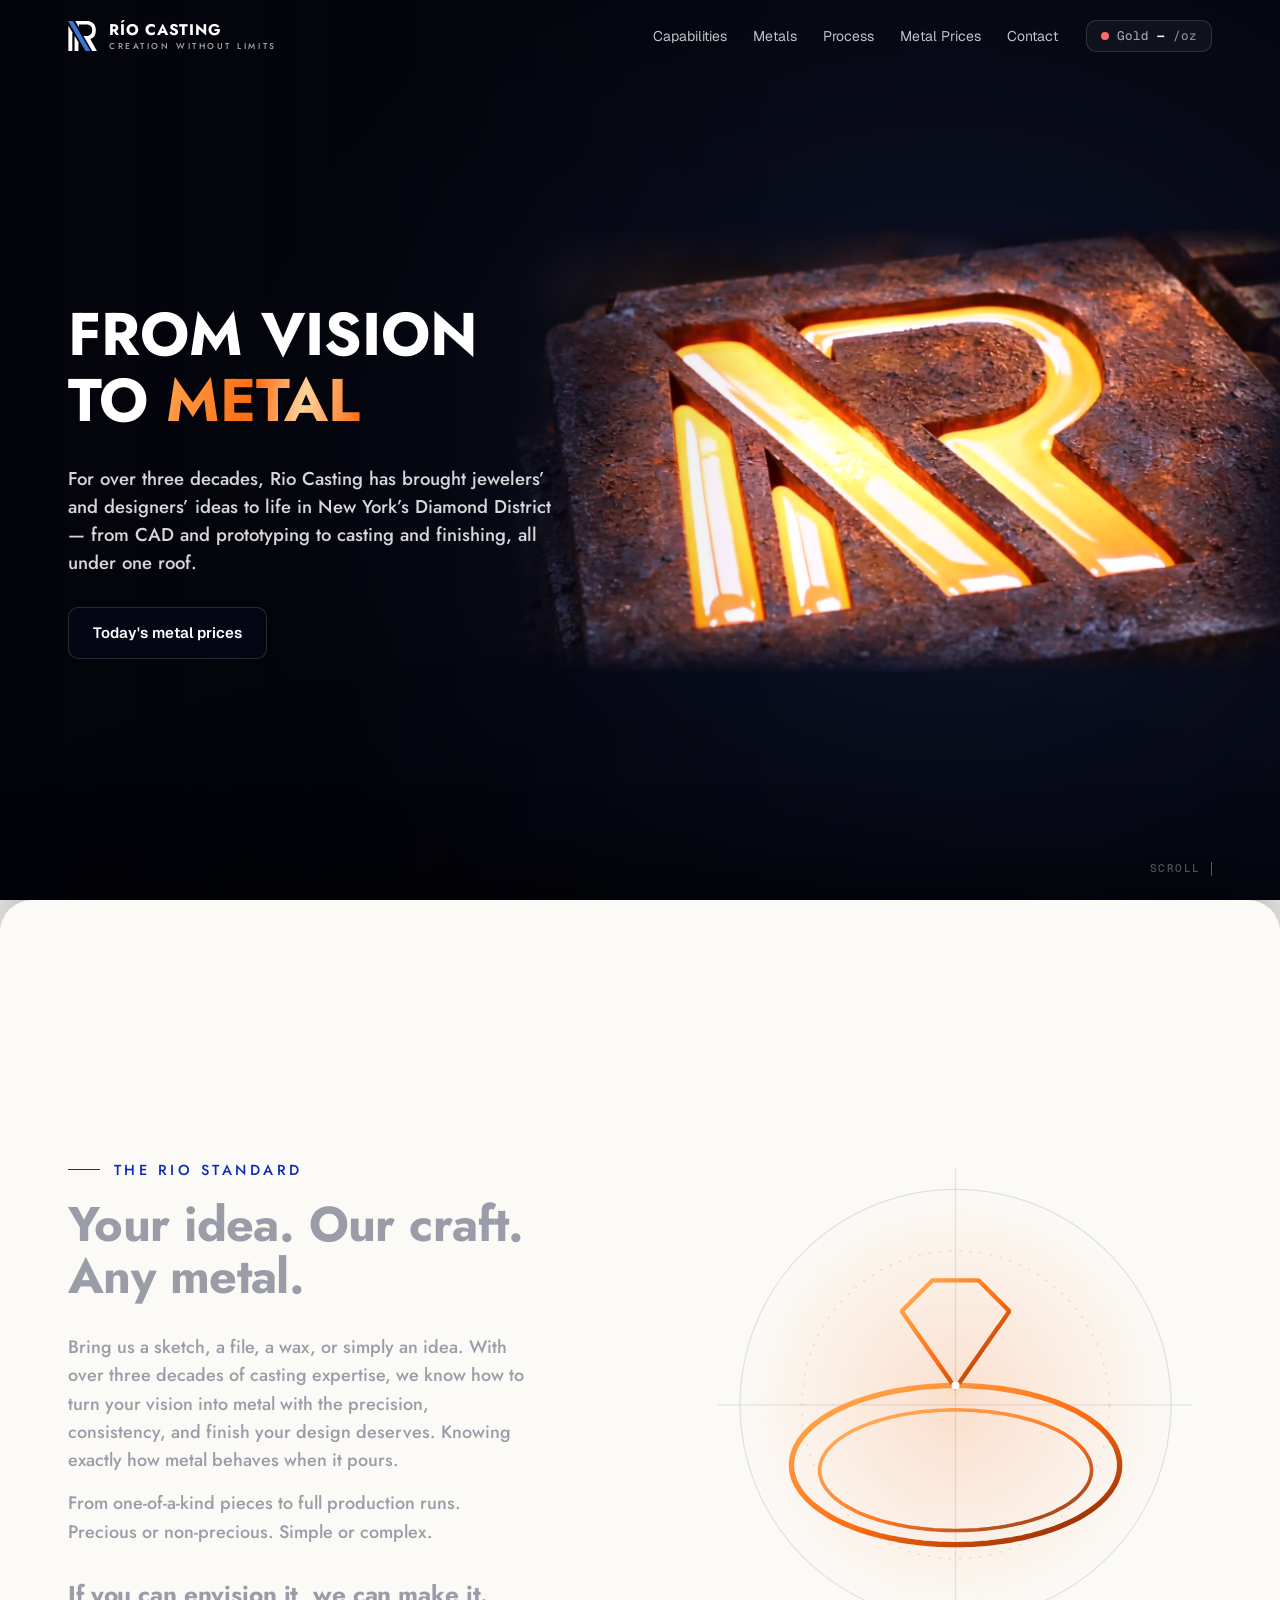
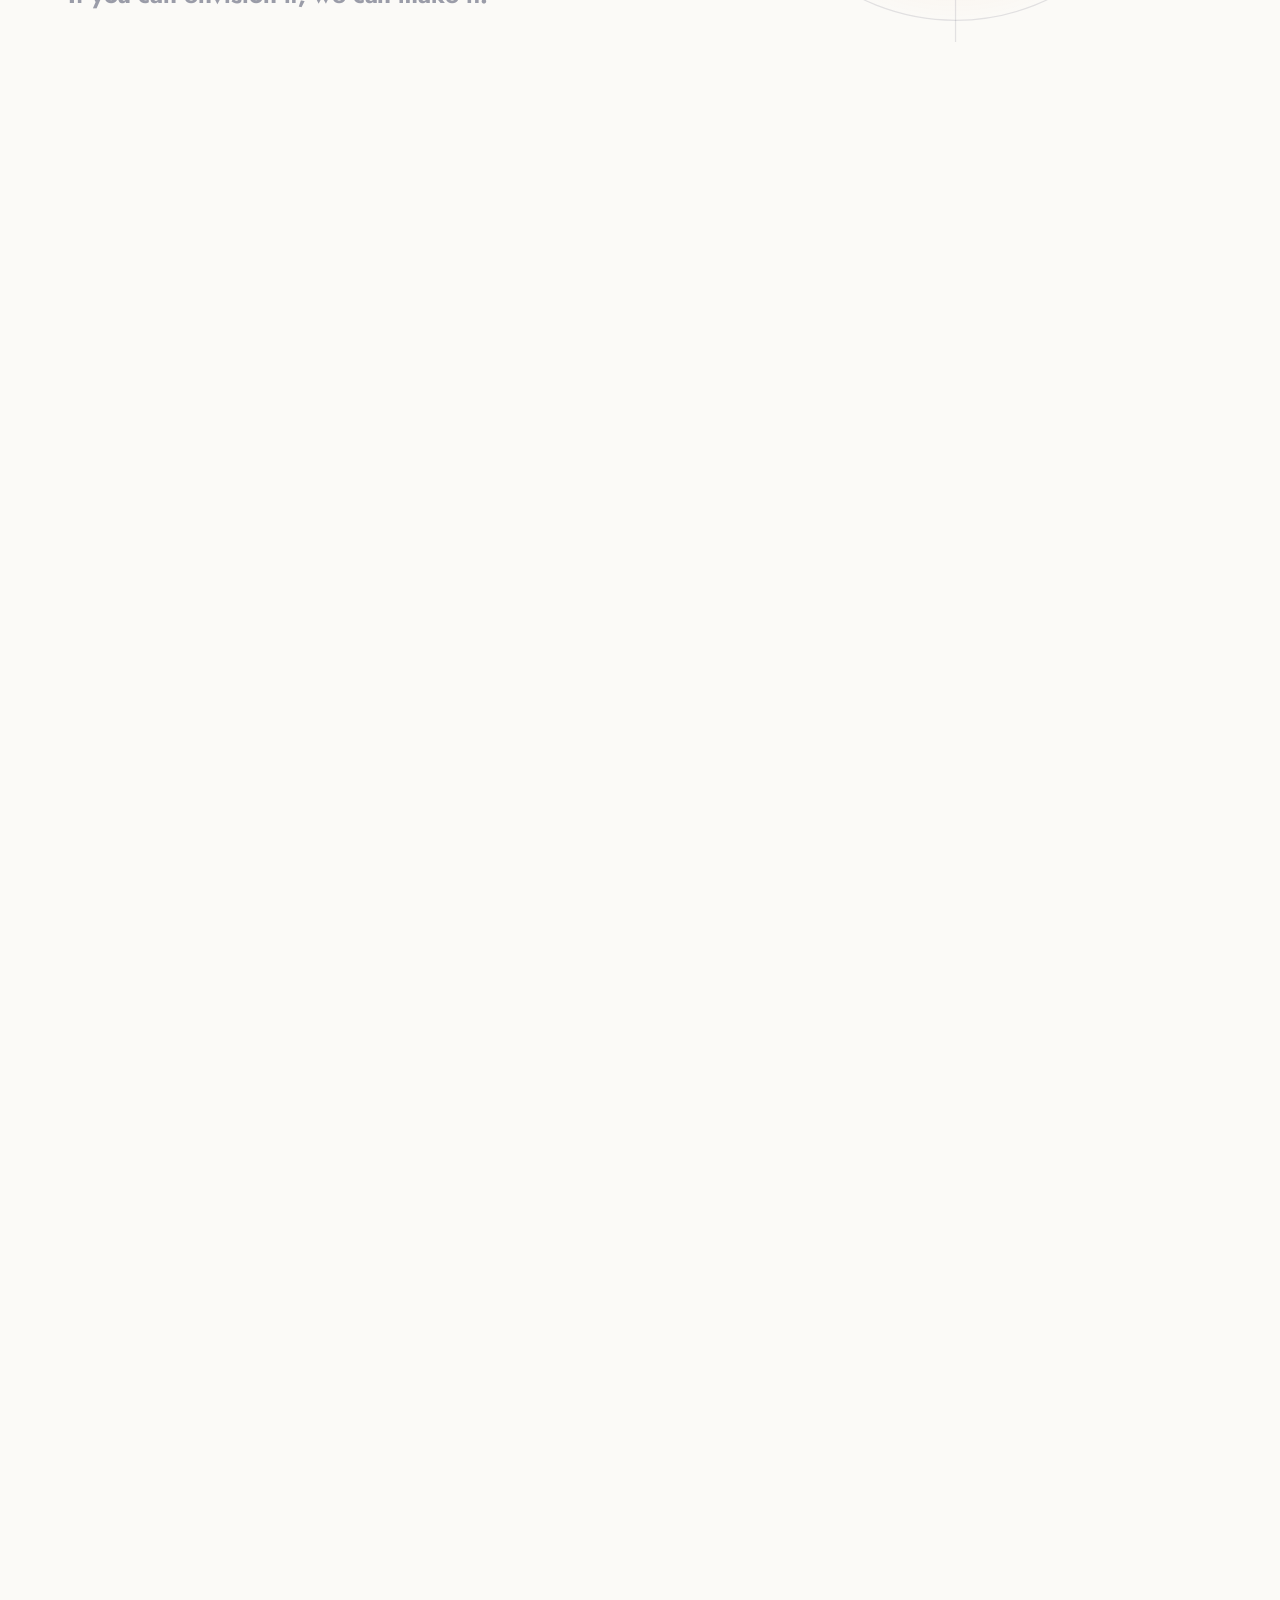
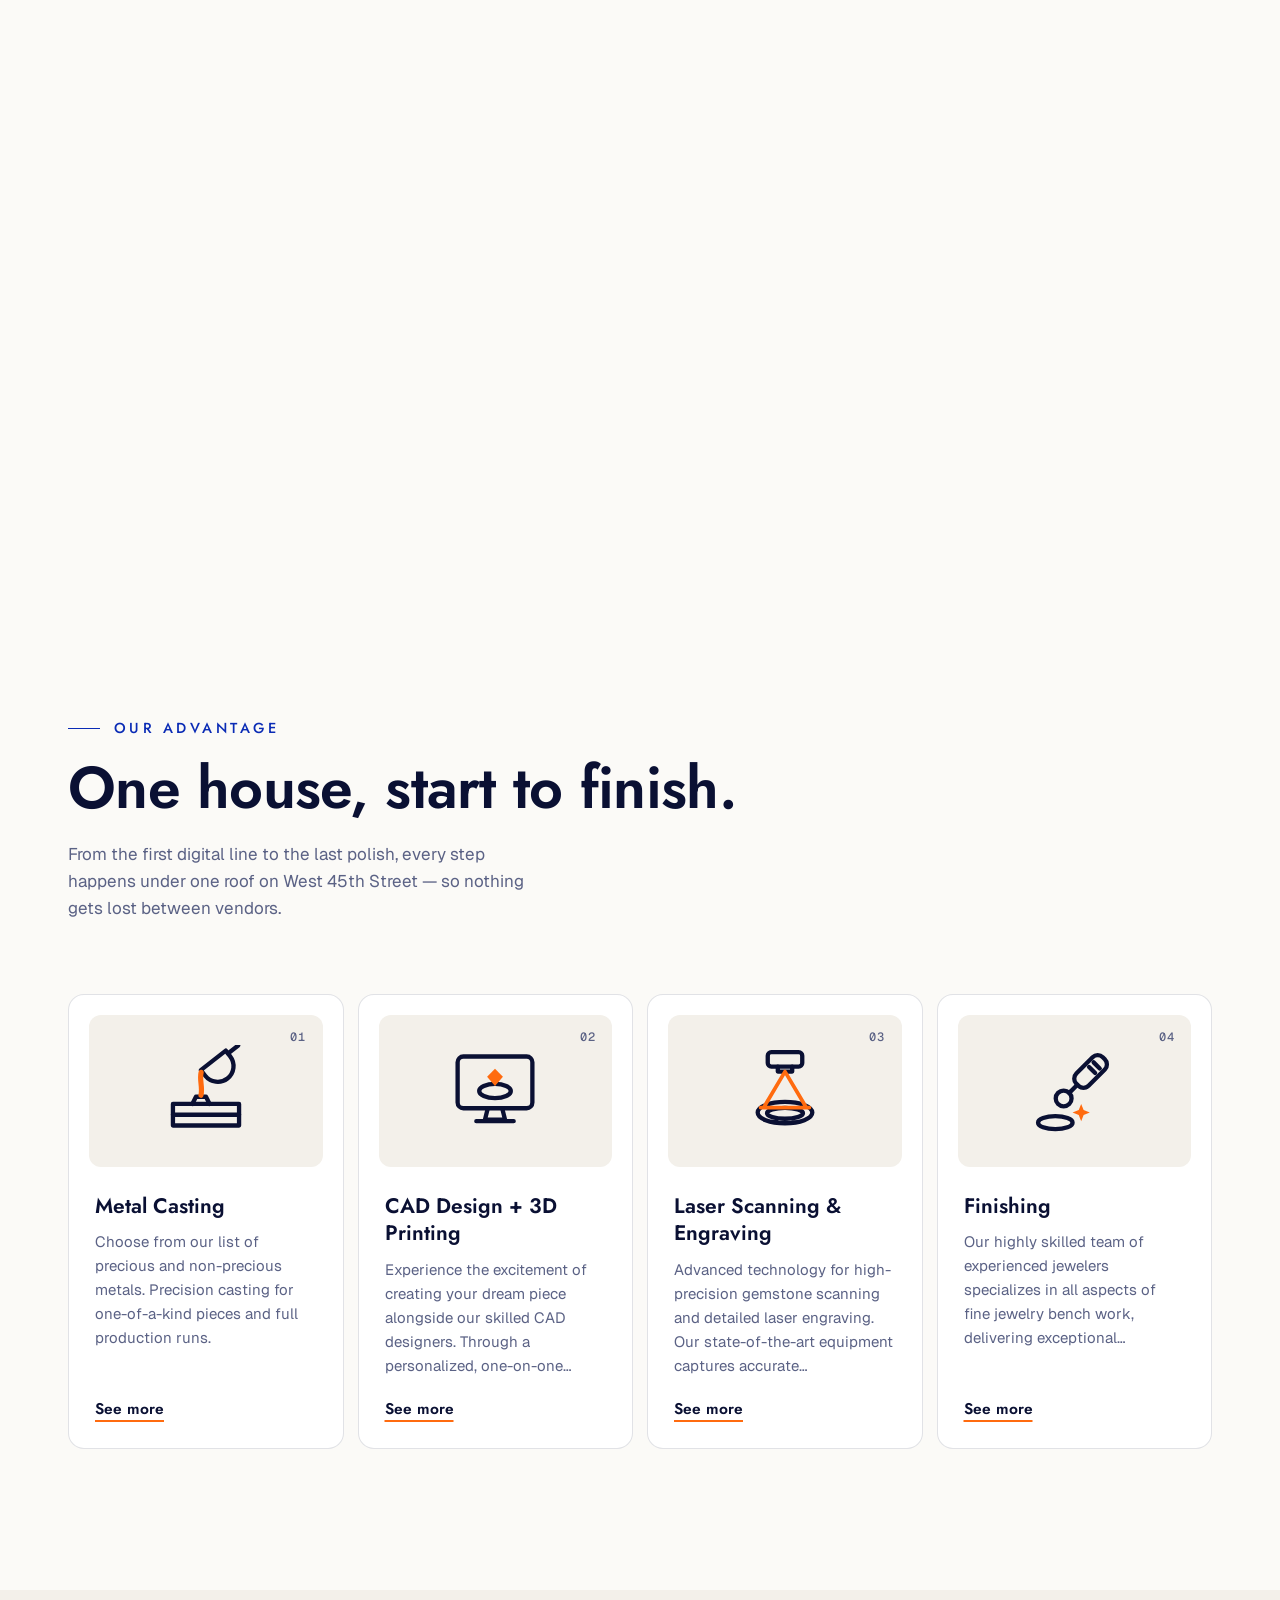
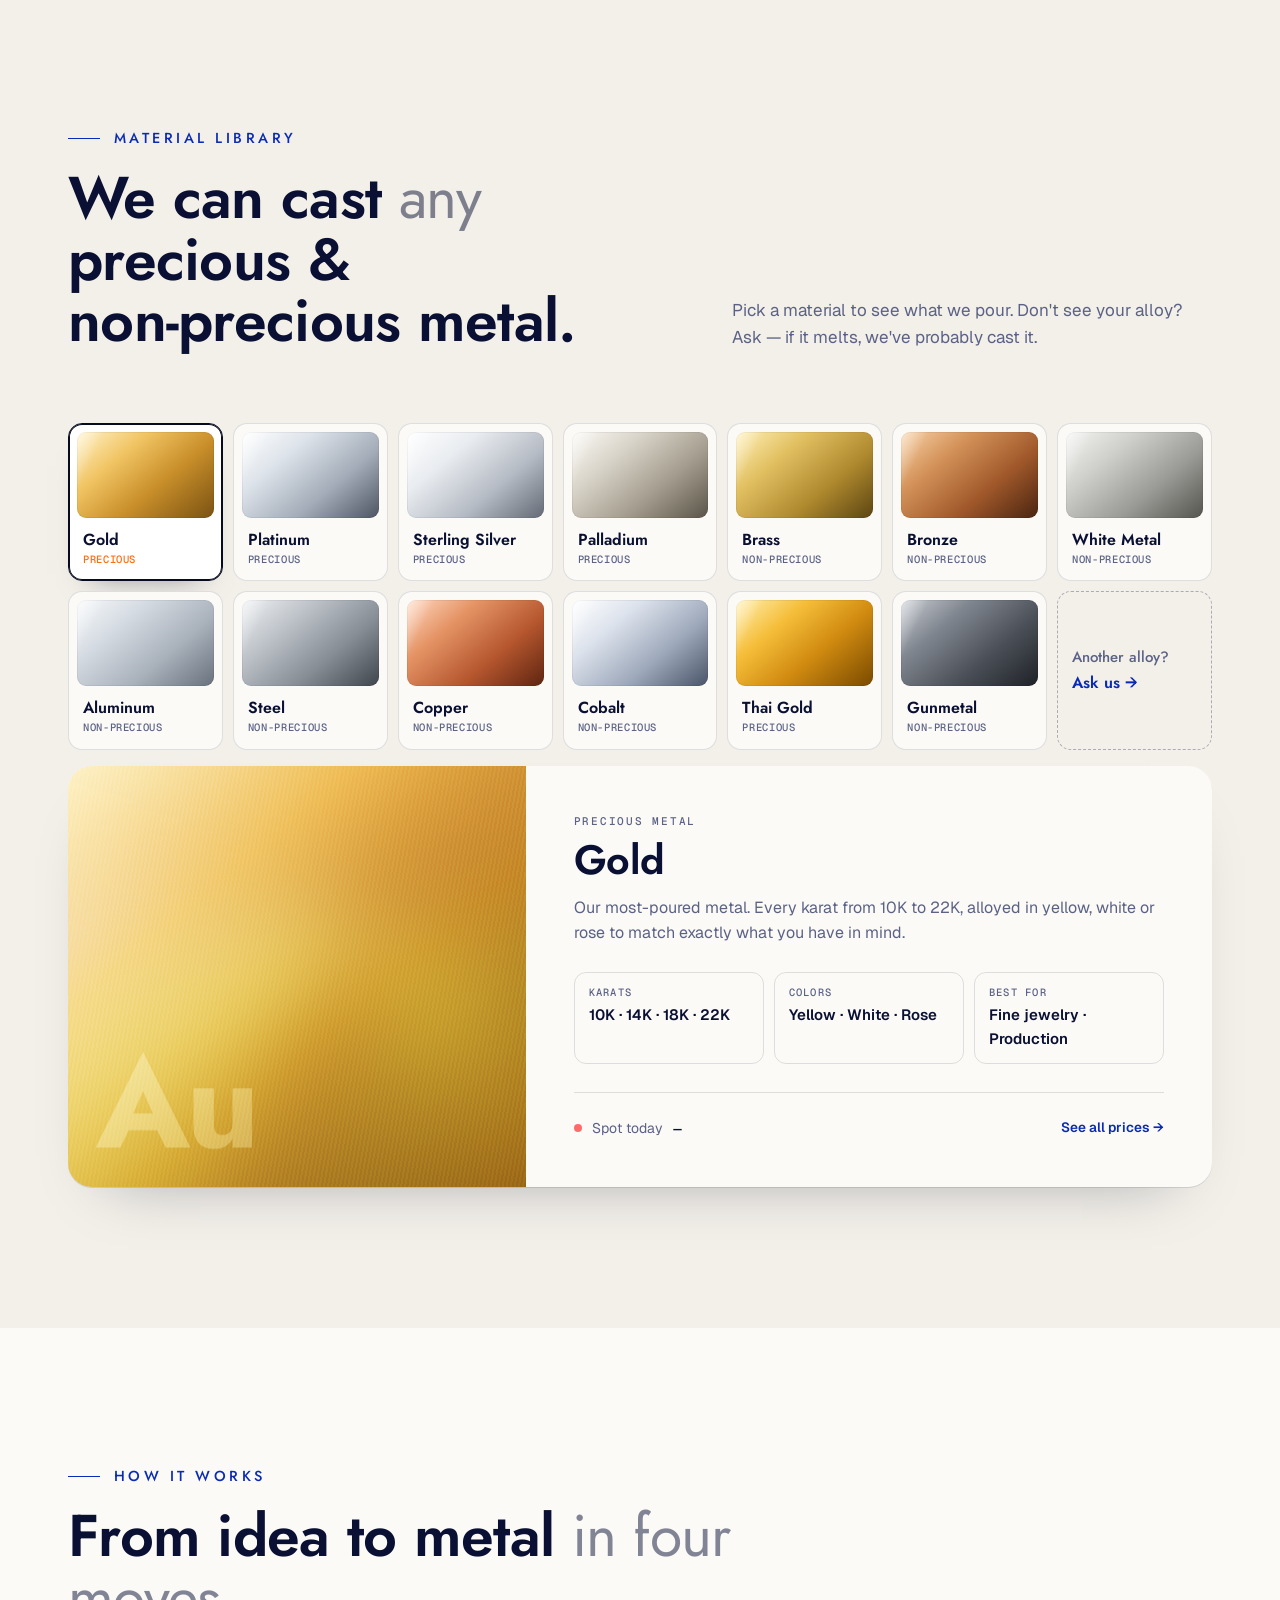
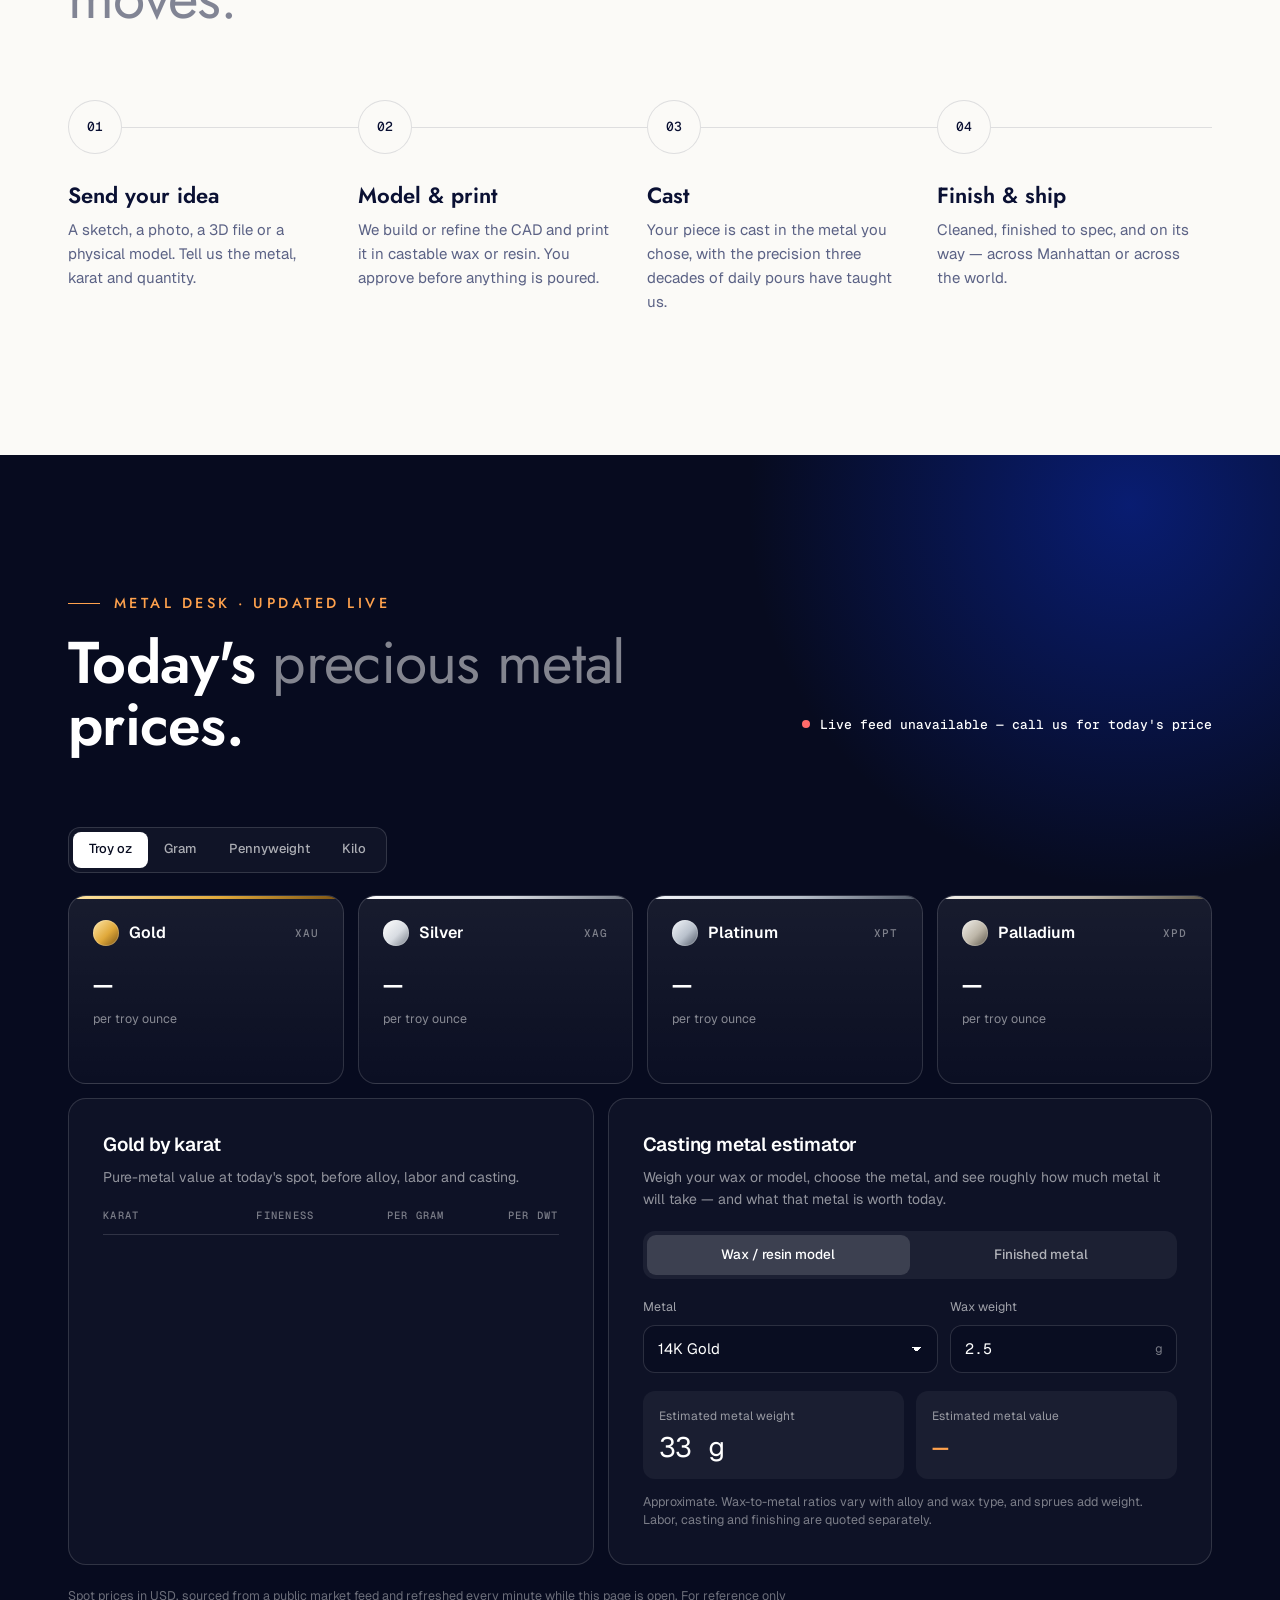
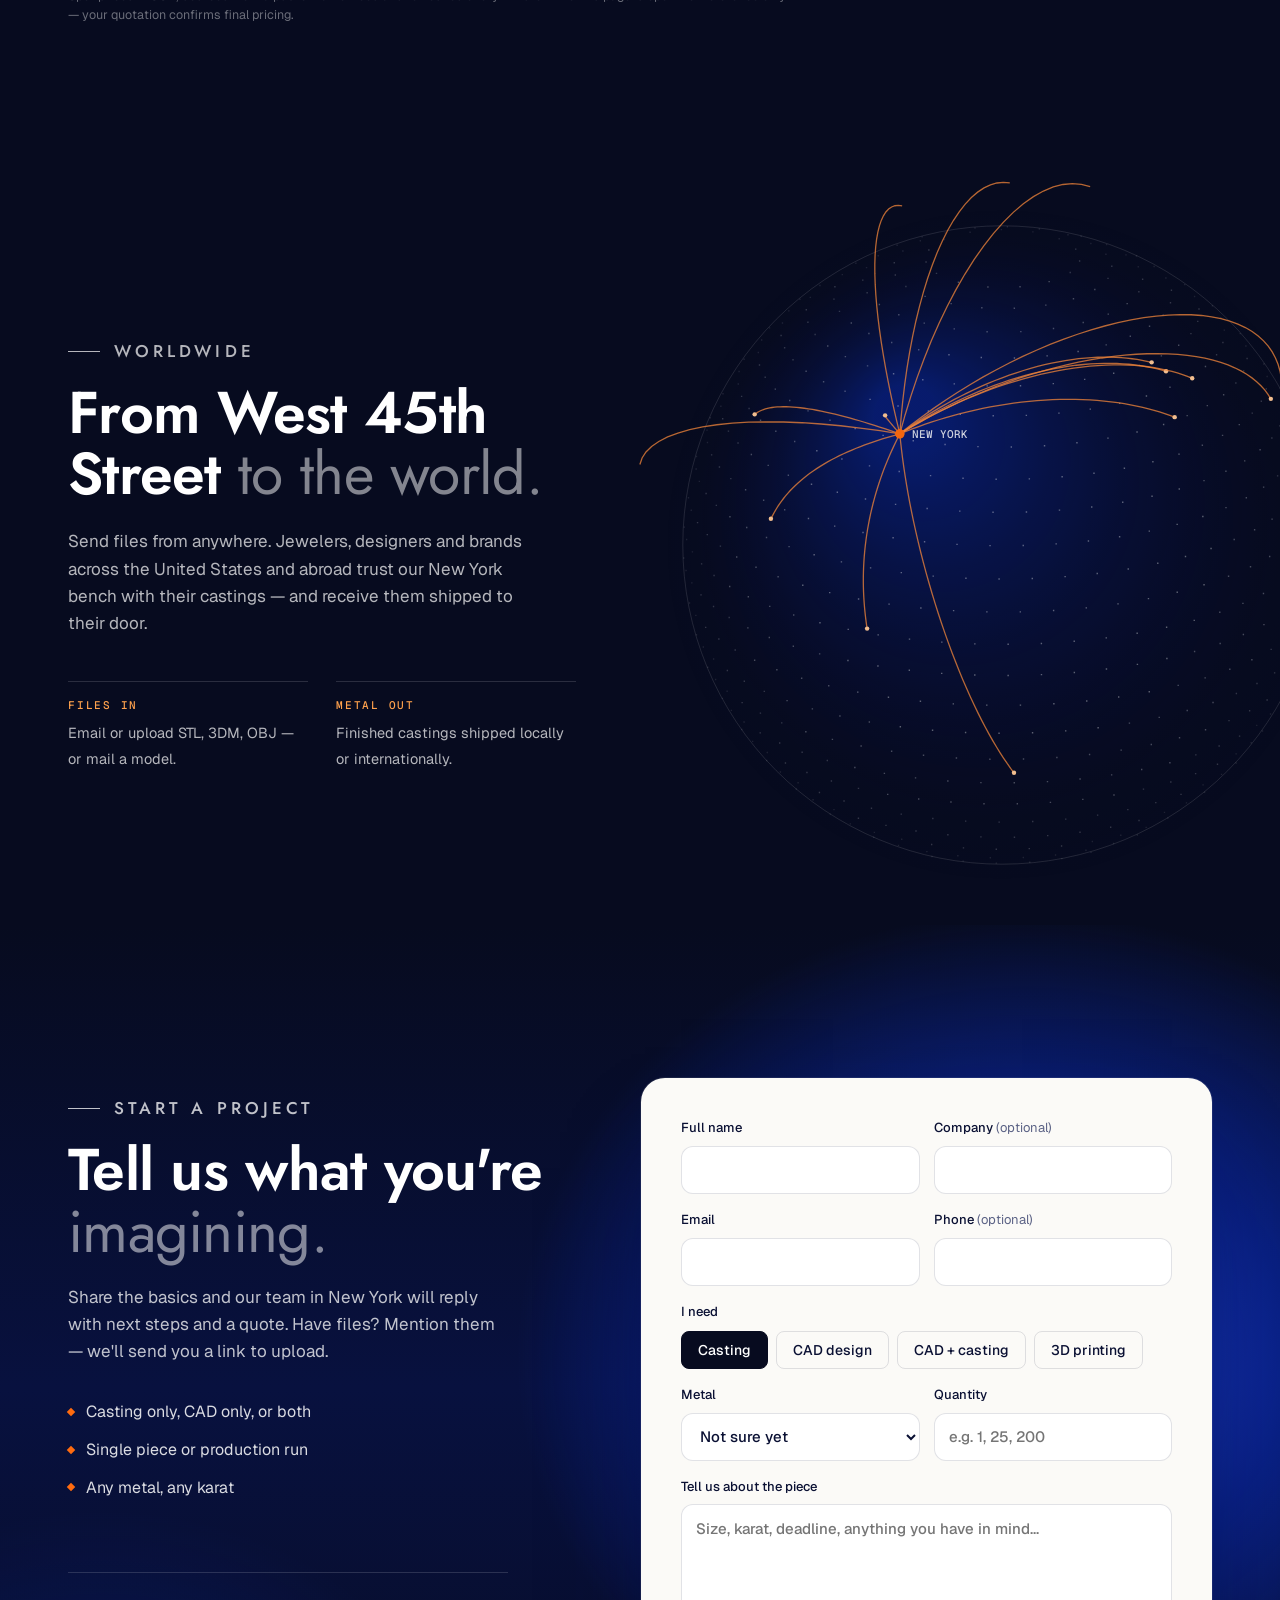
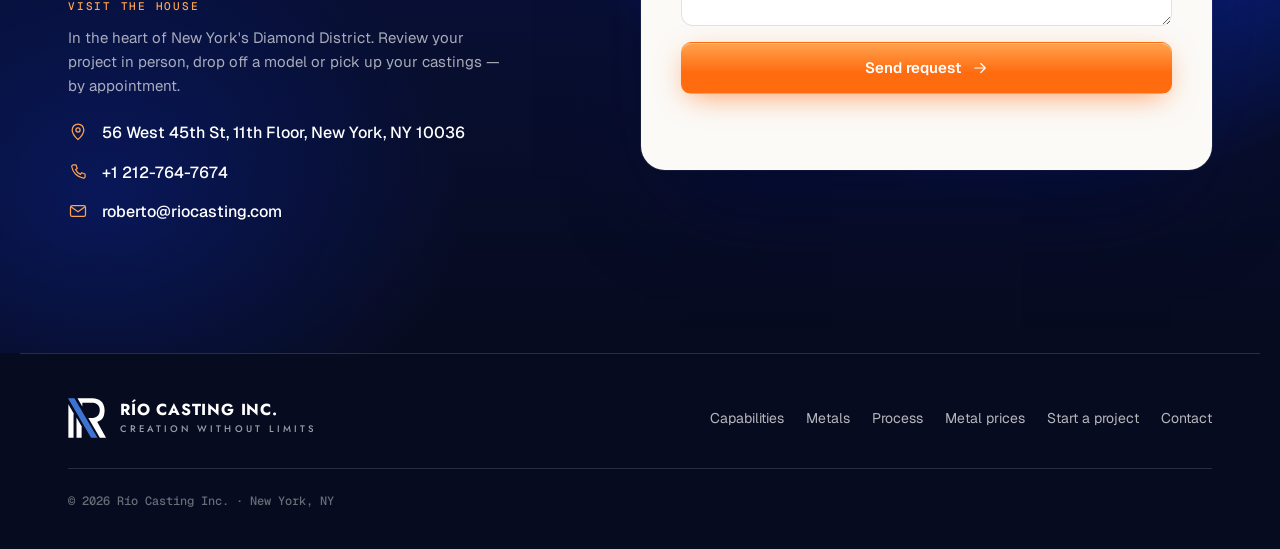
==== index.html @ 19a7bab5 "Hero film: pull back ~18% and centre it in the space beside the copy Co-Authored-By: Claude Opus 5.5" ====
<!doctype html>
<html lang="en">
<head>
<meta charset="utf-8" />
<meta name="viewport" content="width=device-width, initial-scale=1, viewport-fit=cover" />
<title>Rio Casting — Precious Metal Casting in New York</title>
<meta name="description" content="Three decades of precision casting from New York's Diamond District. Gold, platinum, palladium, silver, brass and bronze — CAD design, 3D printing and casting for jewelers worldwide." />
<meta name="theme-color" content="#070B1F" />
<link rel="icon" href="assets/favicon.svg" type="image/svg+xml" />
<link rel="preconnect" href="https://fonts.googleapis.com" />
<link rel="preconnect" href="https://fonts.gstatic.com" crossorigin />
<link href="https://fonts.googleapis.com/css2?family=Jost:wght@400..700&family=Geist:wght@400..600&family=Geist+Mono:wght@400;500&display=swap" rel="stylesheet" />
<link rel="preload" as="image" href="assets/video/hero-poster.jpg?v=2" />
<link rel="stylesheet" href="styles.css?v=57" />
<script>document.documentElement.classList.add("js")</script>
</head>
<body>

<svg width="0" height="0" style="position:absolute" aria-hidden="true">
  <symbol id="logo" viewBox="0 0 484.8 505">
    <path d="M4.7 78.07 L70.7 191.47 L70.7 505 L4.7 505 Z" fill="currentColor"/>
    <path d="M108.7 247.66 L173.7 359.34 L173.7 505 L108.7 505 Z" fill="currentColor"/>
    <path d="M120.56 0 L314.7 0.2 C388.7 0.2 466.7 43 466.7 151 C466.7 291 392.08 284.62 373.7 303 L484.8 505 L405.97 505 L259.6 253.5 L299.7 253.5 C361.7 253.5 405.7 221 405.7 151 C405.7 77 345.7 57.6 307.7 57.6 L182.7 57.6 L182.7 106.77 Z" fill="currentColor"/>
    <path d="M-0.04 0 L81.96 0 L375.87 505 L293.87 505 Z" style="fill:var(--logo-bar,#04448A)"/>
  </symbol>
  <symbol id="i-arrow" viewBox="0 0 24 24"><path d="M5 12h14M13 6l6 6-6 6" fill="none" stroke="currentColor" stroke-width="1.6" stroke-linecap="round" stroke-linejoin="round"/></symbol>
  <symbol id="i-cast" viewBox="0 0 64 64"><g fill="none" stroke="currentColor" stroke-width="3" stroke-linecap="round" stroke-linejoin="round"><g transform="rotate(-38 42 17)"><path d="M31 9h22v5a11 11 0 0 1-22 0z"/><path d="M53 11.5h9"/></g><path d="M9 41h46v15H9z"/><path d="M9 48.5h46"/><path d="M22.5 41l2.5-5h7l2.5 5"/></g><path d="M28.6 19c-1.3 5.5 1.2 10-.1 16" fill="none" stroke-width="3.6" stroke-linecap="round" style="stroke:var(--ic-accent,#FF6B0F)"/></symbol>
  <symbol id="i-cad" viewBox="0 0 64 64"><g fill="none" stroke="currentColor" stroke-width="3" stroke-linecap="round" stroke-linejoin="round"><rect x="6" y="8" width="52" height="36" rx="4"/><path d="M27 44l-2 8h14l-2-8M19 53h26"/><ellipse cx="32" cy="32" rx="11" ry="5"/></g><path d="M32 16.5l5.5 5.5-5.5 6.5-5.5-6.5z" style="fill:var(--ic-accent,#FF6B0F)"/></symbol>
  <symbol id="i-scan" viewBox="0 0 64 64"><g fill="none" stroke="currentColor" stroke-width="3" stroke-linecap="round" stroke-linejoin="round"><rect x="20" y="5" width="24" height="10" rx="2.5"/><path d="M27 15v3.5h10V15"/><ellipse cx="32" cy="47" rx="19" ry="7.5"/><ellipse cx="32" cy="47.5" rx="12.5" ry="3.8"/></g><path d="M22.5 53.2h4M29.8 53.9h4M37.2 53.5h4" fill="none" stroke="currentColor" stroke-width="2.4" stroke-linecap="round"/><path d="M32 18.5L17.5 43M32 18.5L46.5 43M15 43.5h34" fill="none" stroke-width="2.6" stroke-linecap="round" stroke-linejoin="round" style="stroke:var(--ic-accent,#FF6B0F)"/></symbol>
  <symbol id="i-finish" viewBox="0 0 64 64"><g fill="none" stroke="currentColor" stroke-width="3" stroke-linecap="round" stroke-linejoin="round"><g transform="rotate(45 40 22)"><rect x="34" y="4" width="12" height="26" rx="5"/><path d="M37 11h6M37 15.5h6"/><path d="M40 30v8"/><circle cx="40" cy="43.5" r="5.5"/></g><ellipse cx="19" cy="54" rx="12" ry="4.5"/></g><path d="M37 41l1.7 4.3 4.3 1.7-4.3 1.7-1.7 4.3-1.7-4.3-4.3-1.7 4.3-1.7z" style="fill:var(--ic-accent,#FF6B0F)"/></symbol>
  <symbol id="i-pin" viewBox="0 0 24 24"><path d="M12 21s-7-6.2-7-11.5A7 7 0 0 1 19 9.5C19 14.8 12 21 12 21z" fill="none" stroke="currentColor" stroke-width="1.5"/><circle cx="12" cy="9.5" r="2.5" fill="none" stroke="currentColor" stroke-width="1.5"/></symbol>
  <symbol id="i-phone" viewBox="0 0 24 24"><path d="M6.6 3.5h3l1.5 4.2-2 1.3a11 11 0 0 0 5.9 5.9l1.3-2 4.2 1.5v3a2 2 0 0 1-2.2 2A17 17 0 0 1 4.5 5.7a2 2 0 0 1 2.1-2.2z" fill="none" stroke="currentColor" stroke-width="1.5" stroke-linejoin="round"/></symbol>
  <symbol id="i-mail" viewBox="0 0 24 24"><rect x="3" y="5.5" width="18" height="13" rx="2" fill="none" stroke="currentColor" stroke-width="1.5"/><path d="M3.5 7l8.5 6 8.5-6" fill="none" stroke="currentColor" stroke-width="1.5" stroke-linejoin="round"/></symbol>
</svg>

<a class="skip" href="#main">Skip to content</a>

<header class="nav" id="nav">
  <div class="wrap nav__in">
    <a class="brand" href="#top" aria-label="Río Casting Inc. — home">
      <svg aria-hidden="true"><use href="#logo"/></svg>
      <span><b>RÍO CASTING</b><small>Creation without limits</small></span>
    </a>
    <nav class="nav__links" aria-label="Primary">
      <a href="#capabilities">Capabilities</a>
      <a href="#metals">Metals</a>
      <a href="#process">Process</a>
      <a href="#market">Metal Prices</a>
      <a href="#contact">Contact</a>
    </nav>
    <div class="nav__right">
      <a class="nav__tick" href="#market" aria-label="Gold spot price">
        <i class="dot" data-status></i><span>Gold</span><b data-nav-gold>—</b><em>/oz</em>
      </a>
      <button class="burger" id="burger" aria-label="Open menu" aria-expanded="false" aria-controls="menu"><span></span><span></span></button>
    </div>
  </div>
</header>
<div class="menu" id="menu" hidden>
  <nav aria-label="Mobile">
    <a href="#capabilities">Capabilities</a><a href="#metals">Metals</a><a href="#process">Process</a><a href="#market">Metal Prices</a><a href="#start">Start a project</a><a href="#contact">Contact</a>
  </nav>
</div>

<main id="main">

<!-- ============ HERO ============ -->
<section class="hero" id="top">
  <div class="hero__stage" aria-hidden="true">
    <div class="hero__video">
      <video id="heroVideo" muted playsinline preload="auto" poster="assets/video/hero-poster.jpg?v=2"
        data-src-lg="assets/video/hero-1600.mp4?v=2" data-src-sm="assets/video/hero-960.mp4?v=2"></video>
    </div>
  </div>
  <div class="wrap hero__in">
    <h1 class="hero__title">
      <span class="line">From vision</span>
      <span class="line">to <span class="molten-word">metal</span></span>
    </h1>
    <p class="hero__sub">For over three decades, Rio Casting has brought jewelers’ and designers’ ideas to life in New York’s Diamond District — from CAD and prototyping to casting and finishing, all under one roof.</p>
    <div class="hero__cta">
      <a class="btn btn--ghost" href="#market">Today's metal prices</a>
    </div>
  </div>
  <div class="hero__foot wrap" aria-hidden="true">
    <span class="scroll">Scroll</span>
  </div>
</section>

<!-- ============ MANIFESTO · scrollytelling ============ -->
<section class="manifesto" id="principle">
  <div class="manifesto__stage">
    <div class="wrap manifesto__grid">
      <div class="manifesto__copy">
        <p class="eyebrow"><span class="bar"></span>The Rio Standard</p>
        <p class="manifesto__text js-words">Your idea. Our craft. Any metal.</p>
        <div class="manifesto__body">
          <p class="js-words">Bring us a sketch, a file, a wax, or simply an idea. With over three decades of casting expertise, we know how to turn your vision into metal with the precision, consistency, and finish your design deserves. Knowing exactly how metal behaves when it pours.</p>
          <p class="js-words">From one-of-a-kind pieces to full production runs. Precious or non-precious. Simple or complex.</p>
        </div>
        <p class="manifesto__close js-words">If you can envision it, we can make it.</p>
      </div>
      <figure class="jewel" aria-hidden="true">
        <svg viewBox="0 0 400 400" id="jewel">
          <defs>
            <linearGradient id="jg" x1="0" y1="0" x2="1" y2="1">
              <stop offset="0" id="jg0" stop-color="#FFB35A"/>
              <stop offset=".55" id="jg1" stop-color="#FF6B0F"/>
              <stop offset="1" id="jg2" stop-color="#7A1E00"/>
            </linearGradient>
            <radialGradient id="jglow"><stop offset="0" stop-color="#FF6B0F" stop-opacity=".18"/><stop offset="1" stop-color="#FF6B0F" stop-opacity="0"/></radialGradient>
          </defs>
          <circle cx="200" cy="215" r="170" fill="url(#jglow)" id="jglowC"/>
          <g class="jewel__guides">
            <circle cx="200" cy="215" r="168" />
            <circle cx="200" cy="215" r="120" stroke-dasharray="2 6"/>
            <path d="M200 30v370M15 215h370"/>
          </g>
          <path class="jewel__s jewel__s--a" id="ja"/>
          <path class="jewel__s jewel__s--b" id="jb"/>
          <path class="jewel__s jewel__s--c" id="jc"/>
          <circle r="3.2" class="jewel__glint" id="jglint"/>
        </svg>
      </figure>
    </div>
  </div>
</section>

<!-- ============ CAPABILITIES ============ -->
<section class="section" id="capabilities">
  <div class="wrap">
    <div class="head">
      <p class="eyebrow"><span class="bar"></span>Our Advantage</p>
      <h2>One house, start to finish.</h2>
      <p class="head__lead">From the first digital line to the last polish, every step happens under one roof on West 45th Street — so nothing gets lost between vendors.</p>
    </div>
    <div class="caps">
      <article class="cap reveal">
        <div class="cap__art"><svg class="cap__ic" aria-hidden="true"><use href="#i-cast"/></svg><span class="cap__n">01</span></div>
        <h3>Metal Casting</h3>
        <p class="cap__teaser">Choose from our list of precious and non-precious metals. Precision casting for one-of-a-kind pieces and full production runs.</p>
        <button class="cap__more" type="button" aria-haspopup="dialog">See more<span class="sr"> about Metal Casting</span></button>
        <div class="cap__full" hidden>
          <p>Choose from our list of precious and non-precious metals.</p>
          <p>Precision casting for one-of-a-kind pieces and full production runs.</p>
          <p class="cap__label">Our Capabilities</p>
          <ul><li>Single pieces &amp; production</li><li>Precision casting &amp; consistent results</li><li>Fast and reliable turnaround</li></ul>
        </div>
      </article>
      <article class="cap reveal">
        <div class="cap__art"><svg class="cap__ic" aria-hidden="true"><use href="#i-cad"/></svg><span class="cap__n">02</span></div>
        <h3>CAD Design + 3D Printing</h3>
        <p class="cap__teaser">Experience the excitement of creating your dream piece alongside our skilled CAD designers. Through a personalized, one-on-one session, your ideas take shape in real time, allowing you to visualize, adjust, and perfect every detail in just moments.</p>
        <button class="cap__more" type="button" aria-haspopup="dialog">See more<span class="sr"> about CAD Design + 3D Printing</span></button>
        <div class="cap__full" hidden>
          <p class="cap__tag">Your Vision. Our Expertise. Brought to Life.</p>
          <p>Experience the excitement of creating your dream piece alongside our skilled CAD designers. Through a personalized, one-on-one session, your ideas take shape in real time, allowing you to visualize, adjust, and perfect every detail in just moments.</p>
          <p>From a simple sketch, photo, or imagination, we create stunning, realistic 3D renderings. Our state-of-the-art, ultra-high-resolution 3D printers then transform your approved design into an exceptionally detailed physical model, ready for production.</p>
          <p class="cap__label">Our Capabilities</p>
          <ul><li>Personalized, one-on-one CAD design experience</li><li>Live 3D visualization &amp; design adjustments</li><li>Realistic, high-quality digital renderings</li><li>Advanced high-resolution wax &amp; resin printing</li><li>Custom jewelry design, from concept to creation</li></ul>
        </div>
      </article>
      <article class="cap reveal">
        <div class="cap__art"><svg class="cap__ic" aria-hidden="true"><use href="#i-scan"/></svg><span class="cap__n">03</span></div>
        <h3>Laser Scanning &amp; Engraving</h3>
        <p class="cap__teaser">Advanced technology for high-precision gemstone scanning and detailed laser engraving. Our state-of-the-art equipment captures accurate measurements and intricate details of gemstones of all shapes, sizes, and cuts.</p>
        <button class="cap__more" type="button" aria-haspopup="dialog">See more<span class="sr"> about Laser Scanning &amp; Engraving</span></button>
        <div class="cap__full" hidden>
          <p>Advanced technology for high-precision gemstone scanning and detailed laser engraving. Our state-of-the-art equipment captures accurate measurements and intricate details of gemstones of all shapes, sizes, and cuts.</p>
          <p>We also provide precise laser engraving on precious and non-precious metals, creating custom logos, text, patterns, and personalized designs with exceptional accuracy.</p>
          <p class="cap__label">Our Capabilities</p>
          <ul><li>High-precision gemstone scanning</li><li>Detailed 3D scanning &amp; accurate measurement</li><li>Custom logos, text &amp; personalization</li><li>High-resolution laser engraving</li></ul>
        </div>
      </article>
      <article class="cap reveal">
        <div class="cap__art"><svg class="cap__ic" aria-hidden="true"><use href="#i-finish"/></svg><span class="cap__n">04</span></div>
        <h3>Finishing</h3>
        <p class="cap__teaser">Our highly skilled team of experienced jewelers specializes in all aspects of fine jewelry bench work, delivering exceptional craftsmanship, precision, and attention to detail.</p>
        <button class="cap__more" type="button" aria-haspopup="dialog">See more<span class="sr"> about Finishing</span></button>
        <div class="cap__full" hidden>
          <p class="cap__tag">Fine Jewelry Finishing &amp; Bench Work</p>
          <p>Our highly skilled team of experienced jewelers specializes in all aspects of fine jewelry bench work, delivering exceptional craftsmanship, precision, and attention to detail.</p>
          <p>From intricate assembly and soldering to expert polishing and high-end finishing, we ensure every piece meets the highest standards of quality and excellence.</p>
          <p class="cap__label">Our Capabilities</p>
          <ul><li>Expert fine jewelry bench work</li><li>Precision assembly, soldering &amp; repairs</li><li>High-end polishing &amp; mirror finishing</li><li>Satin, matte &amp; custom surface finishes</li><li>Detailed cleaning &amp; surface refinement</li><li>One-of-a-kind pieces &amp; large production runs</li></ul>
        </div>
      </article>
    </div>
  </div>
</section>

<!-- ============ METALS ============ -->
<section class="section section--bone" id="metals">
  <div class="wrap">
    <div class="head head--split">
      <div>
        <p class="eyebrow"><span class="bar"></span>Material library</p>
        <h2>We can cast <em>any</em> precious &amp; <span class="nw">non-precious</span> metal.</h2>
      </div>
      <p class="head__lead">Pick a material to see what we pour. Don't see your alloy? Ask — if it melts, we've probably cast it.</p>
    </div>

    <div class="lib">
      <div class="lib__grid" id="libGrid" role="group" aria-label="Metals"></div>
      <div class="lib__panel" id="libPanel" role="region" aria-label="Metal details" aria-live="polite">
        <div class="lib__swatch" id="libSwatch"><span class="lib__sym" id="libSym">Au</span></div>
        <div class="lib__stack" id="libStack"></div>
      </div>
    </div>
  </div>
</section>

<!-- ============ PROCESS ============ -->
<section class="section" id="process">
  <div class="wrap">
    <div class="head">
      <p class="eyebrow"><span class="bar"></span>How it works</p>
      <h2>From idea to metal <em>in four moves.</em></h2>
    </div>
    <ol class="steps" id="steps">
      <li class="step reveal"><span class="step__n">01</span><h3>Send your idea</h3><p>A sketch, a photo, a 3D file or a physical model. Tell us the metal, karat and quantity.</p></li>
      <li class="step reveal"><span class="step__n">02</span><h3>Model &amp; print</h3><p>We build or refine the CAD and print it in castable wax or resin. You approve before anything is poured.</p></li>
      <li class="step reveal"><span class="step__n">03</span><h3>Cast</h3><p>Your piece is cast in the metal you chose, with the precision three decades of daily pours have taught us.</p></li>
      <li class="step reveal"><span class="step__n">04</span><h3>Finish &amp; ship</h3><p>Cleaned, finished to spec, and on its way — across Manhattan or across the world.</p></li>
    </ol>
  </div>
</section>

<!-- ============ MARKET ============ -->
<section class="section section--ink market" id="market">
  <div class="wrap">
    <div class="head head--split">
      <div>
        <p class="eyebrow eyebrow--light"><span class="bar"></span>Metal desk · Updated live</p>
        <h2>Today's <em>precious metal</em> prices.</h2>
      </div>
      <div class="market__meta">
        <p class="status"><i class="dot" data-status></i><span id="feedStatus">Connecting to market…</span></p>
        <p class="stamp" id="feedStamp">&nbsp;</p>
      </div>
    </div>

    <div class="units" role="group" aria-label="Price unit">
      <button class="unit is-on" data-unit="oz" aria-pressed="true">Troy oz</button>
      <button class="unit" data-unit="g" aria-pressed="false">Gram</button>
      <button class="unit" data-unit="dwt" aria-pressed="false">Pennyweight</button>
      <button class="unit" data-unit="kg" aria-pressed="false">Kilo</button>
    </div>

    <div class="spots" id="spots"></div>

    <div class="desk">
      <div class="karat">
        <h3>Gold by karat</h3>
        <p class="muted">Pure-metal value at today's spot, before alloy, labor and casting.</p>
        <table class="ktable" id="ktable">
          <thead><tr><th scope="col">Karat</th><th scope="col">Fineness</th><th scope="col">Per gram</th><th scope="col">Per dwt</th></tr></thead>
          <tbody></tbody>
        </table>
      </div>

      <form class="calc" id="calc" onsubmit="return false">
        <h3>Casting metal estimator</h3>
        <p class="muted">Weigh your wax or model, choose the metal, and see roughly how much metal it will take — and what that metal is worth today.</p>
        <div class="seg" role="group" aria-label="I am weighing">
          <button type="button" class="seg__b is-on" data-mode="wax" aria-pressed="true">Wax / resin model</button>
          <button type="button" class="seg__b" data-mode="metal" aria-pressed="false">Finished metal</button>
        </div>
        <div class="calc__row">
          <label>Metal
            <select id="calcAlloy"></select>
          </label>
          <label><span id="calcWLabel">Wax weight</span>
            <span class="field"><input id="calcW" type="number" inputmode="decimal" min="0" step="0.01" value="2.5" /><em>g</em></span>
          </label>
        </div>
        <div class="calc__out">
          <div><span>Estimated metal weight</span><b id="calcMetalW">—</b></div>
          <div><span>Estimated metal value</span><b id="calcValue" class="hot">—</b></div>
        </div>
        <p class="fine" id="calcNote">Approximate. Wax-to-metal ratios vary with alloy and wax type, and sprues add weight. Labor, casting and finishing are quoted separately.</p>
      </form>
    </div>
    <p class="fine market__src">Spot prices in USD, sourced from a public market feed and refreshed every minute while this page is open. For reference only — your quotation confirms final pricing.</p>
  </div>
</section>

<!-- ============ WORLDWIDE ============ -->
<section class="world">
  <canvas class="world__globe" id="globe" aria-hidden="true"></canvas>
  <div class="wrap world__in">
    <p class="eyebrow eyebrow--light"><span class="bar"></span>Worldwide</p>
    <h2>From West 45th Street <em>to the world.</em></h2>
    <p>Send files from anywhere. Jewelers, designers and brands across the United States and abroad trust our New York bench with their castings — and receive them shipped to their door.</p>
    <div class="world__row">
      <div><b>Files in</b><span>Email or upload STL, 3DM, OBJ — or mail a model.</span></div>
      <div><b>Metal out</b><span>Finished castings shipped locally or internationally.</span></div>
    </div>
  </div>
</section>

<!-- ============ START ============ -->
<section class="closing" id="start">
  <div class="wrap start">
    <div class="start__copy">
      <p class="eyebrow eyebrow--light"><span class="bar"></span>Start a project</p>
      <h2>Tell us what you're <em>imagining.</em></h2>
      <p>Share the basics and our team in New York will reply with next steps and a quote. Have files? Mention them — we'll send you a link to upload.</p>
      <ul class="start__list">
        <li>Casting only, CAD only, or both</li>
        <li>Single piece or production run</li>
        <li>Any metal, any karat</li>
      </ul>
      <div class="visit" id="contact">
        <p class="visit__title">Visit the house</p>
        <p class="visit__lead">In the heart of New York's Diamond District. Review your project in person, drop off a model or pick up your castings — by appointment.</p>
        <ul class="visit__list">
          <li><svg><use href="#i-pin"/></svg><a data-c="address" target="_blank" rel="noopener"></a></li>
          <li><svg><use href="#i-phone"/></svg><a data-c="phone"></a></li>
          <li><svg><use href="#i-mail"/></svg><a data-c="email"></a></li>
        </ul>
      </div>
    </div>
    <form class="form" id="form" novalidate>
      <div class="form__row">
        <label>Full name<input name="name" autocomplete="name" required /></label>
        <label><span>Company <span class="opt">(optional)</span></span><input name="company" autocomplete="organization" /></label>
      </div>
      <div class="form__row">
        <label>Email<input name="email" type="email" autocomplete="email" required /></label>
        <label><span>Phone <span class="opt">(optional)</span></span><input name="phone" type="tel" autocomplete="tel" /></label>
      </div>
      <fieldset class="pills">
        <legend>I need</legend>
        <label><input type="radio" name="service" value="Casting" checked /><span>Casting</span></label>
        <label><input type="radio" name="service" value="CAD design" /><span>CAD design</span></label>
        <label><input type="radio" name="service" value="CAD + casting" /><span>CAD + casting</span></label>
        <label><input type="radio" name="service" value="3D printing" /><span>3D printing</span></label>
      </fieldset>
      <div class="form__row">
        <label>Metal
          <select name="metal">
            <option>Not sure yet</option><option>Yellow gold</option><option>White gold</option><option>Rose gold</option><option>Platinum</option><option>Palladium</option><option>Sterling silver</option><option>Brass</option><option>Bronze</option><option>Other</option>
          </select>
        </label>
        <label>Quantity<input name="quantity" inputmode="numeric" placeholder="e.g. 1, 25, 200" /></label>
      </div>
      <label>Tell us about the piece<textarea name="message" rows="4" required placeholder="Size, karat, deadline, anything you have in mind…"></textarea></label>
      <button class="btn btn--molten btn--block" type="submit">Send request <svg><use href="#i-arrow"/></svg></button>
      <p class="form__msg" id="formMsg" role="status" aria-live="polite"></p>
    </form>
  </div>
</section>

</main>

<dialog class="capd" id="capDialog" aria-labelledby="capDialogTitle">
  <button class="capd__x" type="button" aria-label="Close"><svg viewBox="0 0 24 24" aria-hidden="true"><path d="M6 6l12 12M18 6L6 18"/></svg></button>
  <div class="capd__in"><div class="capd__body" id="capDialogBody"></div></div>
</dialog>

<footer class="footer">
  <div class="wrap footer__in">
    <div class="footer__brand">
      <svg aria-hidden="true"><use href="#logo"/></svg>
      <p><b>RÍO CASTING INC.</b><span>Creation without limits</span></p>
    </div>
    <nav aria-label="Footer">
      <a href="#capabilities">Capabilities</a><a href="#metals">Metals</a><a href="#process">Process</a><a href="#market">Metal prices</a><a href="#start">Start a project</a><a href="#contact">Contact</a>
    </nav>
    <p class="footer__legal">© <span id="year">2026</span> Río Casting Inc. · New York, NY</p>
  </div>
</footer>

<script src="config.js?v=46" defer></script>
<script src="main.js?v=54" defer></script>
</body>
</html>
---- styles.css ----
/* =========================================================================
   Rio Casting — "Any Metal"
   Foundry ink + royal blue + molten orange. Jost / Geist / Geist Mono.
   ========================================================================= */
:root{
  --ink:#070B1F;          /* foundry night */
  --ink-2:#0D1330;
  --royal:#0A2BB5;        /* brand blue */
  --royal-deep:#061A7A;
  --molten:#FF6B0F;       /* brand orange */
  --molten-hi:#FFA24D;
  --bone:#F3F0EA;
  --paper:#FBFAF7;
  --text:#0A1033;
  --muted:#5B6285;
  --line:rgba(10,16,51,.12);
  --line-l:rgba(255,255,255,.14);
  --up:#3DDC97; --down:#FF6B6B;

  --display:"Jost","Futura","Century Gothic","Geist",system-ui,-apple-system,"Segoe UI",Roboto,sans-serif;
  --sans:"Geist",system-ui,-apple-system,"Segoe UI",Roboto,sans-serif;
  --mono:"Geist Mono",ui-monospace,SFMono-Regular,Menlo,monospace;

  --r:18px;
  --gut:clamp(16px,4vw,48px);
  --ease:cubic-bezier(.23,1,.32,1);
}

*,*::before,*::after{box-sizing:border-box}
html{scroll-behavior:smooth;-webkit-text-size-adjust:100%;overflow-x:clip}
@media (prefers-reduced-motion:reduce){html{scroll-behavior:auto}}
body{margin:0;background:var(--paper);color:var(--text);font:400 16px/1.6 var(--sans);-webkit-font-smoothing:antialiased;overflow-x:clip}
img,svg,canvas{display:block;max-width:100%}
a{color:inherit;text-decoration:none}
button,input,select,textarea{font:inherit;color:inherit}
h1,h2,h3{margin:0;font-weight:400}
h2{font-family:var(--display);font-size:clamp(32px,4.6vw,62px);font-weight:600;line-height:1.04;letter-spacing:-.012em}
h2 em,h1 em{font-style:normal;font-weight:400;opacity:.5}
h3{font-size:19px;font-weight:600;letter-spacing:-.01em;line-height:1.3}
p{margin:0}
::selection{background:var(--molten);color:#fff}
:focus-visible{outline:2px solid var(--molten);outline-offset:3px;border-radius:6px}

.wrap{width:100%;max-width:1240px;margin:0 auto;padding:0 var(--gut)}
.skip{position:absolute;left:-999px;top:8px;z-index:99;background:#fff;color:var(--ink);padding:8px 14px;border-radius:8px}
.skip:focus{left:8px}
.muted{color:var(--muted)}
.fine{font-size:12.5px;line-height:1.5;color:var(--muted)}

.eyebrow{display:flex;align-items:center;gap:14px;font:500 14.5px/1 var(--display);letter-spacing:.24em;text-transform:uppercase;color:var(--royal);margin-bottom:22px}
.eyebrow .bar{width:32px;height:1px;background:currentColor}
.eyebrow--light{color:var(--molten-hi)}

/* ---------- buttons ---------- */
.btn{display:inline-flex;align-items:center;justify-content:center;gap:10px;height:52px;padding:0 24px;border-radius:10px;font-weight:600;font-size:15px;border:1px solid transparent;cursor:pointer;transition:transform .2s var(--ease),background .2s,border-color .2s,box-shadow .2s;white-space:nowrap}
.btn svg{width:18px;height:18px;transition:transform .2s var(--ease)}
.btn:hover svg{transform:translateX(3px)}
.btn:active{transform:scale(.97)}
.btn--sm{height:40px;padding:0 18px;font-size:14px}
.btn--block{width:100%}
.btn--molten{background:linear-gradient(180deg,var(--molten-hi),var(--molten) 60%);color:#fff;box-shadow:0 8px 30px -8px rgba(255,107,15,.7),inset 0 1px 0 rgba(255,255,255,.35)}
.btn--molten:hover{box-shadow:0 12px 40px -8px rgba(255,107,15,.9),inset 0 1px 0 rgba(255,255,255,.35)}
.btn--ghost{background:rgba(7,11,31,.45);color:#fff;border-color:var(--line-l)}
.btn--ghost:hover{background:rgba(255,255,255,.12)}
.btn--line{border-color:currentColor;color:var(--ink)}
.btn--line:hover{background:var(--ink);color:#fff}

.dot{display:inline-block;width:8px;height:8px;border-radius:50%;background:#8a8fa8;flex:none}
.dot{position:relative}
.dot.is-live{background:var(--up)}
.dot.is-live::after{content:"";position:absolute;inset:0;border-radius:50%;background:var(--up);animation:ping 2.4s ease-out infinite}
.dot.is-stale{background:#F5B83D}
.dot.is-down{background:var(--down)}
@keyframes ping{0%{transform:scale(1);opacity:.6}70%,100%{transform:scale(2.8);opacity:0}}

/* ---------- nav ---------- */
.nav{position:fixed;inset:0 0 auto;z-index:50;padding-top:env(safe-area-inset-top);transition:background .3s,backdrop-filter .3s,border-color .3s;border-bottom:1px solid transparent;color:#fff}
.nav.is-solid{background:rgba(7,11,31,.86);backdrop-filter:blur(12px);-webkit-backdrop-filter:blur(12px);border-color:var(--line-l)}
.nav__in{display:flex;align-items:center;gap:28px;height:72px}
.brand{display:flex;align-items:center;gap:12px;margin-right:auto}
.brand svg{flex:none;width:29px;height:30px;color:#fff;--logo-bar:#3D74D1}
.brand span{white-space:nowrap}
.brand b{display:block;font:700 15.5px/1.1 var(--display);letter-spacing:.05em}
.brand small{display:block;margin-top:3px;font:500 8.5px/1.2 var(--display);letter-spacing:.3em;text-transform:uppercase;opacity:.65}
.nav__links{display:flex;gap:26px;font-size:14px}
.nav__links a{opacity:.75;transition:opacity .2s}
.nav__links a:hover{opacity:1}
.nav__right{display:flex;align-items:center;gap:14px}
.nav__tick{display:flex;align-items:center;gap:8px;font:500 12.5px/1 var(--mono);padding:9px 14px;border:1px solid var(--line-l);border-radius:10px;background:rgba(255,255,255,.04)}
.nav__tick span{opacity:.6}
.nav__tick em{font-style:normal;opacity:.5}
.burger{display:none;width:44px;height:44px;border-radius:10px;border:1px solid var(--line-l);background:rgba(255,255,255,.05);cursor:pointer;position:relative}
.burger span{position:absolute;left:14px;right:14px;height:1.5px;background:#fff;transition:transform .3s var(--ease),top .3s var(--ease)}
.burger span:first-child{top:17px}.burger span:last-child{top:25px}
.burger[aria-expanded="true"] span:first-child{top:21px;transform:rotate(45deg)}
.burger[aria-expanded="true"] span:last-child{top:21px;transform:rotate(-45deg)}
.menu{position:fixed;inset:0;z-index:40;background:var(--ink);padding:110px var(--gut) 40px;display:flex}
.menu[hidden]{display:none}
.menu nav{display:flex;flex-direction:column;gap:6px;width:100%}
.menu a{font:600 30px/1.3 var(--display);letter-spacing:-.005em;color:#fff;border-bottom:1px solid var(--line-l);padding:10px 0}

/* ---------- hero: the logo, cast in metal ---------- */
.hero{position:sticky;top:0;z-index:0;height:100svh;color:#fff;overflow:hidden;display:flex;flex-direction:column;justify-content:center;
  background:radial-gradient(55% 70% at 74% 52%,#121833 0%,#090c1c 45%,#04050c 100%)}
.hero::after{content:"";position:absolute;inset:0;pointer-events:none;opacity:.35;
  background:radial-gradient(120% 80% at 50% 120%,rgba(0,0,0,.8),transparent 60%)}
.hero__stage{position:absolute;inset:0;z-index:0;will-change:transform,opacity}
.hero__stage::after{content:"";position:absolute;inset:0;pointer-events:none;background:linear-gradient(90deg,rgba(4,5,12,.55) 0%,rgba(4,5,12,.2) 38%,rgba(4,5,12,0) 60%)}
/* the casting film: the whole R stays in view right of the copy; the frame's own
   edges are masked so the mould dissolves into the dark page */
.hero__video{position:absolute;inset:0;opacity:0;transition:opacity .9s ease;
  /* the film sits centred in the space right of the copy (--tr = copy's right edge); --zoom < 1 leaves air around the R */
  --zoom:.82;--tr:calc(max(0px,(100vw - 1240px) / 2) + var(--gut) + min(540px,38vw));
  --fw:min(120svh,(100vw - var(--tr) - 40px) * 1.41 * var(--zoom));--cx:calc((var(--tr) + 100vw) / 2)}
.hero__video.is-on{opacity:1}
.hero__video video{position:absolute;top:50%;left:calc(var(--cx) - var(--fw) * .518);width:var(--fw);height:calc(var(--fw) * .5625);transform:translateY(-50%);object-fit:cover;display:block;
  -webkit-mask-image:linear-gradient(90deg,transparent 0%,#000 19%,#000 88%,transparent 100%),linear-gradient(180deg,transparent 0%,#000 15%,#000 89%,transparent 100%);
  -webkit-mask-composite:source-in;mask-image:linear-gradient(90deg,transparent 0%,#000 19%,#000 88%,transparent 100%),linear-gradient(180deg,transparent 0%,#000 15%,#000 89%,transparent 100%);mask-composite:intersect}
.hero__in{position:relative;z-index:1;padding-top:clamp(88px,12svh,120px);padding-bottom:clamp(28px,5svh,80px);will-change:transform,opacity}
.hero__title{font-family:var(--display);font-size:clamp(36px,min(4.7vw,9.4svh),78px);line-height:1.04;letter-spacing:0;font-weight:700;text-transform:uppercase;max-width:14ch}
.hero__title .line{display:block;overflow:hidden;padding-bottom:.06em}
.hero__title .line>*{display:inline}
.molten-word{background:linear-gradient(100deg,var(--molten-hi),var(--molten) 45%,#FFD39A 70%,var(--molten));-webkit-background-clip:text;background-clip:text;color:transparent}
.hero__sub{max-width:min(520px,38vw);margin-top:clamp(18px,3.2svh,32px);font:500 clamp(17px,min(1.45vw,2.7svh),22px)/1.5 var(--display);color:rgba(255,255,255,.84)}
.hero__cta{display:flex;flex-wrap:wrap;gap:12px;margin-top:clamp(18px,3.4svh,34px)}
.hero__foot{position:absolute;left:0;right:0;bottom:24px;display:flex;justify-content:flex-end;font:500 11px/1 var(--mono);letter-spacing:.14em;text-transform:uppercase;color:rgba(255,255,255,.4);z-index:1}
.hero__foot .scroll::after{content:"";display:inline-block;width:1px;height:14px;background:currentColor;margin-left:10px;vertical-align:middle;animation:drip 2s var(--ease) infinite}
@keyframes drip{0%{transform:scaleY(0);transform-origin:top}50%{transform:scaleY(1);transform-origin:top}51%{transform-origin:bottom}100%{transform:scaleY(0);transform-origin:bottom}}

/* intro animation */
.js .hero__title .line>span,.js .hero__title .line>em{display:inline-block}
.js .hero .line{opacity:0;transform:translateY(40%);transition:opacity .9s var(--ease),transform .9s var(--ease)}
.js .hero .line:nth-child(2){transition-delay:.08s}.js .hero .line:nth-child(3){transition-delay:.16s}
.js .hero__sub,.js .hero__cta{opacity:0;transform:translateY(16px);transition:opacity .8s var(--ease) .3s,transform .8s var(--ease) .3s}
.is-in .hero .line,.is-in .hero__sub,.is-in .hero__cta{opacity:1;transform:none}

/* ---------- manifesto · scrollytelling ---------- */
.manifesto{position:relative;z-index:1;height:320vh;background:var(--paper);border-radius:32px 32px 0 0;box-shadow:0 -40px 80px -20px rgba(0,0,0,.55)}
.manifesto__stage{position:sticky;top:0;height:100svh;display:flex;align-items:center;overflow:hidden;padding-top:72px}
.manifesto__grid{display:grid;grid-template-columns:1.08fr 1fr;gap:clamp(36px,6vw,96px);align-items:center}
.manifesto__text{font:700 clamp(32px,min(3.8vw,6.6svh),60px)/1.06 var(--display);letter-spacing:-.012em;max-width:15ch}
.manifesto__body{margin-top:clamp(20px,3.4svh,34px);max-width:42ch}
.manifesto__body p{font:500 clamp(18px,min(1.38vw,2.6svh),22px)/1.58 var(--display)}
.manifesto__body p+p{margin-top:.8em}
.manifesto__close{margin-top:clamp(22px,3.8svh,38px);font:700 clamp(21px,min(1.9vw,3.4svh),30px)/1.2 var(--display);letter-spacing:-.005em}
.manifesto__copy .js-words{color:rgba(10,16,51,.4);transition:color .4s}
.manifesto__copy .w{transition:color .35s,background-size .45s var(--ease);background:linear-gradient(var(--molten),var(--molten)) 0 94%/0 2px no-repeat}
.manifesto__copy .w.is-on{color:var(--text)}
.manifesto__body .w.is-on{color:var(--text)}
.manifesto__close .w.is-on{color:var(--molten)}
.manifesto__copy .w.is-cur{background-size:100% 2px}
.jewel{margin:0;position:relative;width:100%;max-width:min(580px,calc(100svh - 150px));justify-self:center}
.jewel svg{width:100%;height:auto;overflow:visible}
.jewel__guides{fill:none;stroke:rgba(10,16,51,.1);stroke-width:1}
.jewel__s{fill:none;stroke:url(#jg);stroke-linecap:round;stroke-linejoin:round}
.jewel__s--a{stroke-width:4.2}
.jewel__s--b{stroke-width:2.8;opacity:.9}
.jewel__s--c{stroke-width:3.4}
.jewel__glint{fill:#fff;filter:drop-shadow(0 0 6px rgba(255,170,90,.9))}

/* ---------- sections ---------- */
.section{position:relative;z-index:1;background:var(--paper);padding:clamp(90px,11vw,150px) 0}
.section--bone{background:var(--bone)}
.section--ink{background:var(--ink);color:#fff}
.head{margin-bottom:clamp(44px,6vw,72px);max-width:760px}
.head--split{max-width:none;display:grid;grid-template-columns:1.3fr 1fr;gap:40px;align-items:end}
.head__lead{margin-top:22px;font-size:17px;color:var(--muted);max-width:460px}
.head--split .head__lead{margin-top:0}

/* ---------- capabilities ---------- */
.caps{display:grid;grid-template-columns:repeat(4,1fr);gap:14px}
.cap{position:relative;display:flex;flex-direction:column;padding:28px 26px 30px;background:#fff;border:1px solid var(--line);border-radius:16px;
  transition:transform .35s var(--ease),box-shadow .35s var(--ease),border-color .35s}
.cap::after{content:"";position:absolute;left:26px;right:26px;top:-1px;height:2px;background:var(--molten);transform:scaleX(0);transform-origin:left;transition:transform .45s var(--ease)}
.cap:hover{transform:translateY(-6px);border-color:rgba(255,107,15,.4);box-shadow:0 28px 50px -30px rgba(7,11,31,.45)}
.cap:hover::after{transform:scaleX(1)}
.cap__art{position:relative;display:grid;place-items:center;height:152px;margin:-8px -6px 26px;border-radius:12px;background:var(--bone);color:var(--text)}
.cap__ic{width:92px;height:92px;transition:transform .45s var(--ease)}
.cap:hover .cap__ic{transform:translateY(-3px) scale(1.06)}
.cap__n{position:absolute;top:14px;right:16px;font:500 12px var(--mono);color:var(--muted);letter-spacing:.1em}
.cap h3{font-family:var(--display);font-weight:600;font-size:21px;letter-spacing:0}
.cap p{color:var(--muted);font-size:15px;margin-top:10px}
.cap ul{list-style:none;padding:0;margin:auto 0 0;padding-top:24px;display:flex;flex-direction:column;gap:8px;font:500 12px/1.4 var(--mono);letter-spacing:.04em;color:var(--text)}
.cap__teaser{display:-webkit-box;-webkit-box-orient:vertical;-webkit-line-clamp:5;line-clamp:5;overflow:hidden}
.cap__more{align-self:flex-start;margin-top:auto;padding:22px 0 0;border:0;background:none;cursor:pointer;font:600 15.5px/1.2 var(--display);color:var(--text);
  text-decoration:underline;text-decoration-color:var(--molten);text-decoration-thickness:2px;text-underline-offset:6px;transition:color .2s}
.cap__more::before{content:"";position:absolute;inset:0;border-radius:inherit}
.cap:hover .cap__more{color:var(--molten)}
.nw{white-space:nowrap}
.sr{position:absolute;width:1px;height:1px;overflow:hidden;clip:rect(0 0 0 0);white-space:nowrap}

/* capability detail: the full card in a modal dialog */
html:has(.capd[open]){overflow:hidden}
.capd{position:fixed;width:min(760px,calc(100% - 32px));max-width:none;max-height:none;padding:0;border:0;border-radius:20px;background:var(--paper);color:var(--text);box-shadow:0 40px 100px -30px rgba(0,0,0,.6);overflow:hidden}
.capd::backdrop{background:rgba(7,11,31,.66)}
.capd[open]{animation:capd-in .45s var(--ease)}
.capd[open]::backdrop{animation:capd-fade .3s ease}
@keyframes capd-in{from{opacity:0;transform:translateY(24px) scale(.98)}}
@keyframes capd-fade{from{opacity:0}}
.capd__in{max-height:min(88svh,860px);overflow-y:auto;overscroll-behavior:contain;padding:clamp(24px,4.4vw,48px)}
.capd__x{position:absolute;top:14px;right:14px;z-index:2;display:grid;place-items:center;width:46px;height:46px;border-radius:10px;border:1px solid var(--line);background:#fff;cursor:pointer;transition:color .2s,border-color .2s}
.capd__x svg{width:20px;height:20px;fill:none;stroke:currentColor;stroke-width:2;stroke-linecap:round}
.capd__x:hover{color:var(--molten);border-color:var(--molten)}
.capd__head{display:flex;align-items:center;gap:22px;padding-right:52px;margin-bottom:26px}
.capd .cap__art{flex:none;width:96px;height:96px;margin:0;border-radius:14px}
.capd .cap__ic{width:64px;height:64px}
.capd .cap__n{display:none}
.capd h3{font:600 clamp(25px,3vw,34px)/1.1 var(--display);letter-spacing:-.01em}
.capd__body p{font-size:17.5px;line-height:1.65;color:#343B5E}
.capd__body p+p{margin-top:.9em}
.capd__body .cap__tag{font:600 clamp(19px,2vw,23px)/1.3 var(--display);color:var(--royal)}
.capd__body .cap__label{margin-top:30px;padding-top:24px;border-top:1px solid var(--line);font:500 12.5px/1 var(--mono);letter-spacing:.16em;text-transform:uppercase;color:var(--muted)}
.capd__body ul{list-style:none;padding:0;margin:18px 0 0;display:grid;grid-template-columns:1fr 1fr;gap:14px 30px;font:500 16.5px/1.4 var(--display);color:var(--text)}
.capd__body li{display:flex;gap:12px}
.capd__body li::before{content:"";flex:none;width:14px;height:2px;margin-top:.68em;background:var(--molten)}

/* ---------- metal library ---------- */
.lib{display:grid;gap:16px}
.lib__grid{display:grid;grid-template-columns:repeat(7,minmax(0,1fr));gap:10px}
.lib__tile{display:flex;flex-direction:column;align-items:flex-start;gap:4px;padding:8px 8px 14px;border:1px solid var(--line);border-radius:14px;background:var(--paper);cursor:pointer;text-align:left;
  transition:transform .3s var(--ease),border-color .2s,box-shadow .3s var(--ease),background .2s}
.lib__chip{position:relative;width:100%;aspect-ratio:16/10;margin-bottom:8px;border-radius:9px;background:var(--sw);overflow:hidden;box-shadow:inset 0 0 0 1px rgba(0,0,0,.06)}
.lib__chip::after{content:"";position:absolute;inset:0;background:linear-gradient(115deg,transparent 30%,rgba(255,255,255,.5) 46%,transparent 62%);transform:translateX(-60%);transition:transform .8s var(--ease)}
.lib__name{padding:0 6px;font:600 16px/1.2 var(--display);color:var(--text)}
.lib__tile small{padding:0 6px;font:500 10.5px/1.3 var(--mono);letter-spacing:.06em;text-transform:uppercase;color:var(--muted)}
.lib__tile:hover{transform:translateY(-3px);border-color:rgba(10,16,51,.28);box-shadow:0 18px 30px -24px rgba(7,11,31,.5)}
.lib__tile:hover .lib__chip::after{transform:translateX(60%)}
.lib__tile[aria-pressed="true"]{background:#fff;border-color:var(--ink);box-shadow:inset 0 0 0 1px var(--ink),0 18px 30px -24px rgba(7,11,31,.5)}
.lib__tile[aria-pressed="true"] small{color:var(--molten)}
.lib__ask{display:flex;flex-direction:column;justify-content:center;gap:6px;padding:16px 14px;border:1px dashed rgba(10,16,51,.3);border-radius:14px;font:500 15px/1.25 var(--display);color:var(--muted);transition:border-color .2s,color .2s}
.lib__ask b{font-weight:600;font-size:16px;color:var(--royal)}
.lib__ask:hover{border-color:var(--royal);color:var(--text)}
.lib__panel{display:grid;grid-template-columns:minmax(0,.8fr) minmax(0,1.2fr);background:var(--paper);border-radius:24px;overflow:hidden;box-shadow:0 1px 0 var(--line),0 30px 60px -40px rgba(7,11,31,.35)}
.lib__swatch{position:relative;min-height:360px;background:var(--sw,#ccc);transition:background .6s var(--ease);overflow:hidden}
.lib__swatch::before{content:"";position:absolute;inset:-20%;background:conic-gradient(from 200deg at 60% 40%,rgba(255,255,255,0) 0deg,rgba(255,255,255,.55) 40deg,rgba(255,255,255,0) 90deg,rgba(0,0,0,.25) 200deg,rgba(255,255,255,.3) 300deg,rgba(255,255,255,0) 360deg);mix-blend-mode:overlay;filter:blur(40px)}
.lib__swatch::after{content:"";position:absolute;inset:0;background:repeating-linear-gradient(100deg,rgba(255,255,255,.05) 0 2px,rgba(0,0,0,.03) 2px 4px);mix-blend-mode:overlay}
.lib__sym{position:absolute;left:28px;bottom:20px;z-index:1;font:700 clamp(76px,10vw,150px)/1 var(--display);letter-spacing:-.01em;color:rgba(255,255,255,.55);mix-blend-mode:soft-light;text-shadow:0 1px 0 rgba(255,255,255,.4)}
.lib__stack{display:grid}
.lib__info{grid-area:1/1;padding:clamp(28px,4vw,48px);display:flex;flex-direction:column;opacity:0;visibility:hidden;transition:opacity .35s var(--ease),visibility 0s .35s}
.lib__info.is-on{opacity:1;visibility:visible;transition:opacity .45s var(--ease) .05s,visibility 0s}
.lib__info.is-on>*{animation:fadeUp .5s var(--ease) both}
.lib__kicker{font:500 11px var(--mono);letter-spacing:.16em;text-transform:uppercase;color:var(--molten)}
.lib__info h3{font:600 clamp(28px,3.2vw,42px)/1.05 var(--display);letter-spacing:-.01em;margin:10px 0 14px}
.lib__info>p{color:var(--muted)}
.lib__specs{margin-top:26px;display:grid;grid-template-columns:repeat(auto-fill,minmax(150px,1fr));gap:10px}
.spec{border:1px solid var(--line);border-radius:12px;padding:12px 14px}
.spec span{display:block;font:500 10.5px var(--mono);letter-spacing:.12em;text-transform:uppercase;color:var(--muted)}
.spec b{display:block;margin-top:4px;font-weight:600;font-size:15px}
.lib__live{margin-top:auto;padding-top:24px;display:flex;align-items:center;gap:10px;flex-wrap:wrap;font-size:14px;border-top:1px solid var(--line)}
.lib__specs{margin-bottom:28px}
.lib__live span{color:var(--muted)}
.lib__live b{font:500 15px var(--mono)}
.lib__live a{margin-left:auto;color:var(--royal);font-weight:600;font-size:13.5px}
@keyframes fadeUp{from{opacity:0;transform:translateY(8px)}}

/* ---------- market ---------- */
.market{position:relative;overflow:hidden}
.market::before{content:"";position:absolute;width:900px;height:900px;right:-300px;top:-400px;background:radial-gradient(circle,rgba(10,43,181,.55),transparent 60%);pointer-events:none}
.market .wrap{position:relative}
.market__meta{justify-self:end;text-align:right;font:500 13px var(--mono)}
.status{display:flex;align-items:center;gap:10px;justify-content:flex-end}
.stamp{color:rgba(255,255,255,.5);margin-top:6px;font-size:12px}
.units{display:inline-flex;padding:4px;border-radius:12px;border:1px solid var(--line-l);background:rgba(255,255,255,.04);margin-bottom:22px}
.unit{height:36px;padding:0 16px;border-radius:8px;border:0;background:none;color:rgba(255,255,255,.65);font-size:13px;font-weight:500;cursor:pointer;transition:background .2s,color .2s}
.unit.is-on{background:#fff;color:var(--ink)}
.spots{display:grid;grid-template-columns:repeat(4,1fr);gap:14px}
.spot{position:relative;padding:24px;border-radius:var(--r);background:linear-gradient(180deg,rgba(255,255,255,.07),rgba(255,255,255,.02));border:1px solid var(--line-l);overflow:hidden}
.spot::after{content:"";position:absolute;inset:0 0 auto;height:3px;background:var(--sw)}
.spot__top{display:flex;align-items:center;gap:10px}
.spot__top i{flex:none;width:26px;height:26px;border-radius:50%;background:var(--sw);box-shadow:inset 0 0 0 1px rgba(255,255,255,.2)}
.spot__top b{font-weight:600}
.spot__top small{margin-left:auto;font:500 11px var(--mono);color:rgba(255,255,255,.45);letter-spacing:.08em}
.spot__price{margin-top:22px;font:400 clamp(28px,2.6vw,36px)/1 var(--mono);letter-spacing:-.03em;font-variant-numeric:tabular-nums;transition:color .6s}
.spot__price.flash-up{color:var(--up)}.spot__price.flash-down{color:var(--down)}
.spot__unit{margin-top:8px;font-size:12.5px;color:rgba(255,255,255,.5)}
.spot__chg{margin-top:14px;font:500 12px var(--mono);color:rgba(255,255,255,.55)}
.spot__chg.up{color:var(--up)}.spot__chg.down{color:var(--down)}
.spot.is-loading .spot__price{color:transparent;background:linear-gradient(90deg,rgba(255,255,255,.06),rgba(255,255,255,.14),rgba(255,255,255,.06));background-size:200% 100%;border-radius:8px;animation:shimmer 1.4s infinite;width:70%}
@keyframes shimmer{to{background-position:-200% 0}}
.desk{display:grid;grid-template-columns:1fr 1.15fr;gap:14px;margin-top:14px}
.karat,.calc{border-radius:var(--r);border:1px solid var(--line-l);padding:clamp(22px,3vw,34px);background:rgba(255,255,255,.03)}
.karat .muted,.calc .muted{color:rgba(255,255,255,.55);font-size:14px;margin:8px 0 20px}
.ktable{width:100%;border-collapse:collapse;font:400 14px var(--mono);font-variant-numeric:tabular-nums}
.ktable th{font:500 10.5px var(--mono);letter-spacing:.12em;text-transform:uppercase;color:rgba(255,255,255,.45);text-align:right;padding:0 0 12px;border-bottom:1px solid var(--line-l)}
.ktable th:first-child,.ktable td:first-child{text-align:left}
.ktable td{text-align:right;padding:13px 0;border-bottom:1px solid rgba(255,255,255,.07)}
.ktable td:first-child{font-family:var(--sans);font-weight:600}
.ktable td:nth-child(2){color:rgba(255,255,255,.5)}
.ktable tr:last-child td{border-bottom:0}
.seg{display:grid;grid-template-columns:1fr 1fr;padding:4px;border-radius:12px;background:rgba(255,255,255,.06);margin-bottom:18px}
.seg__b{height:40px;border:0;border-radius:9px;background:none;color:rgba(255,255,255,.65);font-size:13.5px;font-weight:500;cursor:pointer}
.seg__b.is-on{background:rgba(255,255,255,.14);color:#fff}
.calc__row{display:grid;grid-template-columns:1.3fr 1fr;gap:12px}
.calc label{display:flex;flex-direction:column;gap:8px;font-size:12.5px;color:rgba(255,255,255,.6)}
.calc select,.calc input{height:48px;border-radius:12px;border:1px solid var(--line-l);background:rgba(7,11,31,.6);color:#fff;padding:0 14px;font-size:15px;width:100%;min-width:0}
.calc select{appearance:none;background-image:linear-gradient(45deg,transparent 50%,#fff 50%),linear-gradient(135deg,#fff 50%,transparent 50%);background-position:calc(100% - 20px) 21px,calc(100% - 15px) 21px;background-size:5px 5px;background-repeat:no-repeat}
.calc select option{color:var(--ink)}
.field{position:relative;display:block}
.field em{position:absolute;right:14px;top:50%;transform:translateY(-50%);font-style:normal;color:rgba(255,255,255,.45);font-family:var(--mono)}
.field input{padding-right:34px;font-family:var(--mono)}
.calc__out{display:grid;grid-template-columns:1fr 1fr;gap:12px;margin:18px 0 14px}
.calc__out div{border-radius:12px;padding:16px;background:rgba(255,255,255,.05)}
.calc__out span{display:block;font-size:12px;color:rgba(255,255,255,.55)}
.calc__out b{display:block;margin-top:6px;font:400 clamp(22px,2.2vw,28px)/1.1 var(--mono);letter-spacing:-.02em;font-variant-numeric:tabular-nums}
.calc__out b.hot{color:var(--molten-hi)}
.calc .fine{color:rgba(255,255,255,.45)}
.market__src{margin-top:22px;color:rgba(255,255,255,.4);max-width:720px}

/* ---------- process ---------- */
.steps{list-style:none;margin:0;padding:0;display:grid;grid-template-columns:repeat(4,1fr);gap:14px;counter-reset:s;position:relative}
.steps::before{content:"";position:absolute;left:0;right:0;top:27px;height:1px;background:var(--line)}
.steps::after{content:"";position:absolute;left:0;right:0;top:27px;height:1px;background:var(--molten);transform:scaleX(var(--p,0));transform-origin:left;transition:transform .2s linear}
.step{position:relative;padding-right:12px}
.step__n{position:relative;z-index:1;display:grid;place-items:center;width:54px;height:54px;border-radius:50%;background:var(--paper);border:1px solid var(--line);font:500 13px var(--mono);transition:background .4s,color .4s,border-color .4s}
.step.is-lit .step__n{background:var(--molten);color:#fff;border-color:var(--molten)}
.step h3{margin:28px 0 10px;font:600 22px/1.2 var(--display);letter-spacing:0}
.step p{color:var(--muted);font-size:15px}

/* ---------- world ---------- */
.world{position:relative;z-index:1;background:var(--ink);color:#fff;overflow:hidden;padding:clamp(100px,12vw,170px) 0}
.world__globe{position:absolute;right:-8%;top:50%;transform:translateY(-50%);width:min(760px,80vw);height:min(760px,80vw);opacity:.95}
.world__in{position:relative}
.world__in h2{max-width:13ch}
.world__in>p{max-width:480px;margin-top:24px;color:rgba(255,255,255,.7);font-size:17px}
.world__row{display:grid;grid-template-columns:repeat(2,minmax(0,240px));gap:28px;margin-top:44px}
.world__row div{border-top:1px solid var(--line-l);padding-top:16px}
.world__row b{display:block;font:500 11px var(--mono);letter-spacing:.16em;text-transform:uppercase;color:var(--molten-hi);margin-bottom:8px}
.world__row span{font-size:14.5px;color:rgba(255,255,255,.7)}

/* ---------- closing: start a project + visit + footer, one continuous field ---------- */
.closing{position:relative;z-index:1;color:#fff;padding:clamp(110px,12vw,170px) 0 clamp(90px,10vw,130px);
  background:
    radial-gradient(55% 60% at 80% 42%,rgba(30,68,224,.95) 0%,rgba(10,43,181,.6) 38%,rgba(10,43,181,0) 72%),
    radial-gradient(40% 40% at 8% 85%,rgba(10,43,181,.35) 0%,rgba(10,43,181,0) 70%),
    linear-gradient(180deg,var(--ink) 0%,#08113F 45%,var(--ink) 100%)}
.start{display:grid;grid-template-columns:1fr 1.15fr;gap:clamp(40px,6vw,90px);align-items:start}
.start__copy>p{margin-top:22px;color:rgba(255,255,255,.75);font-size:17px;max-width:440px}
.start__list{list-style:none;padding:0;margin:34px 0 0;display:flex;flex-direction:column;gap:12px}
.start__list li{display:flex;gap:12px;align-items:center;color:rgba(255,255,255,.85)}
.start__list li::before{content:"";width:6px;height:6px;background:var(--molten);transform:rotate(45deg);flex:none}
.visit{margin-top:clamp(48px,6vw,72px);padding-top:28px;border-top:1px solid var(--line-l);max-width:440px;scroll-margin-top:100px}
.visit__title{font:500 11px/1 var(--mono);letter-spacing:.16em;text-transform:uppercase;color:var(--molten-hi)}
.visit__lead{margin-top:14px;color:rgba(255,255,255,.65);font-size:15px}
.visit__list{list-style:none;padding:0;margin:22px 0 0;display:flex;flex-direction:column;gap:14px}
.visit__list li{display:flex;gap:14px;align-items:flex-start}
.visit__list svg{width:20px;height:20px;color:var(--molten-hi);margin-top:2px;flex:none}
.visit__list a{font-size:16px;font-weight:500;color:#fff;transition:color .2s}
.visit__list a:hover{color:var(--molten-hi)}
.form{background:var(--paper);color:var(--text);border-radius:24px;padding:clamp(22px,3.4vw,40px);display:flex;flex-direction:column;gap:16px;box-shadow:0 50px 100px -40px rgba(3,10,56,.8),0 0 0 1px rgba(255,255,255,.08)}
.form__row{display:grid;grid-template-columns:1fr 1fr;gap:14px}
.form label{display:flex;flex-direction:column;gap:7px;font-size:13px;font-weight:500}
.opt{color:var(--muted);font-weight:400}
.form input,.form select,.form textarea{height:48px;border-radius:12px;border:1px solid var(--line);background:#fff;padding:0 14px;font-size:15px;width:100%;min-width:0;transition:border-color .2s,box-shadow .2s}
.form textarea{height:auto;padding:12px 14px;resize:vertical}
.form input:focus,.form select:focus,.form textarea:focus{outline:0;border-color:var(--royal);box-shadow:0 0 0 4px rgba(10,43,181,.12)}
.form [aria-invalid="true"]{border-color:#E5484D}
.pills{border:0;padding:0;margin:0;display:flex;flex-wrap:wrap;gap:8px}
.pills legend{font-size:13px;font-weight:500;margin-bottom:8px;padding:0}
.pills label{display:block;position:relative}
.pills input{position:absolute;left:0;top:0;width:1px;height:1px;margin:0;opacity:0;pointer-events:none}
.pills span{display:inline-flex;align-items:center;height:38px;padding:0 16px;border-radius:8px;border:1px solid var(--line);font-size:14px;font-weight:500;cursor:pointer;transition:all .2s}
.pills input:checked+span{background:var(--ink);color:#fff;border-color:var(--ink)}
.pills input:focus-visible+span{outline:2px solid var(--molten);outline-offset:2px}
.form__msg{font-size:14px;min-height:1.4em;color:var(--royal)}
.form__msg.err{color:#C42B30}

/* ---------- footer ---------- */
.footer{position:relative;z-index:1;background:var(--ink);color:rgba(255,255,255,.7);padding:0 0 calc(40px + env(safe-area-inset-bottom))}
.footer__in{border-top:1px solid var(--line-l);padding-top:44px}
.footer__in{display:grid;grid-template-columns:1fr auto;gap:30px 40px;align-items:center}
.footer__brand{display:flex;align-items:center;gap:14px}
.footer__brand svg{flex:none;width:38px;height:40px;color:#fff;--logo-bar:#3D74D1}
.footer__brand p{white-space:nowrap}
.footer__brand b{display:block;color:#fff;font:700 16px/1.1 var(--display);letter-spacing:.05em}
.footer__brand p span{display:block;margin-top:5px;font:500 9.5px/1.2 var(--display);letter-spacing:.32em;text-transform:uppercase;color:rgba(255,255,255,.6)}
.footer nav{display:flex;flex-wrap:wrap;gap:22px;font-size:14px}
.footer nav a:hover{color:#fff}
.footer__legal{grid-column:1/-1;border-top:1px solid var(--line-l);padding-top:24px;font:500 12px var(--mono);color:rgba(255,255,255,.4)}

/* ---------- reveal ---------- */
.js .reveal{opacity:0;transform:translateY(24px);transition:opacity .8s var(--ease),transform .8s var(--ease)}
.js .reveal.is-seen{opacity:1;transform:none}
/* capability cards keep their own hover lift once revealed */
.js .cap.reveal.is-seen{transition:opacity .8s var(--ease),transform .35s var(--ease),box-shadow .35s var(--ease),border-color .35s}
.js .cap.reveal.is-seen:hover{transform:translateY(-6px)}

/* ---------- responsive ---------- */
@media (max-width:1100px){
  .nav__links{display:none}
  .burger{display:block}
  .caps{grid-template-columns:repeat(2,1fr)}
  .spots{grid-template-columns:repeat(2,1fr)}
}
@media (max-width:860px){
  .nav__tick{display:none}
  .head--split{grid-template-columns:1fr;gap:20px}
  .market__meta{justify-self:start;text-align:left}
  .status{justify-content:flex-start}
  .lib__panel{grid-template-columns:1fr}
  .lib__swatch{min-height:200px}
  .lib__grid{grid-template-columns:repeat(4,minmax(0,1fr))}
  .lib__ask{grid-column:span 3}
  .desk{grid-template-columns:1fr}
  .start{display:flex;flex-direction:column}
  .start__copy{display:contents}
  .start .form{margin-top:40px}
  .visit{order:3}
  .steps{grid-template-columns:1fr 1fr;row-gap:44px}
  .steps::before,.steps::after{display:none}
  .world__globe{right:-40%;top:auto;bottom:-20%;transform:none;opacity:.45;width:110vw;height:110vw}
  .hero{justify-content:flex-end}
  .hero__stage::after{background:none}
  .hero__video{bottom:auto;height:calc(min(54svh,440px) + 40px);--fw:min(118vw,128svh);--cx:50vw}
  .hero__video video{top:54%}
  .hero{position:relative;height:auto;min-height:100svh}
  .hero__in{padding-top:min(54svh,440px);padding-bottom:clamp(40px,8svh,80px)}
  .hero__sub{max-width:560px}
}
@media (max-width:860px){
  .manifesto{height:300vh}
  .manifesto__grid{grid-template-columns:1fr;gap:18px;align-content:center}
  .manifesto__text{font-size:clamp(28px,8vw,36px);max-width:none}
  .manifesto__body p{font-size:16.5px;line-height:1.55}
  .manifesto__close{font-size:20px}
  .jewel{max-width:min(260px,30svh)!important}
  .jewel{max-width:min(320px,42svh)}
}
@media (max-width:560px){
  .btn--sm{display:none}
  .hero__in{padding-top:min(50svh,400px)}
  .hero__title{font-size:clamp(36px,10.6vw,50px)}
  .hero__sub{font-size:17px;max-width:none}
  .hero__cta .btn{flex:1 1 100%}
  .hero__foot{display:none}
  .hero__in{padding-bottom:40px}
  .caps{grid-template-columns:1fr}
  .cap__art{height:128px}
  .cap__ic{width:78px;height:78px}
  .capd__head{gap:16px;margin-bottom:20px}
  .capd .cap__art{width:72px;height:72px}
  .capd .cap__ic{width:48px;height:48px}
  .capd__body p{font-size:16.5px}
  .capd__body ul{grid-template-columns:1fr}
  .spots{grid-template-columns:1fr 1fr;gap:10px}
  .spot{padding:18px}
  .lib__specs{grid-template-columns:1fr 1fr;gap:8px}
  .lib__grid{grid-template-columns:repeat(3,minmax(0,1fr));gap:8px}
  .lib__ask{grid-column:span 2}
  .lib__tile{padding:6px 6px 12px}
  .lib__name{padding:0 4px;font-size:14.5px}
  .lib__tile small{padding:0 4px;font-size:9.5px;letter-spacing:.02em}
  .lib__swatch{min-height:150px}
  .spec{padding:10px 12px}
  .spec b{font-size:14px}
  .spot__price{font-size:22px}
  .spot__chg{font-size:10.5px}
  .spot__top small{display:none}
  .calc__row,.calc__out,.form__row{grid-template-columns:1fr}
  .steps{grid-template-columns:1fr}
  .world__row{grid-template-columns:1fr}
  .units{display:flex;width:100%}
  .unit{flex:1;padding:0 6px;font-size:12px}
  .ktable th:nth-child(2),.ktable td:nth-child(2){display:none}
  .footer__in{grid-template-columns:1fr}
}
@media (prefers-reduced-motion:reduce){
  .manifesto{height:auto}
  .manifesto__stage{position:relative;height:auto;padding:110px 0}
  .manifesto__copy .js-words,.manifesto__copy .w{color:var(--text);background:none}
  *,*::before,*::after{animation-duration:.01ms!important;animation-iteration-count:1!important;transition-duration:.01ms!important}
}
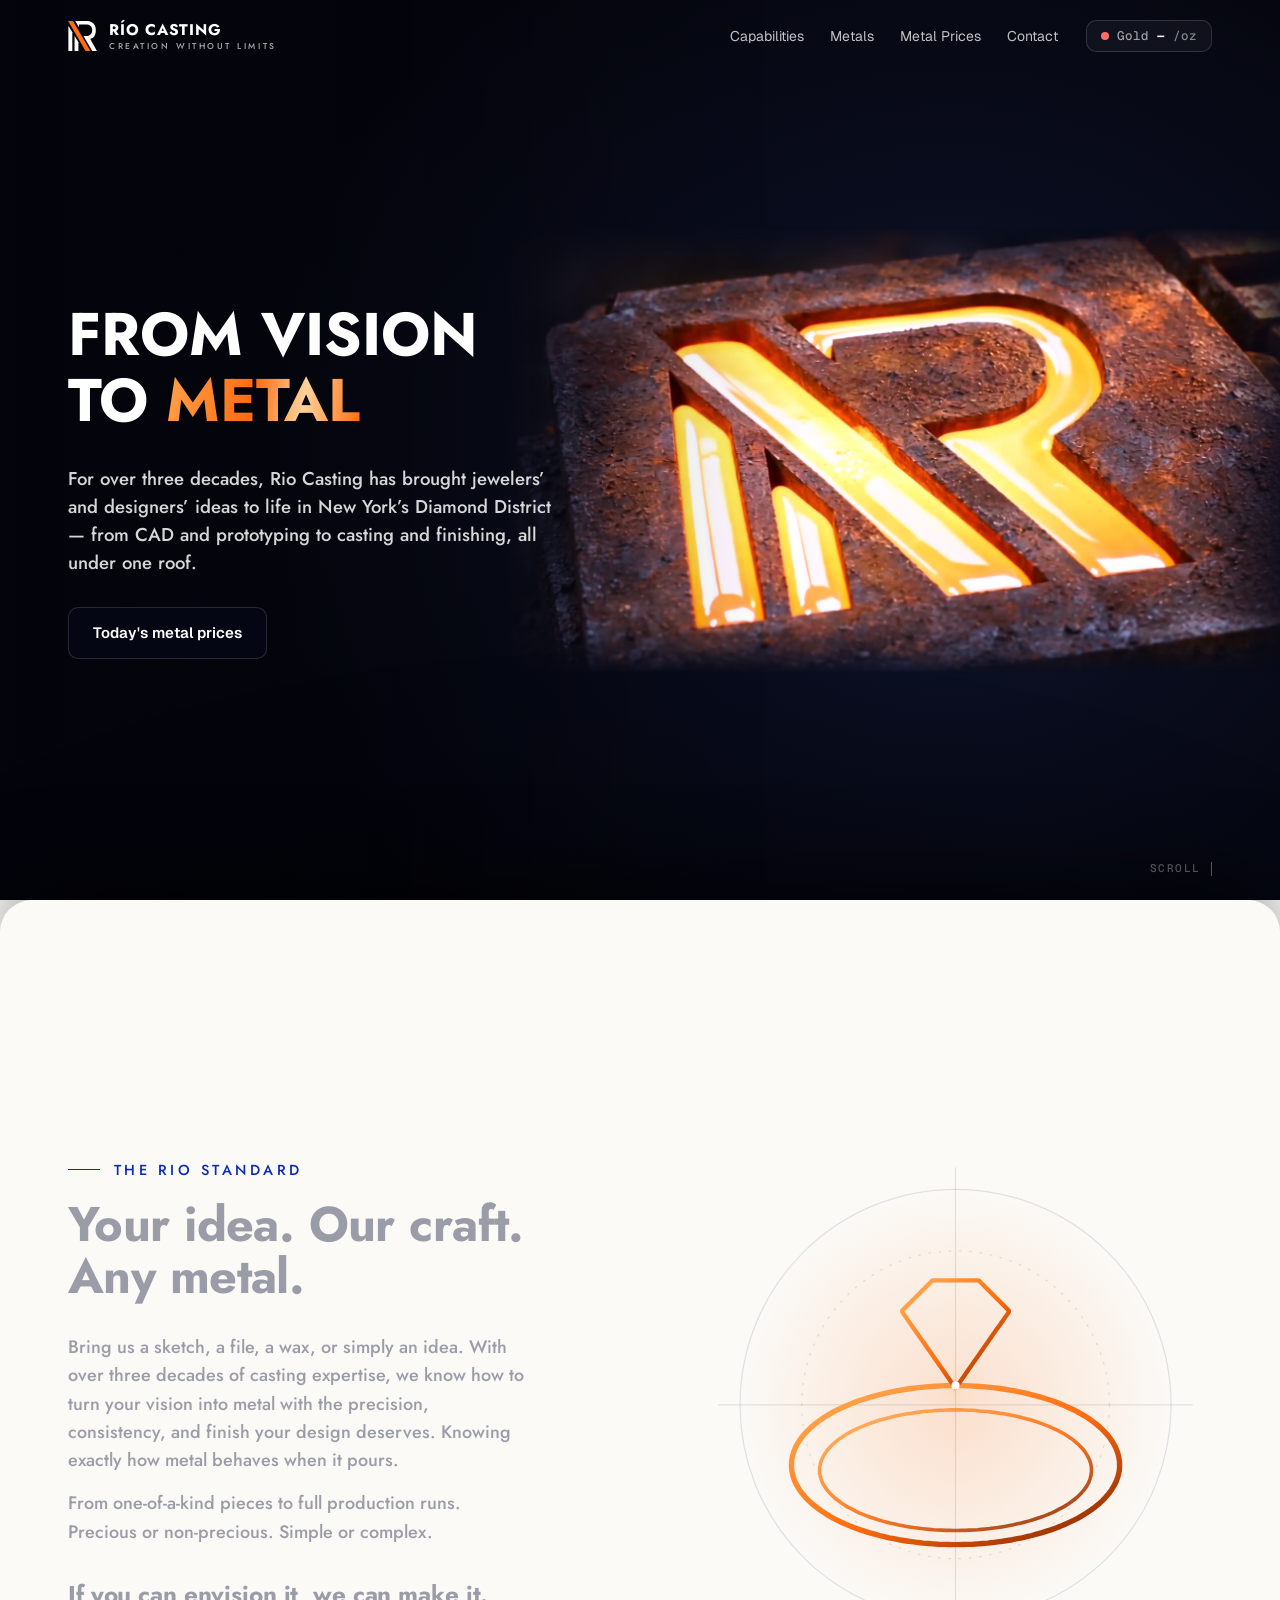
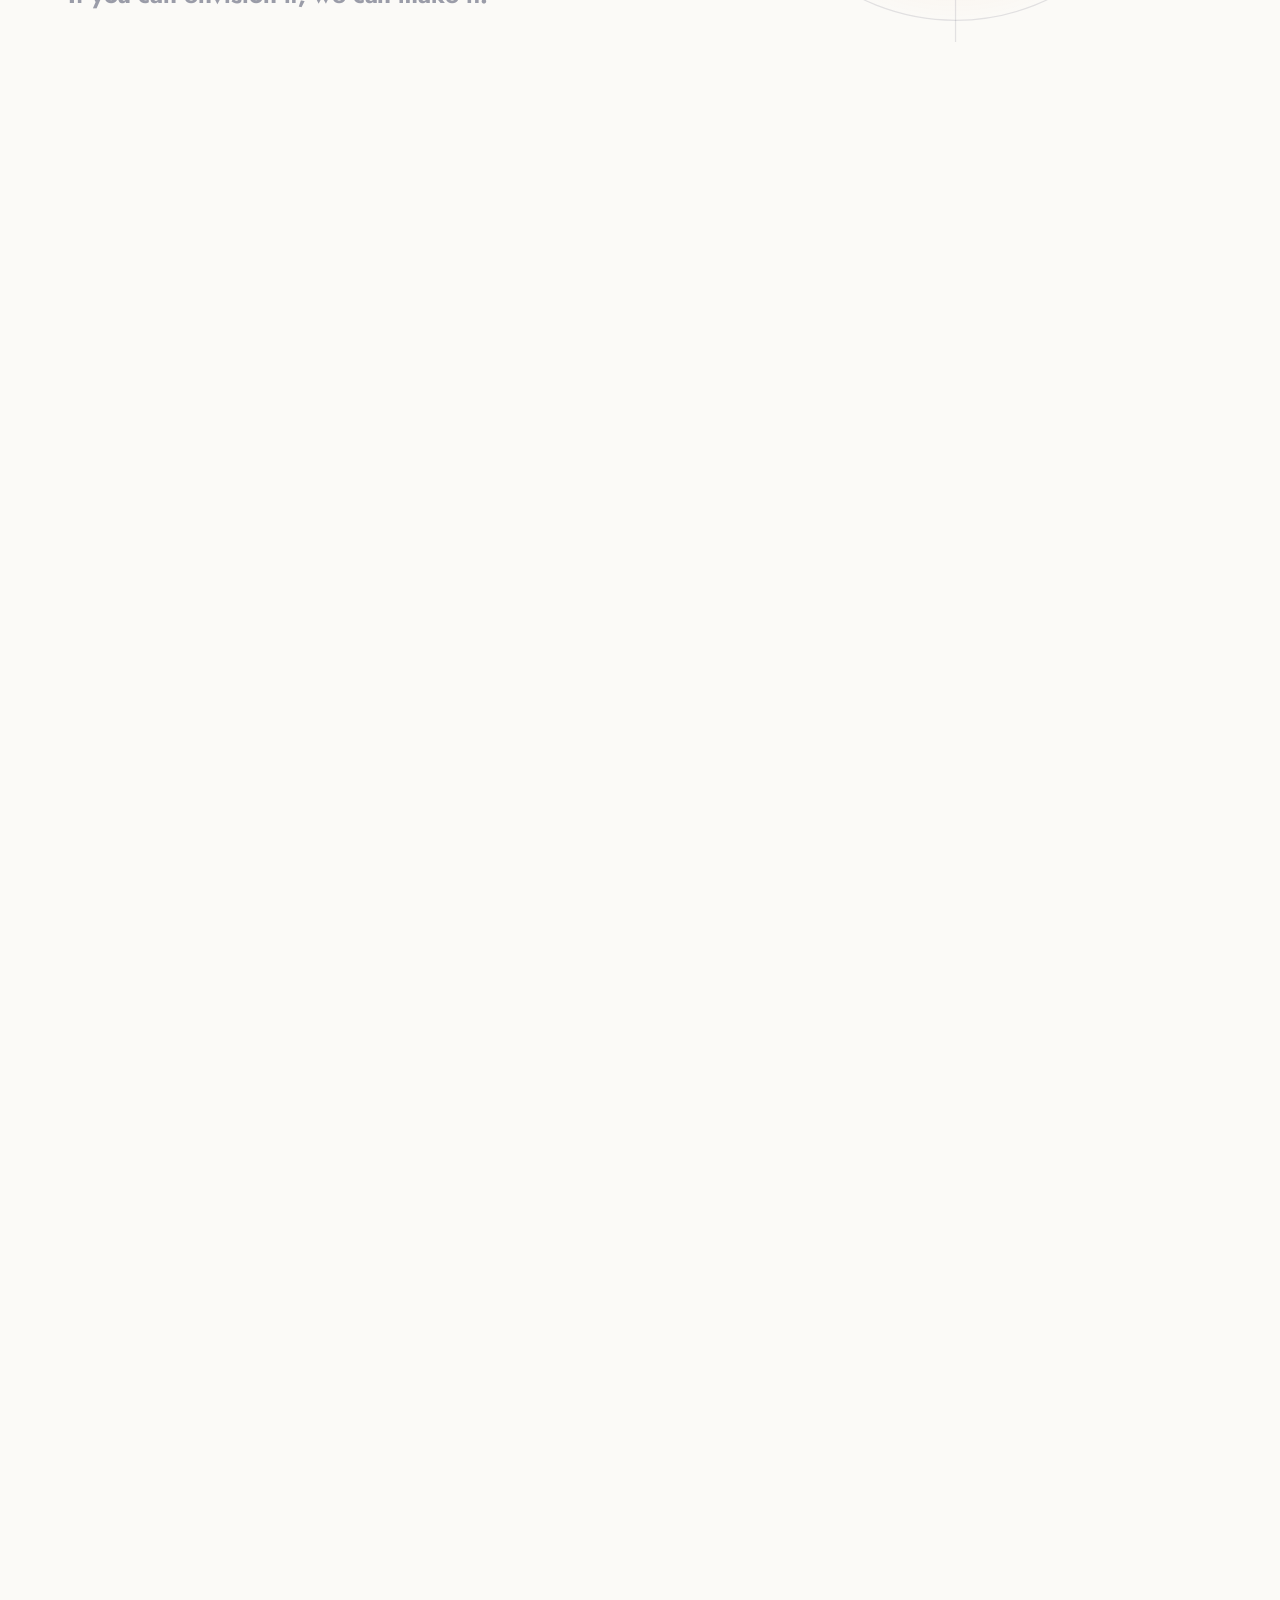
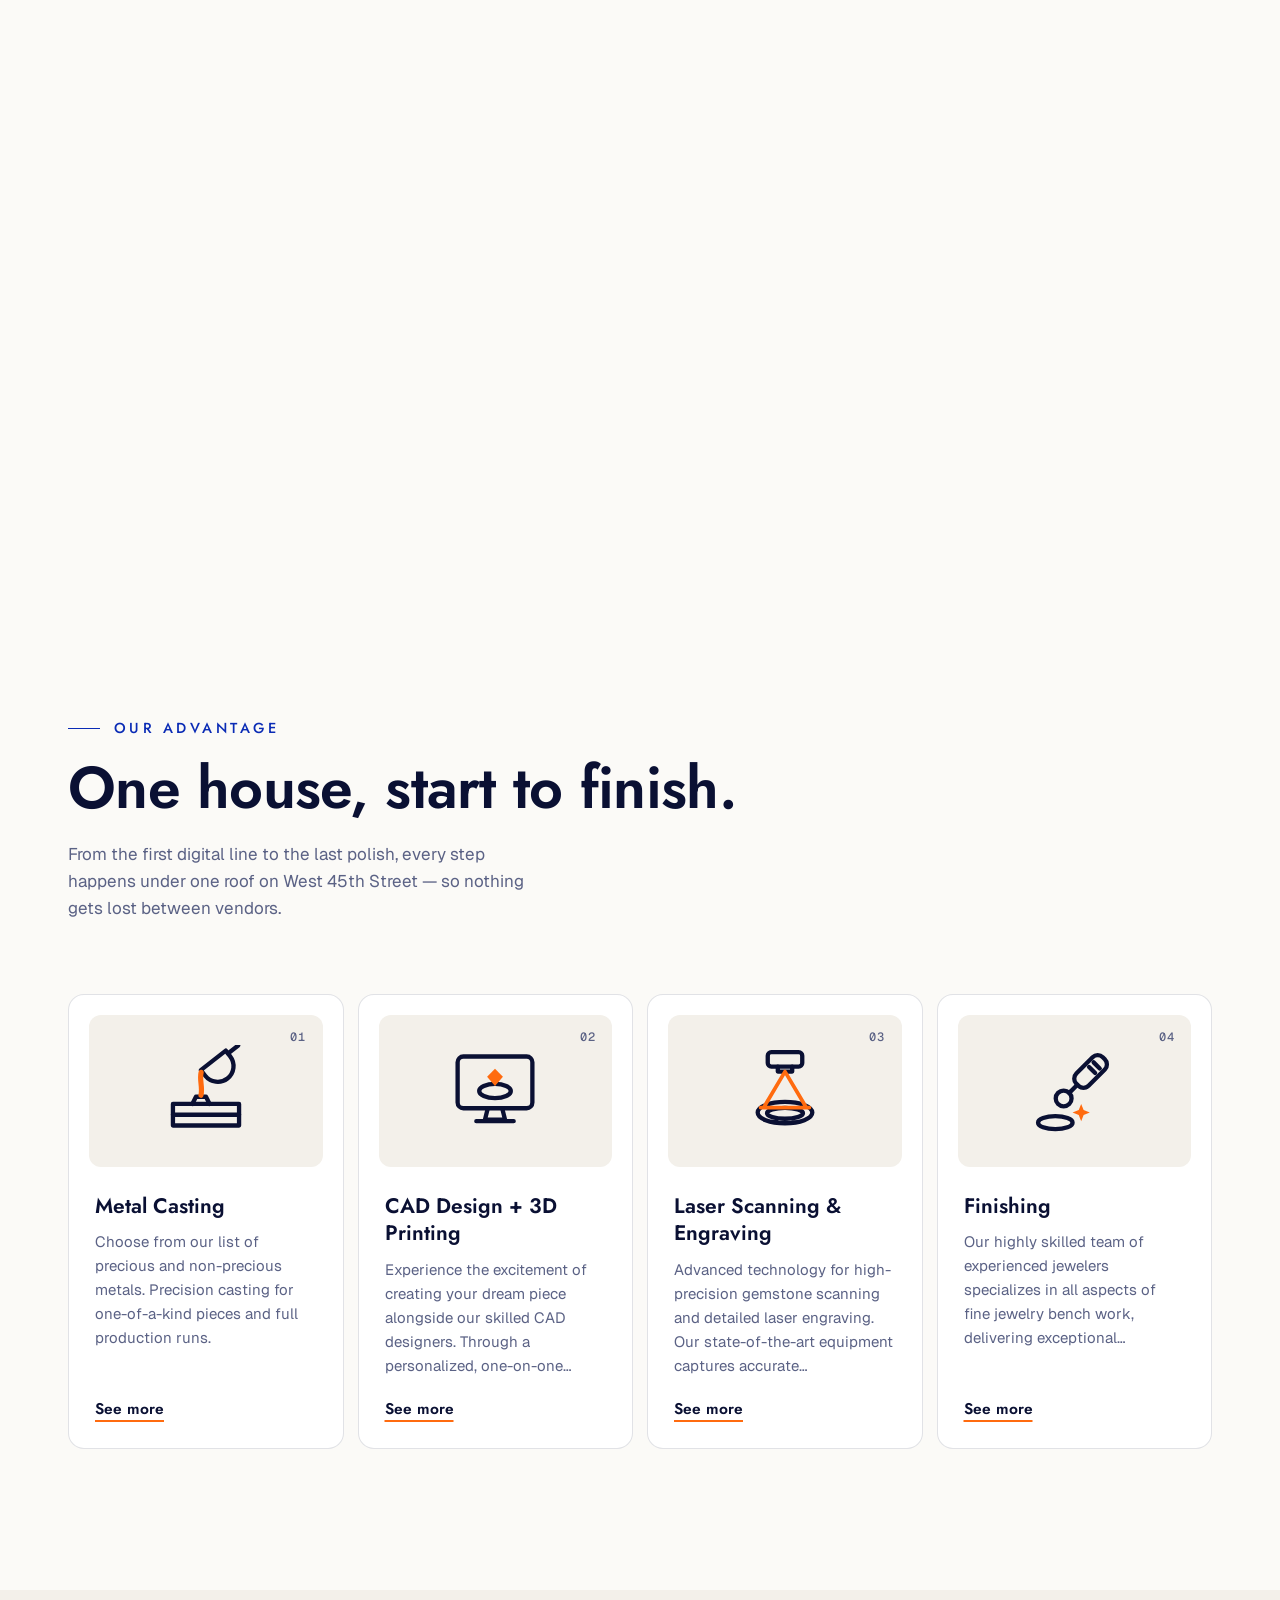
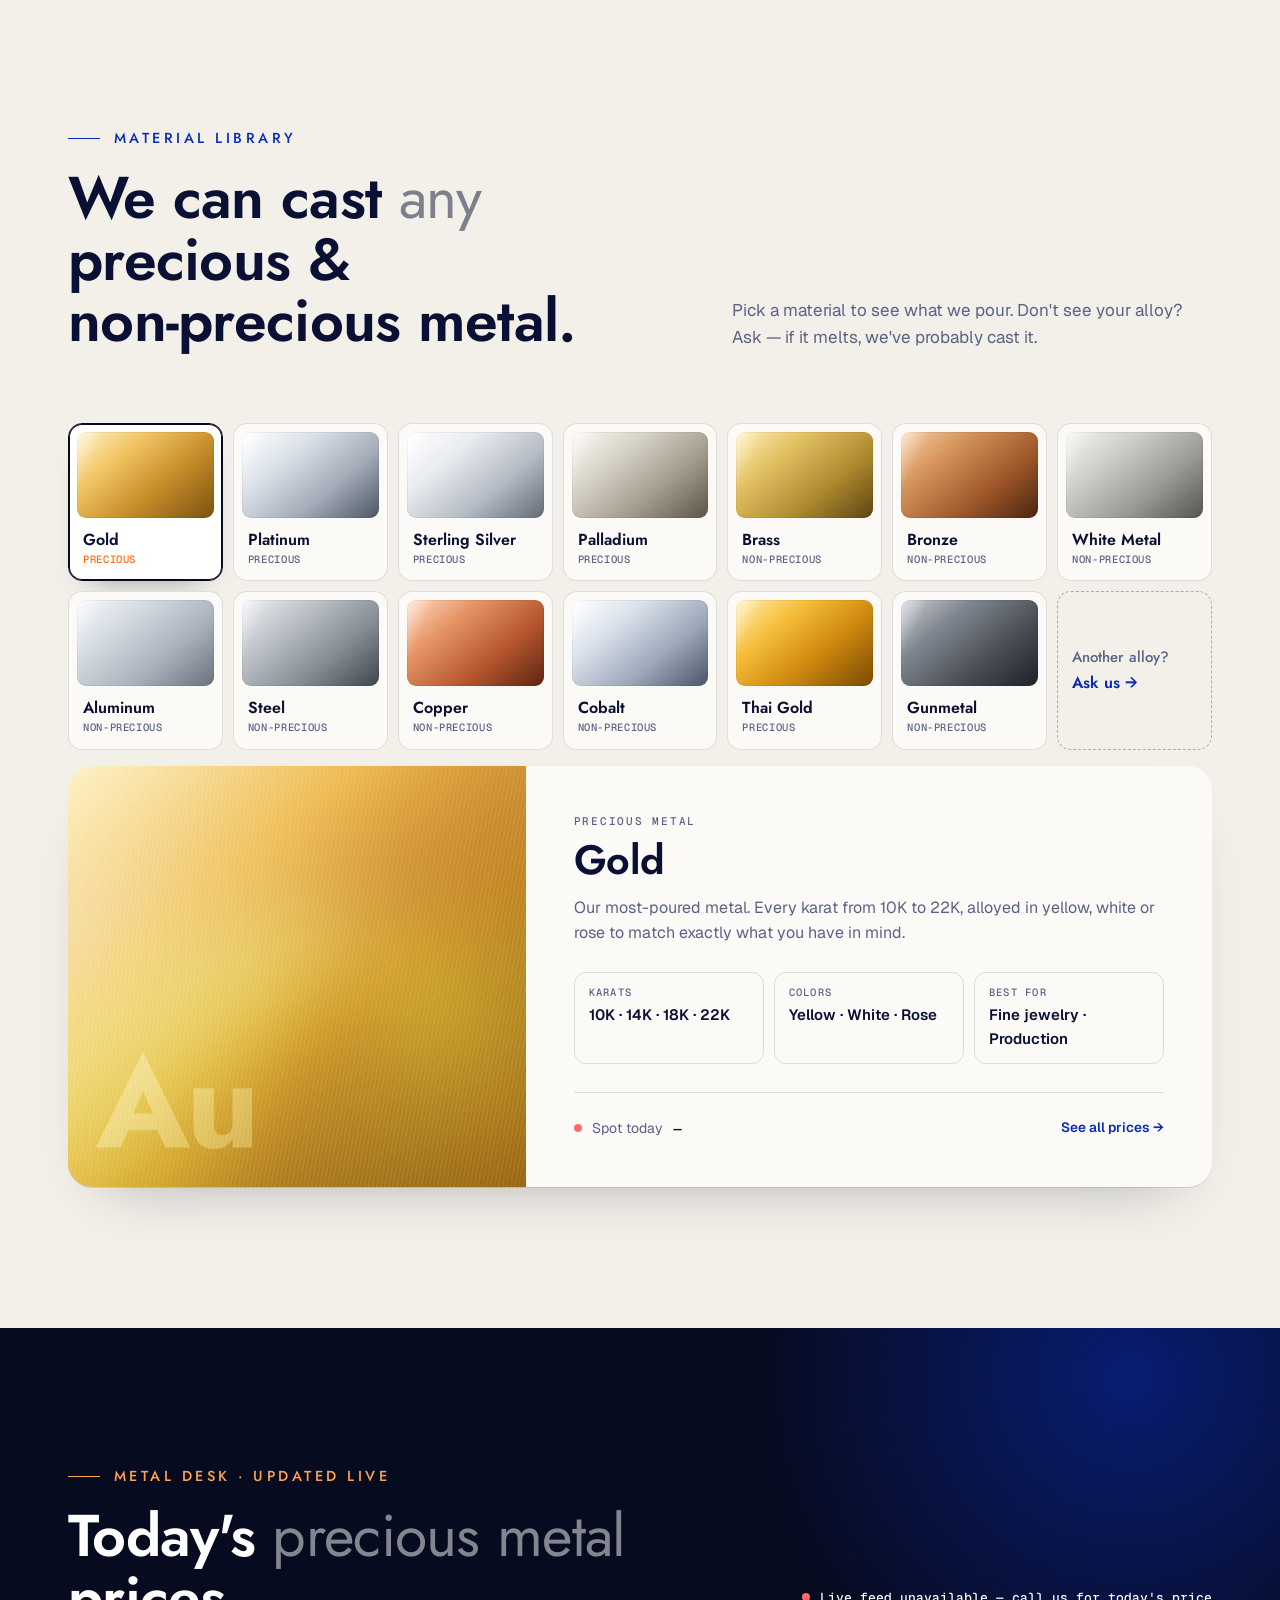
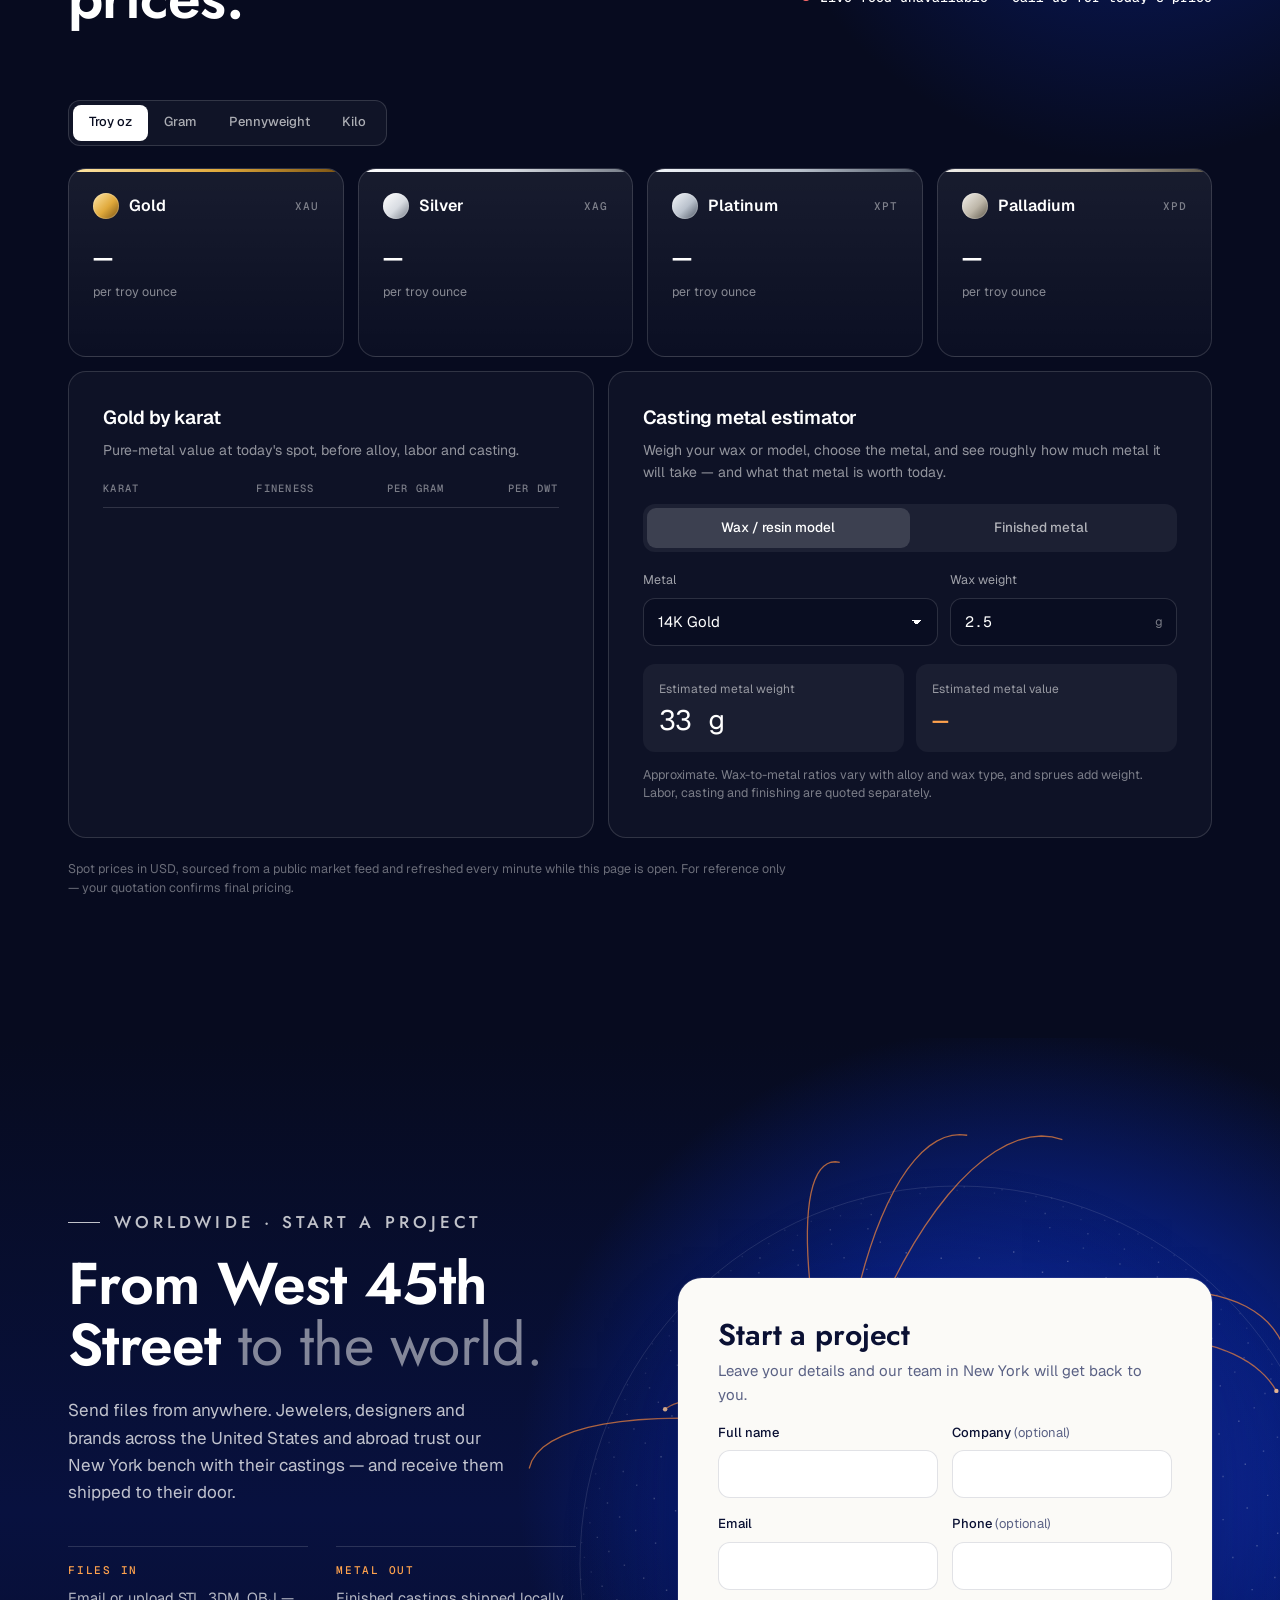
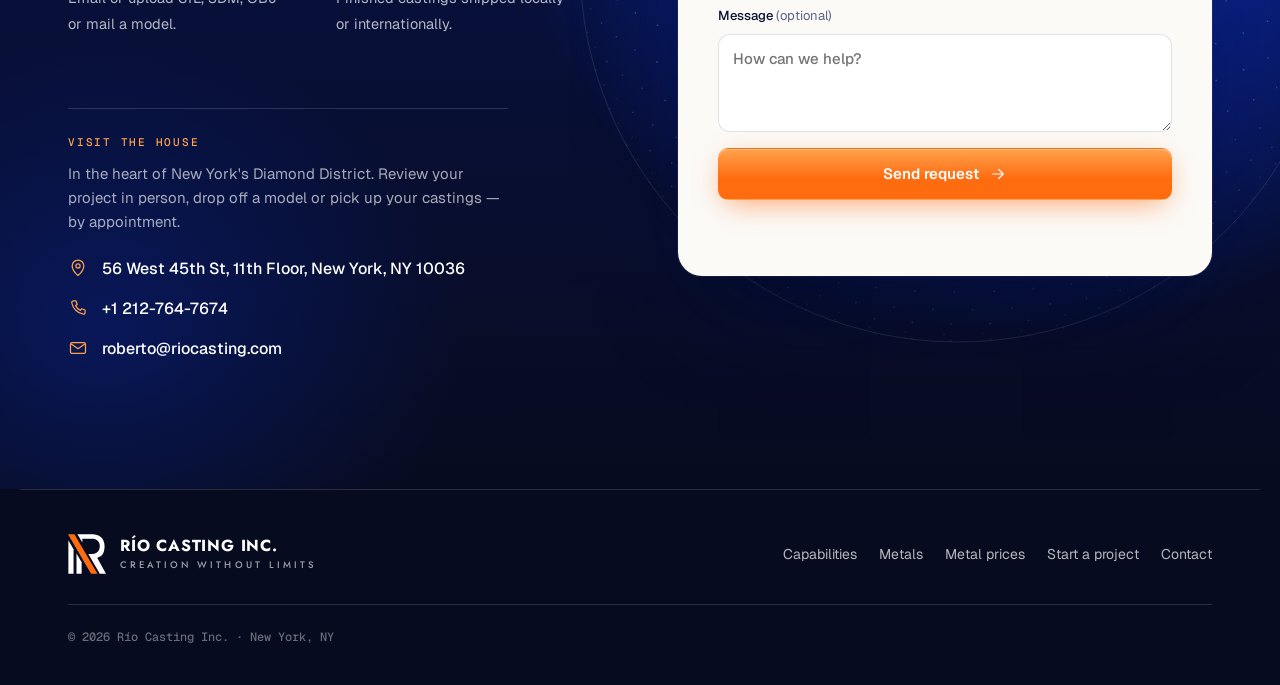
==== commit ee7824d3: "Orange logo bar; seamless jewel loops; modal orange edge; drop How it works and merge Worldwide with" ====
--- a/index.html
+++ b/index.html
@@ -11,7 +11,7 @@
 <link rel="preconnect" href="https://fonts.gstatic.com" crossorigin />
 <link href="https://fonts.googleapis.com/css2?family=Jost:wght@400..700&family=Geist:wght@400..600&family=Geist+Mono:wght@400;500&display=swap" rel="stylesheet" />
 <link rel="preload" as="image" href="assets/video/hero-poster.jpg?v=2" />
-<link rel="stylesheet" href="styles.css?v=57" />
+<link rel="stylesheet" href="styles.css?v=59" />
 <script>document.documentElement.classList.add("js")</script>
 </head>
 <body>
@@ -21,7 +21,7 @@
     <path d="M4.7 78.07 L70.7 191.47 L70.7 505 L4.7 505 Z" fill="currentColor"/>
     <path d="M108.7 247.66 L173.7 359.34 L173.7 505 L108.7 505 Z" fill="currentColor"/>
     <path d="M120.56 0 L314.7 0.2 C388.7 0.2 466.7 43 466.7 151 C466.7 291 392.08 284.62 373.7 303 L484.8 505 L405.97 505 L259.6 253.5 L299.7 253.5 C361.7 253.5 405.7 221 405.7 151 C405.7 77 345.7 57.6 307.7 57.6 L182.7 57.6 L182.7 106.77 Z" fill="currentColor"/>
-    <path d="M-0.04 0 L81.96 0 L375.87 505 L293.87 505 Z" style="fill:var(--logo-bar,#04448A)"/>
+    <path d="M-0.04 0 L81.96 0 L375.87 505 L293.87 505 Z" style="fill:var(--logo-bar,#FF6B0F)"/>
   </symbol>
   <symbol id="i-arrow" viewBox="0 0 24 24"><path d="M5 12h14M13 6l6 6-6 6" fill="none" stroke="currentColor" stroke-width="1.6" stroke-linecap="round" stroke-linejoin="round"/></symbol>
   <symbol id="i-cast" viewBox="0 0 64 64"><g fill="none" stroke="currentColor" stroke-width="3" stroke-linecap="round" stroke-linejoin="round"><g transform="rotate(-38 42 17)"><path d="M31 9h22v5a11 11 0 0 1-22 0z"/><path d="M53 11.5h9"/></g><path d="M9 41h46v15H9z"/><path d="M9 48.5h46"/><path d="M22.5 41l2.5-5h7l2.5 5"/></g><path d="M28.6 19c-1.3 5.5 1.2 10-.1 16" fill="none" stroke-width="3.6" stroke-linecap="round" style="stroke:var(--ic-accent,#FF6B0F)"/></symbol>
@@ -44,7 +44,6 @@
     <nav class="nav__links" aria-label="Primary">
       <a href="#capabilities">Capabilities</a>
       <a href="#metals">Metals</a>
-      <a href="#process">Process</a>
       <a href="#market">Metal Prices</a>
       <a href="#contact">Contact</a>
     </nav>
@@ -58,7 +57,7 @@
 </header>
 <div class="menu" id="menu" hidden>
   <nav aria-label="Mobile">
-    <a href="#capabilities">Capabilities</a><a href="#metals">Metals</a><a href="#process">Process</a><a href="#market">Metal Prices</a><a href="#start">Start a project</a><a href="#contact">Contact</a>
+    <a href="#capabilities">Capabilities</a><a href="#metals">Metals</a><a href="#market">Metal Prices</a><a href="#start">Start a project</a><a href="#contact">Contact</a>
   </nav>
 </div>
 
@@ -210,22 +209,6 @@
   </div>
 </section>
 
-<!-- ============ PROCESS ============ -->
-<section class="section" id="process">
-  <div class="wrap">
-    <div class="head">
-      <p class="eyebrow"><span class="bar"></span>How it works</p>
-      <h2>From idea to metal <em>in four moves.</em></h2>
-    </div>
-    <ol class="steps" id="steps">
-      <li class="step reveal"><span class="step__n">01</span><h3>Send your idea</h3><p>A sketch, a photo, a 3D file or a physical model. Tell us the metal, karat and quantity.</p></li>
-      <li class="step reveal"><span class="step__n">02</span><h3>Model &amp; print</h3><p>We build or refine the CAD and print it in castable wax or resin. You approve before anything is poured.</p></li>
-      <li class="step reveal"><span class="step__n">03</span><h3>Cast</h3><p>Your piece is cast in the metal you chose, with the precision three decades of daily pours have taught us.</p></li>
-      <li class="step reveal"><span class="step__n">04</span><h3>Finish &amp; ship</h3><p>Cleaned, finished to spec, and on its way — across Manhattan or across the world.</p></li>
-    </ol>
-  </div>
-</section>
-
 <!-- ============ MARKET ============ -->
 <section class="section section--ink market" id="market">
   <div class="wrap">
@@ -285,32 +268,18 @@
   </div>
 </section>
 
-<!-- ============ WORLDWIDE ============ -->
-<section class="world">
-  <canvas class="world__globe" id="globe" aria-hidden="true"></canvas>
-  <div class="wrap world__in">
-    <p class="eyebrow eyebrow--light"><span class="bar"></span>Worldwide</p>
-    <h2>From West 45th Street <em>to the world.</em></h2>
-    <p>Send files from anywhere. Jewelers, designers and brands across the United States and abroad trust our New York bench with their castings — and receive them shipped to their door.</p>
-    <div class="world__row">
-      <div><b>Files in</b><span>Email or upload STL, 3DM, OBJ — or mail a model.</span></div>
-      <div><b>Metal out</b><span>Finished castings shipped locally or internationally.</span></div>
-    </div>
-  </div>
-</section>
-
-<!-- ============ START ============ -->
+<!-- ============ WORLDWIDE + START ============ -->
 <section class="closing" id="start">
+  <canvas class="closing__globe" id="globe" aria-hidden="true"></canvas>
   <div class="wrap start">
     <div class="start__copy">
-      <p class="eyebrow eyebrow--light"><span class="bar"></span>Start a project</p>
-      <h2>Tell us what you're <em>imagining.</em></h2>
-      <p>Share the basics and our team in New York will reply with next steps and a quote. Have files? Mention them — we'll send you a link to upload.</p>
-      <ul class="start__list">
-        <li>Casting only, CAD only, or both</li>
-        <li>Single piece or production run</li>
-        <li>Any metal, any karat</li>
-      </ul>
+      <p class="eyebrow eyebrow--light"><span class="bar"></span>Worldwide · Start a project</p>
+      <h2>From West 45th Street <em>to the world.</em></h2>
+      <p>Send files from anywhere. Jewelers, designers and brands across the United States and abroad trust our New York bench with their castings — and receive them shipped to their door.</p>
+      <div class="closing__row">
+        <div><b>Files in</b><span>Email or upload STL, 3DM, OBJ — or mail a model.</span></div>
+        <div><b>Metal out</b><span>Finished castings shipped locally or internationally.</span></div>
+      </div>
       <div class="visit" id="contact">
         <p class="visit__title">Visit the house</p>
         <p class="visit__lead">In the heart of New York's Diamond District. Review your project in person, drop off a model or pick up your castings — by appointment.</p>
@@ -322,6 +291,10 @@
       </div>
     </div>
     <form class="form" id="form" novalidate>
+      <div class="form__head">
+        <h3>Start a project</h3>
+        <p>Leave your details and our team in New York will get back to you.</p>
+      </div>
       <div class="form__row">
         <label>Full name<input name="name" autocomplete="name" required /></label>
         <label><span>Company <span class="opt">(optional)</span></span><input name="company" autocomplete="organization" /></label>
@@ -330,22 +303,7 @@
         <label>Email<input name="email" type="email" autocomplete="email" required /></label>
         <label><span>Phone <span class="opt">(optional)</span></span><input name="phone" type="tel" autocomplete="tel" /></label>
       </div>
-      <fieldset class="pills">
-        <legend>I need</legend>
-        <label><input type="radio" name="service" value="Casting" checked /><span>Casting</span></label>
-        <label><input type="radio" name="service" value="CAD design" /><span>CAD design</span></label>
-        <label><input type="radio" name="service" value="CAD + casting" /><span>CAD + casting</span></label>
-        <label><input type="radio" name="service" value="3D printing" /><span>3D printing</span></label>
-      </fieldset>
-      <div class="form__row">
-        <label>Metal
-          <select name="metal">
-            <option>Not sure yet</option><option>Yellow gold</option><option>White gold</option><option>Rose gold</option><option>Platinum</option><option>Palladium</option><option>Sterling silver</option><option>Brass</option><option>Bronze</option><option>Other</option>
-          </select>
-        </label>
-        <label>Quantity<input name="quantity" inputmode="numeric" placeholder="e.g. 1, 25, 200" /></label>
-      </div>
-      <label>Tell us about the piece<textarea name="message" rows="4" required placeholder="Size, karat, deadline, anything you have in mind…"></textarea></label>
+      <label><span>Message <span class="opt">(optional)</span></span><textarea name="message" rows="3" placeholder="How can we help?"></textarea></label>
       <button class="btn btn--molten btn--block" type="submit">Send request <svg><use href="#i-arrow"/></svg></button>
       <p class="form__msg" id="formMsg" role="status" aria-live="polite"></p>
     </form>
@@ -366,13 +324,13 @@
       <p><b>RÍO CASTING INC.</b><span>Creation without limits</span></p>
     </div>
     <nav aria-label="Footer">
-      <a href="#capabilities">Capabilities</a><a href="#metals">Metals</a><a href="#process">Process</a><a href="#market">Metal prices</a><a href="#start">Start a project</a><a href="#contact">Contact</a>
+      <a href="#capabilities">Capabilities</a><a href="#metals">Metals</a><a href="#market">Metal prices</a><a href="#start">Start a project</a><a href="#contact">Contact</a>
     </nav>
     <p class="footer__legal">© <span id="year">2026</span> Río Casting Inc. · New York, NY</p>
   </div>
 </footer>
 
 <script src="config.js?v=46" defer></script>
-<script src="main.js?v=54" defer></script>
+<script src="main.js?v=58" defer></script>
 </body>
 </html>
--- a/styles.css
+++ b/styles.css
@@ -78,7 +78,7 @@
 .nav.is-solid{background:rgba(7,11,31,.86);backdrop-filter:blur(12px);-webkit-backdrop-filter:blur(12px);border-color:var(--line-l)}
 .nav__in{display:flex;align-items:center;gap:28px;height:72px}
 .brand{display:flex;align-items:center;gap:12px;margin-right:auto}
-.brand svg{flex:none;width:29px;height:30px;color:#fff;--logo-bar:#3D74D1}
+.brand svg{flex:none;width:29px;height:30px;color:#fff;--logo-bar:var(--molten)}
 .brand span{white-space:nowrap}
 .brand b{display:block;font:700 15.5px/1.1 var(--display);letter-spacing:.05em}
 .brand small{display:block;margin-top:3px;font:500 8.5px/1.2 var(--display);letter-spacing:.3em;text-transform:uppercase;opacity:.65}
@@ -191,7 +191,11 @@
 
 /* capability detail: the full card in a modal dialog */
 html:has(.capd[open]){overflow:hidden}
-.capd{position:fixed;width:min(760px,calc(100% - 32px));max-width:none;max-height:none;padding:0;border:0;border-radius:20px;background:var(--paper);color:var(--text);box-shadow:0 40px 100px -30px rgba(0,0,0,.6);overflow:hidden}
+.capd{position:fixed;width:min(760px,calc(100% - 32px));max-width:none;max-height:none;padding:0;border:1px solid rgba(255,107,15,.4);border-radius:20px;background:var(--paper);color:var(--text);box-shadow:0 40px 100px -30px rgba(0,0,0,.6);overflow:hidden}
+/* the same orange edge a card shows on hover */
+.capd::after{content:"";position:absolute;left:28px;right:28px;top:0;height:2px;background:var(--molten);transform-origin:left;pointer-events:none}
+.capd[open]::after{animation:capd-bar .6s var(--ease) .12s both}
+@keyframes capd-bar{from{transform:scaleX(0)}}
 .capd::backdrop{background:rgba(7,11,31,.66)}
 .capd[open]{animation:capd-in .45s var(--ease)}
 .capd[open]::backdrop{animation:capd-fade .3s ease}
@@ -306,38 +310,22 @@
 .calc .fine{color:rgba(255,255,255,.45)}
 .market__src{margin-top:22px;color:rgba(255,255,255,.4);max-width:720px}
 
-/* ---------- process ---------- */
-.steps{list-style:none;margin:0;padding:0;display:grid;grid-template-columns:repeat(4,1fr);gap:14px;counter-reset:s;position:relative}
-.steps::before{content:"";position:absolute;left:0;right:0;top:27px;height:1px;background:var(--line)}
-.steps::after{content:"";position:absolute;left:0;right:0;top:27px;height:1px;background:var(--molten);transform:scaleX(var(--p,0));transform-origin:left;transition:transform .2s linear}
-.step{position:relative;padding-right:12px}
-.step__n{position:relative;z-index:1;display:grid;place-items:center;width:54px;height:54px;border-radius:50%;background:var(--paper);border:1px solid var(--line);font:500 13px var(--mono);transition:background .4s,color .4s,border-color .4s}
-.step.is-lit .step__n{background:var(--molten);color:#fff;border-color:var(--molten)}
-.step h3{margin:28px 0 10px;font:600 22px/1.2 var(--display);letter-spacing:0}
-.step p{color:var(--muted);font-size:15px}
-
-/* ---------- world ---------- */
-.world{position:relative;z-index:1;background:var(--ink);color:#fff;overflow:hidden;padding:clamp(100px,12vw,170px) 0}
-.world__globe{position:absolute;right:-8%;top:50%;transform:translateY(-50%);width:min(760px,80vw);height:min(760px,80vw);opacity:.95}
-.world__in{position:relative}
-.world__in h2{max-width:13ch}
-.world__in>p{max-width:480px;margin-top:24px;color:rgba(255,255,255,.7);font-size:17px}
-.world__row{display:grid;grid-template-columns:repeat(2,minmax(0,240px));gap:28px;margin-top:44px}
-.world__row div{border-top:1px solid var(--line-l);padding-top:16px}
-.world__row b{display:block;font:500 11px var(--mono);letter-spacing:.16em;text-transform:uppercase;color:var(--molten-hi);margin-bottom:8px}
-.world__row span{font-size:14.5px;color:rgba(255,255,255,.7)}
-
-/* ---------- closing: start a project + visit + footer, one continuous field ---------- */
-.closing{position:relative;z-index:1;color:#fff;padding:clamp(110px,12vw,170px) 0 clamp(90px,10vw,130px);
+/* ---------- closing: worldwide + start a project + visit, one continuous field ---------- */
+.closing{position:relative;z-index:1;overflow:hidden;color:#fff;padding:clamp(110px,12vw,170px) 0 clamp(90px,10vw,130px);
   background:
     radial-gradient(55% 60% at 80% 42%,rgba(30,68,224,.95) 0%,rgba(10,43,181,.6) 38%,rgba(10,43,181,0) 72%),
     radial-gradient(40% 40% at 8% 85%,rgba(10,43,181,.35) 0%,rgba(10,43,181,0) 70%),
     linear-gradient(180deg,var(--ink) 0%,#08113F 45%,var(--ink) 100%)}
-.start{display:grid;grid-template-columns:1fr 1.15fr;gap:clamp(40px,6vw,90px);align-items:start}
+.closing__globe{position:absolute;right:-10%;top:50%;transform:translateY(-50%);width:min(900px,85vw);height:min(900px,85vw);opacity:.9;pointer-events:none}
+.start{position:relative;display:grid;grid-template-columns:1fr minmax(0,1fr);gap:clamp(40px,6vw,90px);align-items:center}
+.start__copy h2{max-width:13ch}
+.closing__row{display:grid;grid-template-columns:repeat(2,minmax(0,240px));gap:28px;margin-top:40px}
+.closing__row div{border-top:1px solid var(--line-l);padding-top:16px}
+.closing__row b{display:block;font:500 11px var(--mono);letter-spacing:.16em;text-transform:uppercase;color:var(--molten-hi);margin-bottom:8px}
+.closing__row span{font-size:14.5px;color:rgba(255,255,255,.7)}
+.form__head h3{font:600 clamp(24px,2.4vw,30px)/1.1 var(--display);letter-spacing:-.005em}
+.form__head p{margin-top:8px;color:var(--muted);font-size:15px}
 .start__copy>p{margin-top:22px;color:rgba(255,255,255,.75);font-size:17px;max-width:440px}
-.start__list{list-style:none;padding:0;margin:34px 0 0;display:flex;flex-direction:column;gap:12px}
-.start__list li{display:flex;gap:12px;align-items:center;color:rgba(255,255,255,.85)}
-.start__list li::before{content:"";width:6px;height:6px;background:var(--molten);transform:rotate(45deg);flex:none}
 .visit{margin-top:clamp(48px,6vw,72px);padding-top:28px;border-top:1px solid var(--line-l);max-width:440px;scroll-margin-top:100px}
 .visit__title{font:500 11px/1 var(--mono);letter-spacing:.16em;text-transform:uppercase;color:var(--molten-hi)}
 .visit__lead{margin-top:14px;color:rgba(255,255,255,.65);font-size:15px}
@@ -354,13 +342,6 @@
 .form textarea{height:auto;padding:12px 14px;resize:vertical}
 .form input:focus,.form select:focus,.form textarea:focus{outline:0;border-color:var(--royal);box-shadow:0 0 0 4px rgba(10,43,181,.12)}
 .form [aria-invalid="true"]{border-color:#E5484D}
-.pills{border:0;padding:0;margin:0;display:flex;flex-wrap:wrap;gap:8px}
-.pills legend{font-size:13px;font-weight:500;margin-bottom:8px;padding:0}
-.pills label{display:block;position:relative}
-.pills input{position:absolute;left:0;top:0;width:1px;height:1px;margin:0;opacity:0;pointer-events:none}
-.pills span{display:inline-flex;align-items:center;height:38px;padding:0 16px;border-radius:8px;border:1px solid var(--line);font-size:14px;font-weight:500;cursor:pointer;transition:all .2s}
-.pills input:checked+span{background:var(--ink);color:#fff;border-color:var(--ink)}
-.pills input:focus-visible+span{outline:2px solid var(--molten);outline-offset:2px}
 .form__msg{font-size:14px;min-height:1.4em;color:var(--royal)}
 .form__msg.err{color:#C42B30}
 
@@ -369,7 +350,7 @@
 .footer__in{border-top:1px solid var(--line-l);padding-top:44px}
 .footer__in{display:grid;grid-template-columns:1fr auto;gap:30px 40px;align-items:center}
 .footer__brand{display:flex;align-items:center;gap:14px}
-.footer__brand svg{flex:none;width:38px;height:40px;color:#fff;--logo-bar:#3D74D1}
+.footer__brand svg{flex:none;width:38px;height:40px;color:#fff;--logo-bar:var(--molten)}
 .footer__brand p{white-space:nowrap}
 .footer__brand b{display:block;color:#fff;font:700 16px/1.1 var(--display);letter-spacing:.05em}
 .footer__brand p span{display:block;margin-top:5px;font:500 9.5px/1.2 var(--display);letter-spacing:.32em;text-transform:uppercase;color:rgba(255,255,255,.6)}
@@ -401,13 +382,11 @@
   .lib__grid{grid-template-columns:repeat(4,minmax(0,1fr))}
   .lib__ask{grid-column:span 3}
   .desk{grid-template-columns:1fr}
-  .start{display:flex;flex-direction:column}
+  .start{display:flex;flex-direction:column;align-items:stretch}
   .start__copy{display:contents}
   .start .form{margin-top:40px}
   .visit{order:3}
-  .steps{grid-template-columns:1fr 1fr;row-gap:44px}
-  .steps::before,.steps::after{display:none}
-  .world__globe{right:-40%;top:auto;bottom:-20%;transform:none;opacity:.45;width:110vw;height:110vw}
+  .closing__globe{right:-40%;top:auto;bottom:-10%;transform:none;opacity:.4;width:110vw;height:110vw}
   .hero{justify-content:flex-end}
   .hero__stage::after{background:none}
   .hero__video{bottom:auto;height:calc(min(54svh,440px) + 40px);--fw:min(118vw,128svh);--cx:50vw}
@@ -456,8 +435,7 @@
   .spot__chg{font-size:10.5px}
   .spot__top small{display:none}
   .calc__row,.calc__out,.form__row{grid-template-columns:1fr}
-  .steps{grid-template-columns:1fr}
-  .world__row{grid-template-columns:1fr}
+  .closing__row{grid-template-columns:1fr}
   .units{display:flex;width:100%}
   .unit{flex:1;padding:0 6px;font-size:12px}
   .ktable th:nth-child(2),.ktable td:nth-child(2){display:none}
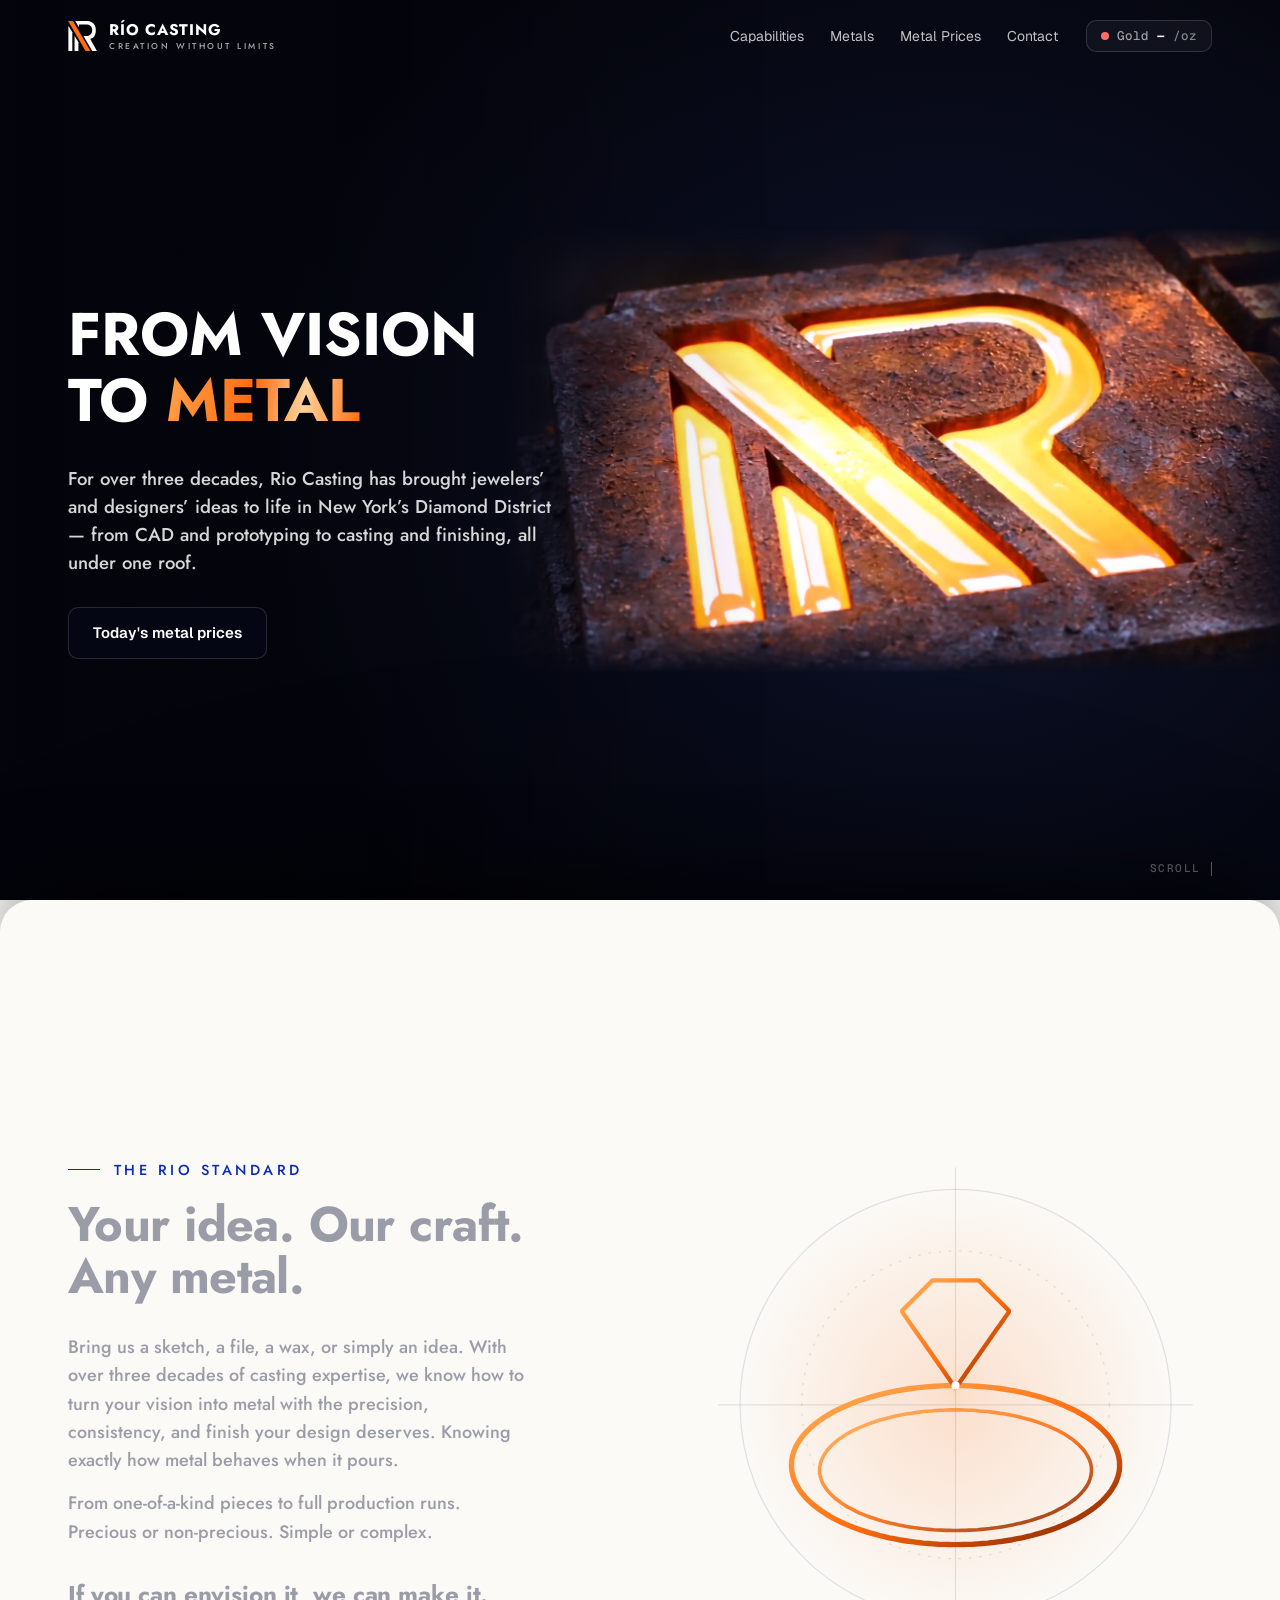
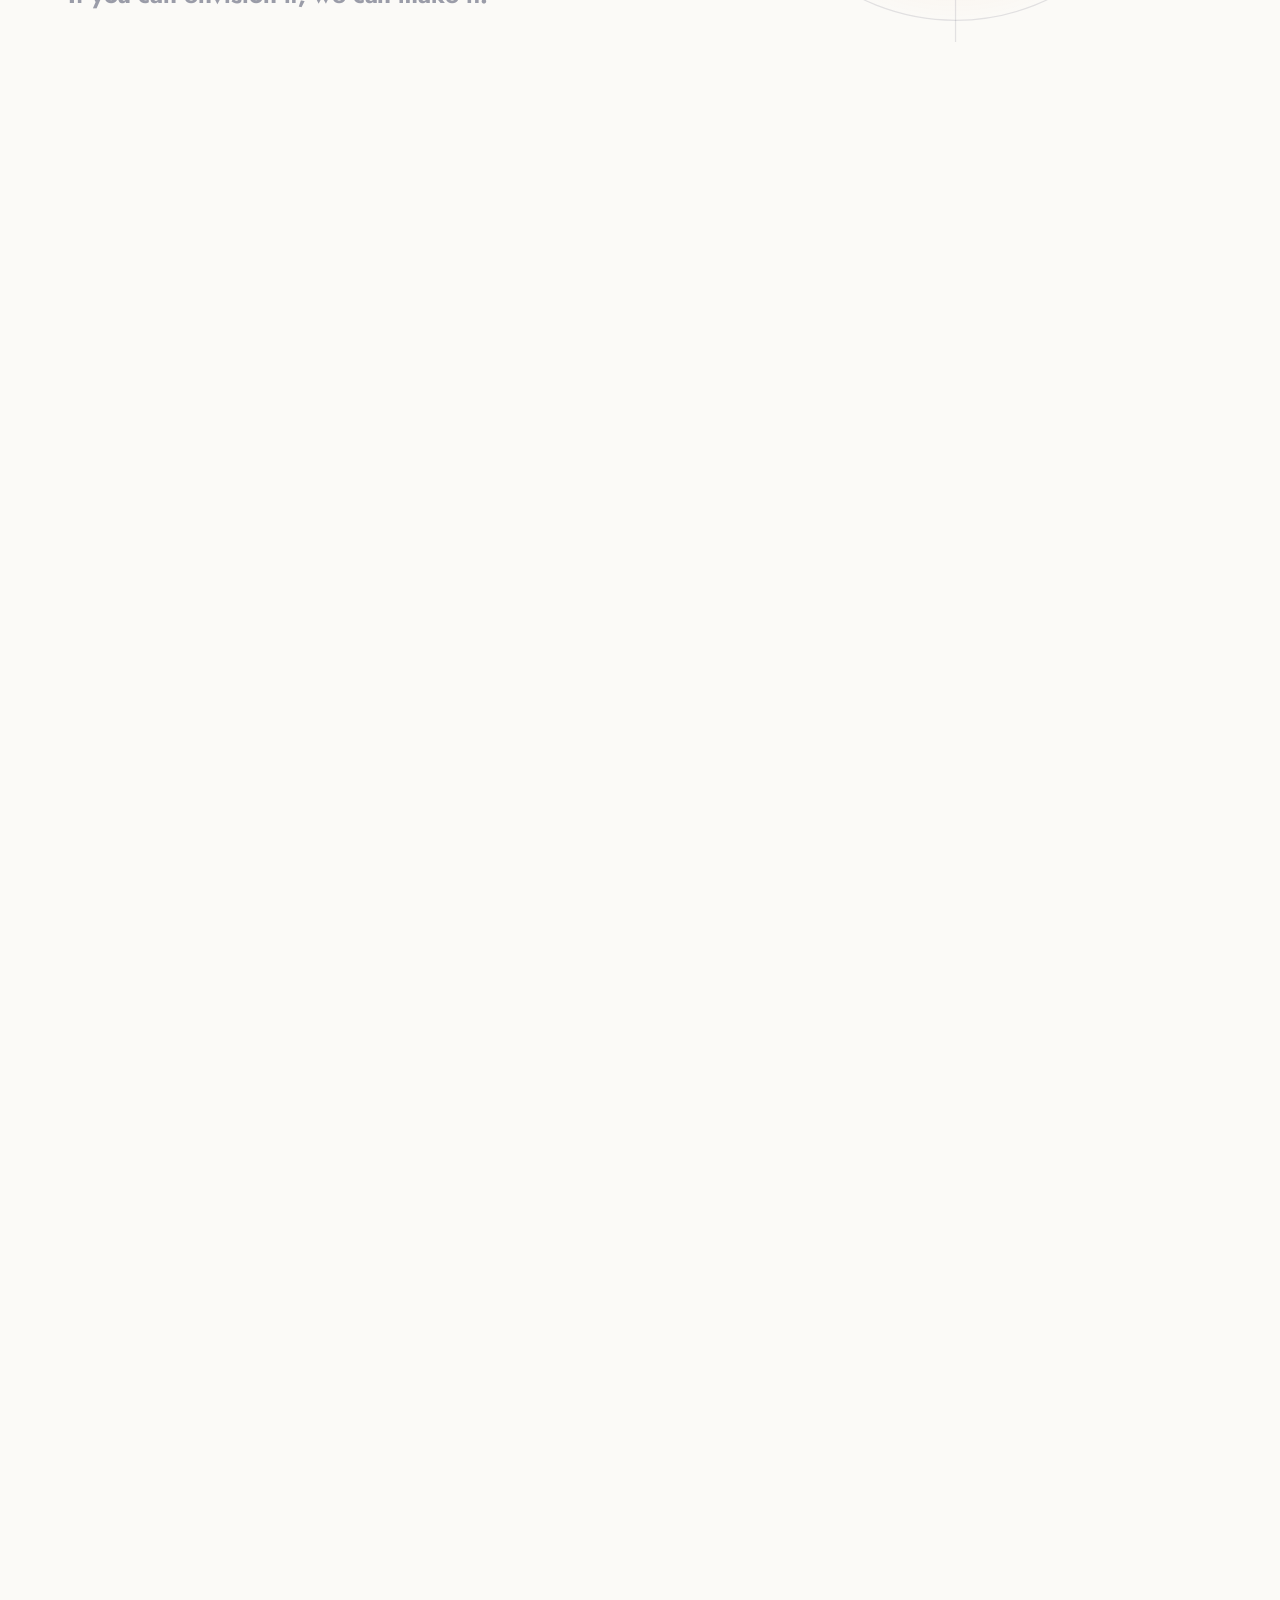
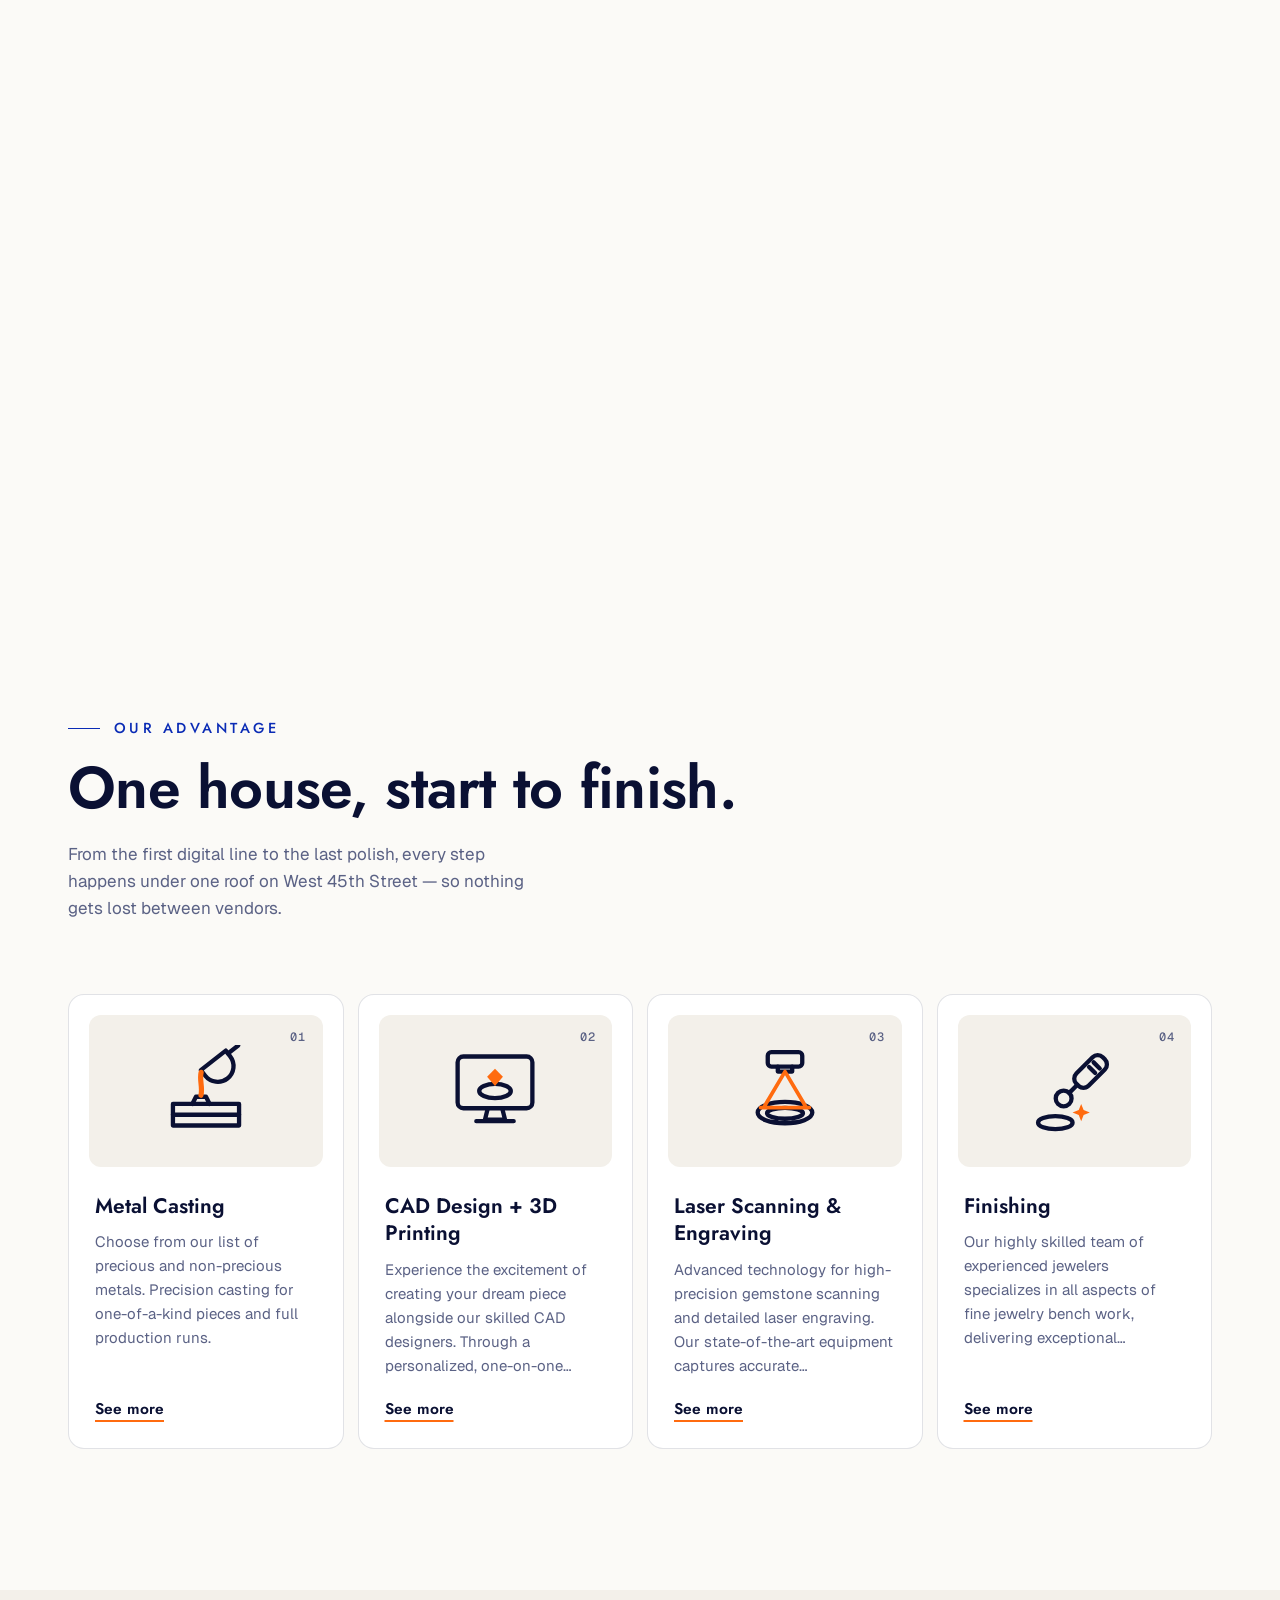
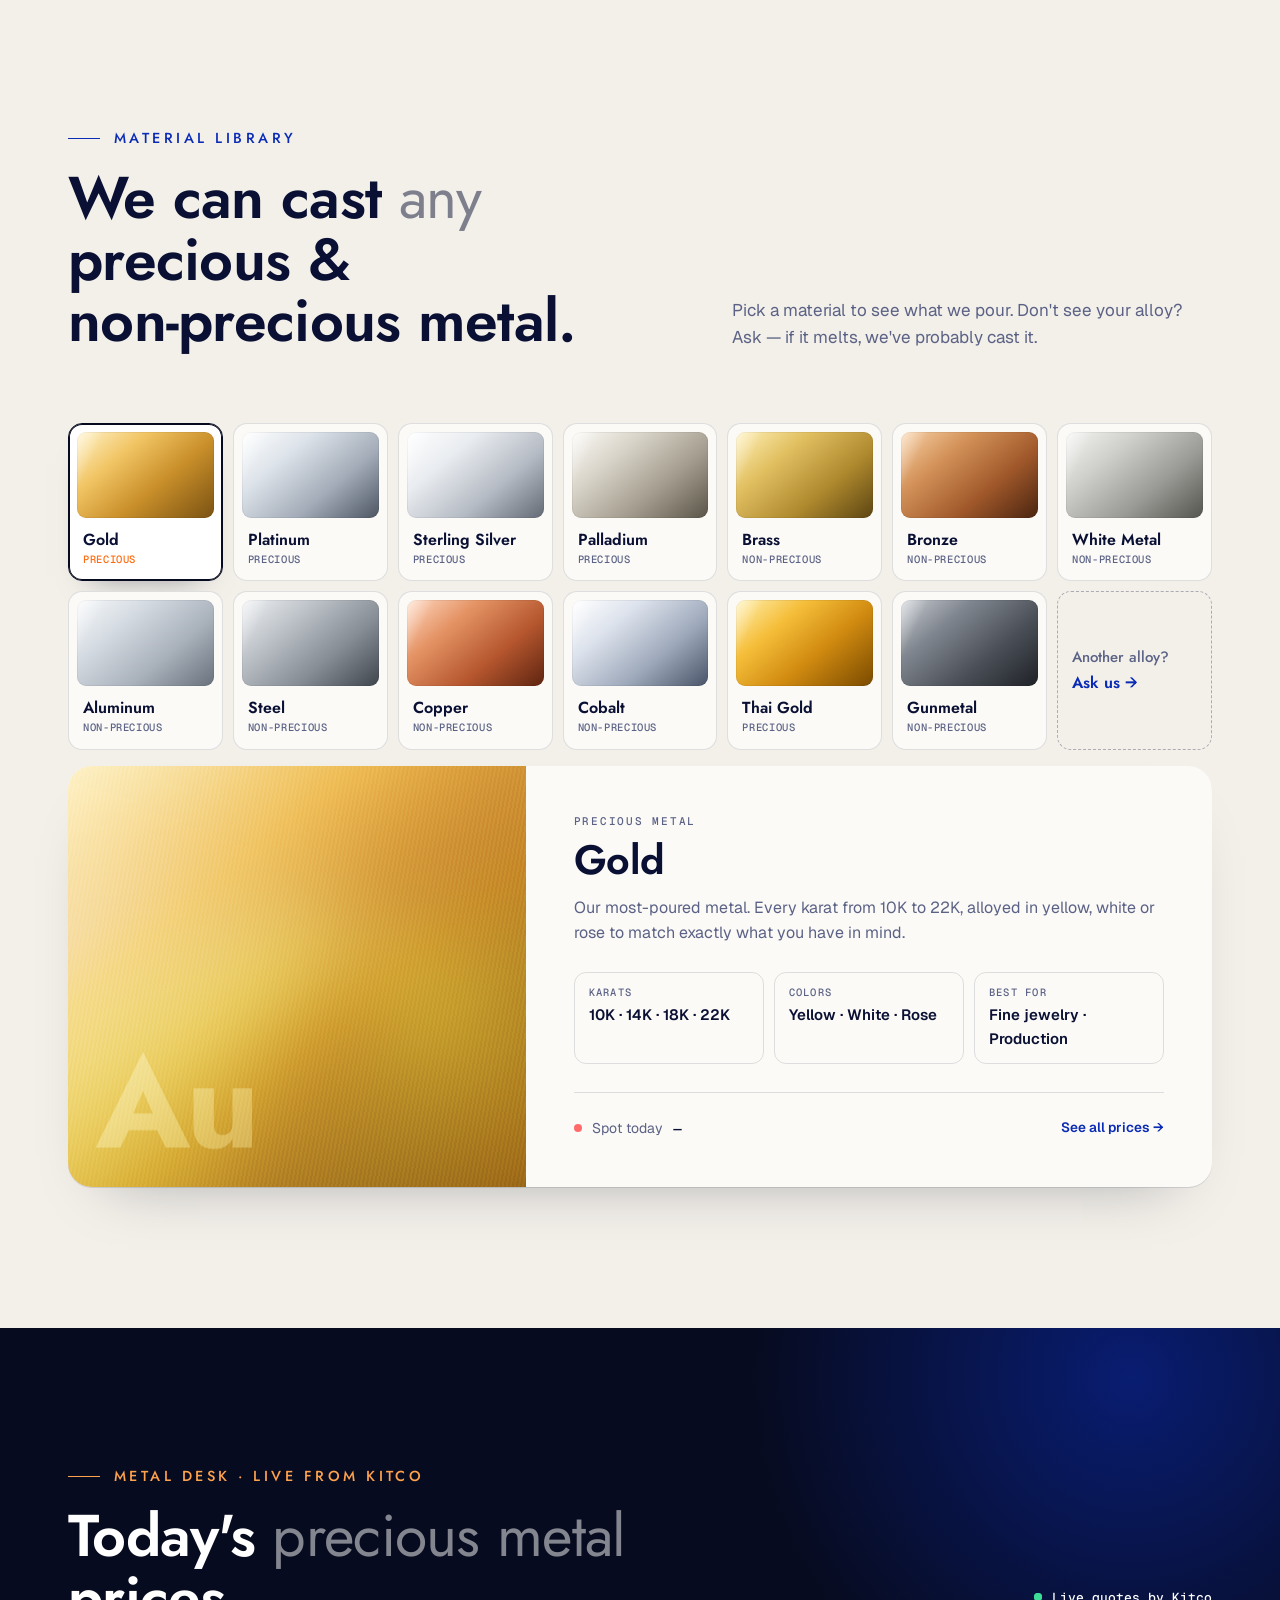
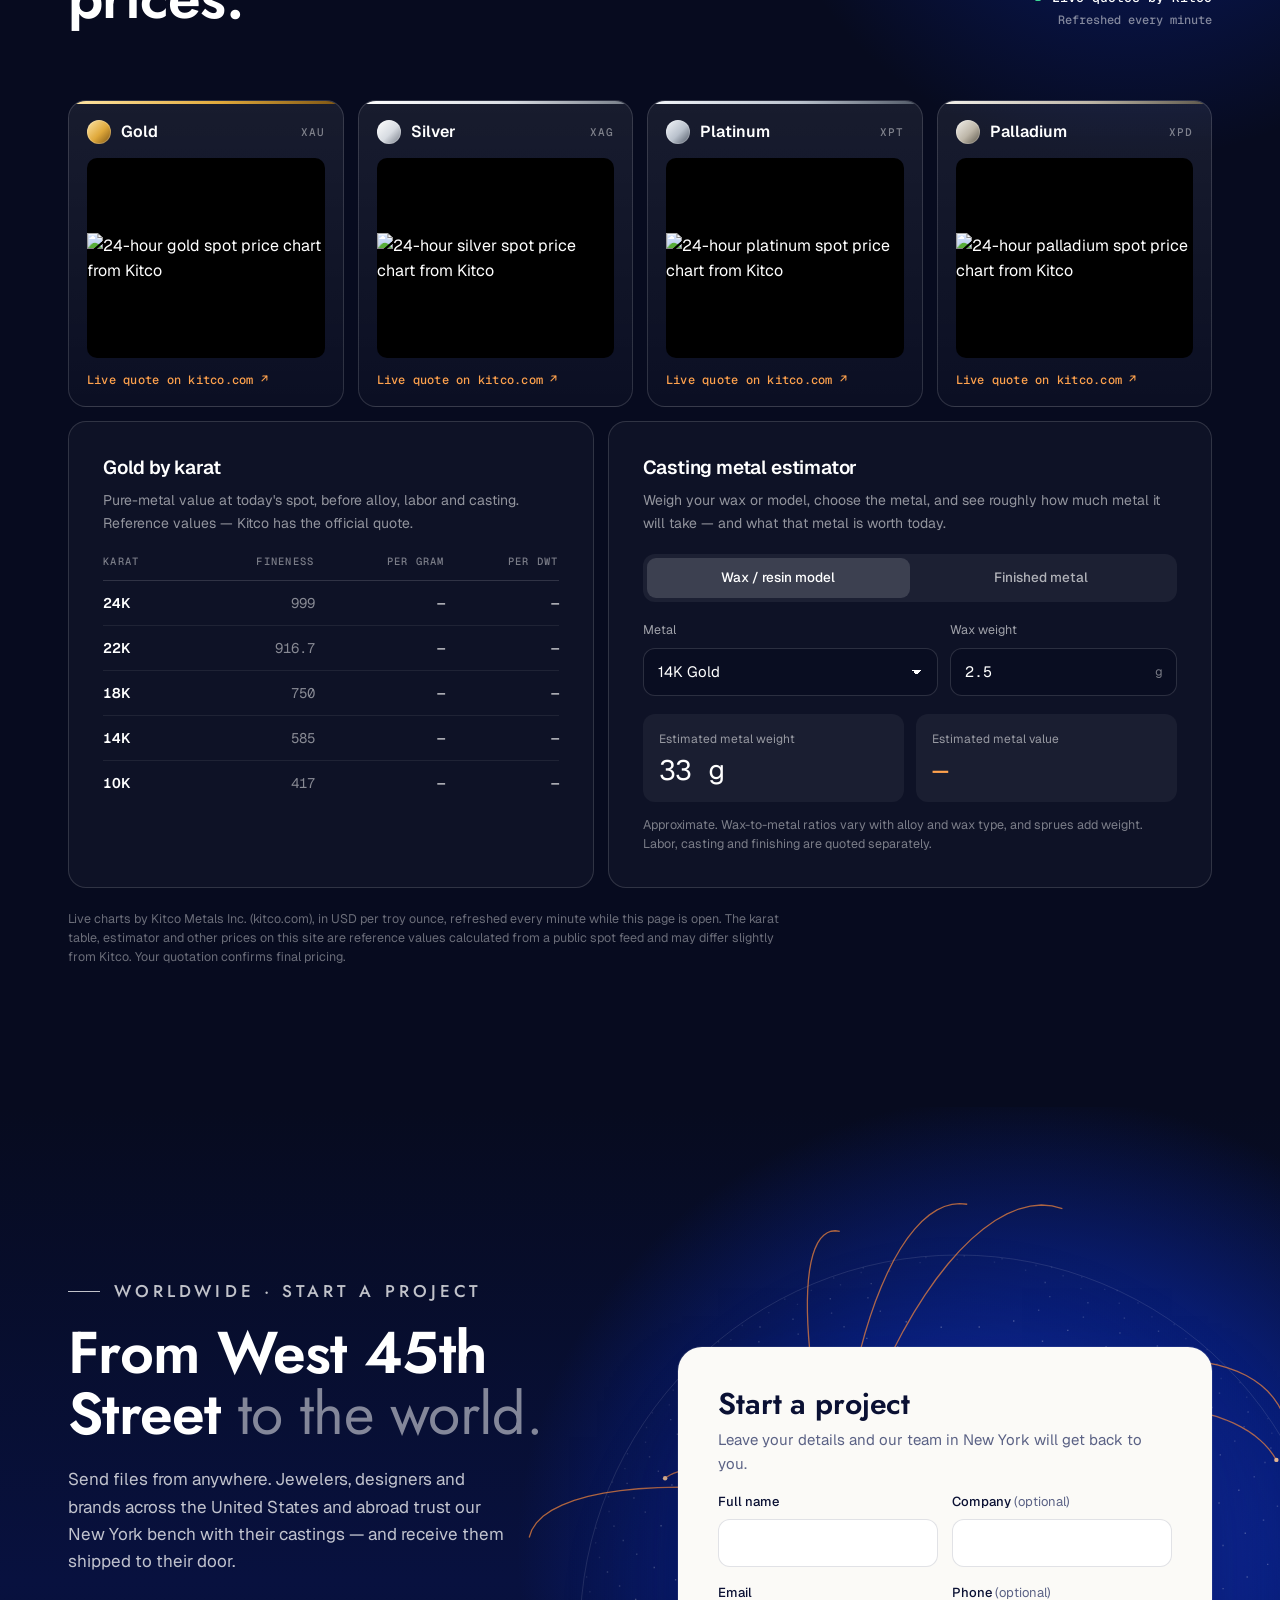
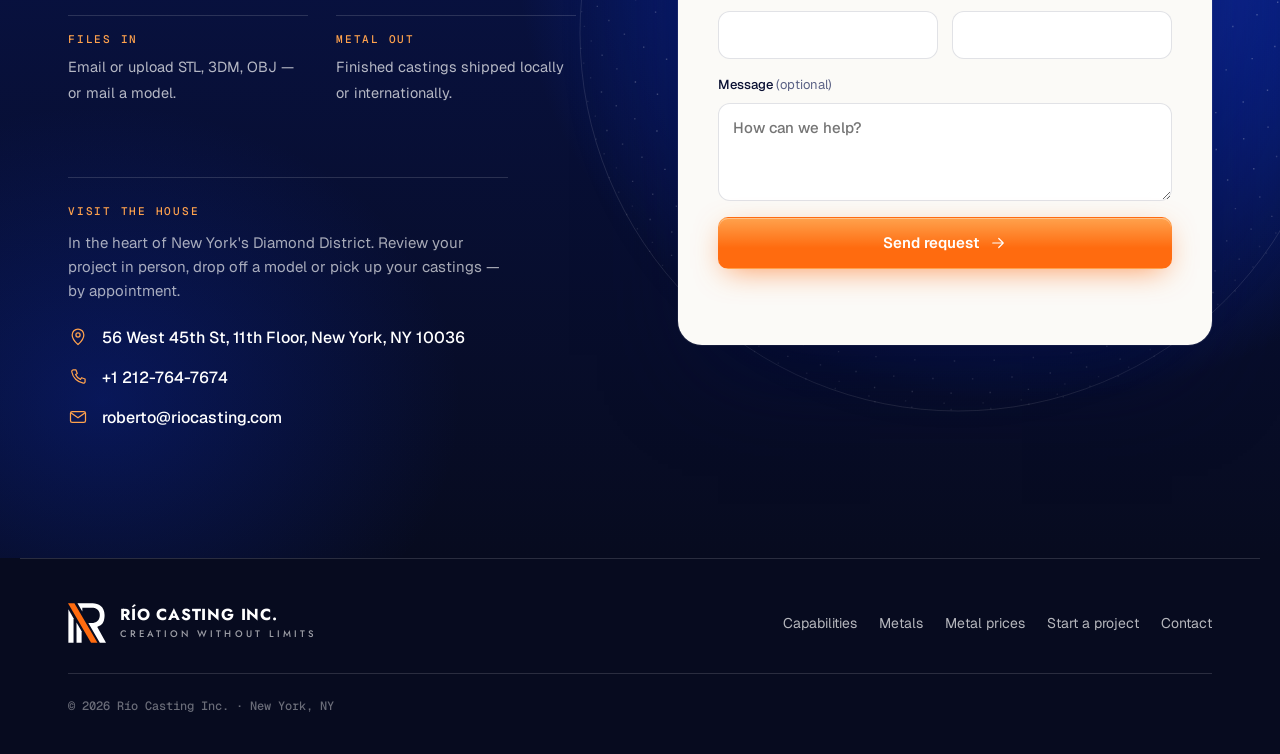
==== commit 981e99f9: "Metal desk: live Kitco charts linked to kitco.com; karat table and estimator kept as reference value" ====
--- a/index.html
+++ b/index.html
@@ -11,7 +11,7 @@
 <link rel="preconnect" href="https://fonts.gstatic.com" crossorigin />
 <link href="https://fonts.googleapis.com/css2?family=Jost:wght@400..700&family=Geist:wght@400..600&family=Geist+Mono:wght@400;500&display=swap" rel="stylesheet" />
 <link rel="preload" as="image" href="assets/video/hero-poster.jpg?v=2" />
-<link rel="stylesheet" href="styles.css?v=59" />
+<link rel="stylesheet" href="styles.css?v=61" />
 <script>document.documentElement.classList.add("js")</script>
 </head>
 <body>
@@ -214,28 +214,42 @@
   <div class="wrap">
     <div class="head head--split">
       <div>
-        <p class="eyebrow eyebrow--light"><span class="bar"></span>Metal desk · Updated live</p>
+        <p class="eyebrow eyebrow--light"><span class="bar"></span>Metal desk · Live from Kitco</p>
         <h2>Today's <em>precious metal</em> prices.</h2>
       </div>
       <div class="market__meta">
-        <p class="status"><i class="dot" data-status></i><span id="feedStatus">Connecting to market…</span></p>
-        <p class="stamp" id="feedStamp">&nbsp;</p>
-      </div>
-    </div>
-
-    <div class="units" role="group" aria-label="Price unit">
-      <button class="unit is-on" data-unit="oz" aria-pressed="true">Troy oz</button>
-      <button class="unit" data-unit="g" aria-pressed="false">Gram</button>
-      <button class="unit" data-unit="dwt" aria-pressed="false">Pennyweight</button>
-      <button class="unit" data-unit="kg" aria-pressed="false">Kilo</button>
-    </div>
-
-    <div class="spots" id="spots"></div>
+        <p class="status"><i class="dot is-live"></i><span>Live quotes by Kitco</span></p>
+        <p class="stamp" id="kitcoStamp">Refreshed every minute</p>
+      </div>
+    </div>
+
+    <div class="kitco" id="kitco">
+      <a class="kitco__card" href="https://www.kitco.com/connecting.html" target="_blank" rel="noopener" style="--sw:linear-gradient(135deg,#FFE7A8,#E0A93B 55%,#7A5212)">
+        <span class="kitco__top"><i></i><b>Gold</b><small>XAU</small></span>
+        <span class="kitco__img"><img src="https://www.kitconet.com/images/live/s_gold.gif" alt="24-hour gold spot price chart from Kitco" loading="lazy" /></span>
+        <span class="kitco__go">Live quote on kitco.com ↗</span>
+      </a>
+      <a class="kitco__card" href="https://www.kitco.com/connecting.html" target="_blank" rel="noopener" style="--sw:linear-gradient(135deg,#FFFFFF,#D8DCE2 55%,#737A85)">
+        <span class="kitco__top"><i></i><b>Silver</b><small>XAG</small></span>
+        <span class="kitco__img"><img src="https://www.kitconet.com/images/live/s_silv.gif" alt="24-hour silver spot price chart from Kitco" loading="lazy" /></span>
+        <span class="kitco__go">Live quote on kitco.com ↗</span>
+      </a>
+      <a class="kitco__card" href="https://www.kitco.com/connecting.html" target="_blank" rel="noopener" style="--sw:linear-gradient(135deg,#F4F7FB,#B9C1CC 55%,#4D5563)">
+        <span class="kitco__top"><i></i><b>Platinum</b><small>XPT</small></span>
+        <span class="kitco__img"><img src="https://www.kitconet.com/images/live/s_plat.gif" alt="24-hour platinum spot price chart from Kitco" loading="lazy" /></span>
+        <span class="kitco__go">Live quote on kitco.com ↗</span>
+      </a>
+      <a class="kitco__card" href="https://www.kitco.com/connecting.html" target="_blank" rel="noopener" style="--sw:linear-gradient(135deg,#F3F1EC,#BDB6A8 55%,#5A5448)">
+        <span class="kitco__top"><i></i><b>Palladium</b><small>XPD</small></span>
+        <span class="kitco__img"><img src="https://www.kitconet.com/images/live/s_plad.gif" alt="24-hour palladium spot price chart from Kitco" loading="lazy" /></span>
+        <span class="kitco__go">Live quote on kitco.com ↗</span>
+      </a>
+    </div>
 
     <div class="desk">
       <div class="karat">
         <h3>Gold by karat</h3>
-        <p class="muted">Pure-metal value at today's spot, before alloy, labor and casting.</p>
+        <p class="muted">Pure-metal value at today's spot, before alloy, labor and casting. Reference values — Kitco has the official quote.</p>
         <table class="ktable" id="ktable">
           <thead><tr><th scope="col">Karat</th><th scope="col">Fineness</th><th scope="col">Per gram</th><th scope="col">Per dwt</th></tr></thead>
           <tbody></tbody>
@@ -264,7 +278,7 @@
         <p class="fine" id="calcNote">Approximate. Wax-to-metal ratios vary with alloy and wax type, and sprues add weight. Labor, casting and finishing are quoted separately.</p>
       </form>
     </div>
-    <p class="fine market__src">Spot prices in USD, sourced from a public market feed and refreshed every minute while this page is open. For reference only — your quotation confirms final pricing.</p>
+    <p class="fine market__src">Live charts by Kitco Metals Inc. (kitco.com), in USD per troy ounce, refreshed every minute while this page is open. The karat table, estimator and other prices on this site are reference values calculated from a public spot feed and may differ slightly from Kitco. Your quotation confirms final pricing.</p>
   </div>
 </section>
 
@@ -331,6 +345,6 @@
 </footer>
 
 <script src="config.js?v=46" defer></script>
-<script src="main.js?v=58" defer></script>
+<script src="main.js?v=60" defer></script>
 </body>
 </html>
--- a/styles.css
+++ b/styles.css
@@ -264,23 +264,18 @@
 .market__meta{justify-self:end;text-align:right;font:500 13px var(--mono)}
 .status{display:flex;align-items:center;gap:10px;justify-content:flex-end}
 .stamp{color:rgba(255,255,255,.5);margin-top:6px;font-size:12px}
-.units{display:inline-flex;padding:4px;border-radius:12px;border:1px solid var(--line-l);background:rgba(255,255,255,.04);margin-bottom:22px}
-.unit{height:36px;padding:0 16px;border-radius:8px;border:0;background:none;color:rgba(255,255,255,.65);font-size:13px;font-weight:500;cursor:pointer;transition:background .2s,color .2s}
-.unit.is-on{background:#fff;color:var(--ink)}
-.spots{display:grid;grid-template-columns:repeat(4,1fr);gap:14px}
-.spot{position:relative;padding:24px;border-radius:var(--r);background:linear-gradient(180deg,rgba(255,255,255,.07),rgba(255,255,255,.02));border:1px solid var(--line-l);overflow:hidden}
-.spot::after{content:"";position:absolute;inset:0 0 auto;height:3px;background:var(--sw)}
-.spot__top{display:flex;align-items:center;gap:10px}
-.spot__top i{flex:none;width:26px;height:26px;border-radius:50%;background:var(--sw);box-shadow:inset 0 0 0 1px rgba(255,255,255,.2)}
-.spot__top b{font-weight:600}
-.spot__top small{margin-left:auto;font:500 11px var(--mono);color:rgba(255,255,255,.45);letter-spacing:.08em}
-.spot__price{margin-top:22px;font:400 clamp(28px,2.6vw,36px)/1 var(--mono);letter-spacing:-.03em;font-variant-numeric:tabular-nums;transition:color .6s}
-.spot__price.flash-up{color:var(--up)}.spot__price.flash-down{color:var(--down)}
-.spot__unit{margin-top:8px;font-size:12.5px;color:rgba(255,255,255,.5)}
-.spot__chg{margin-top:14px;font:500 12px var(--mono);color:rgba(255,255,255,.55)}
-.spot__chg.up{color:var(--up)}.spot__chg.down{color:var(--down)}
-.spot.is-loading .spot__price{color:transparent;background:linear-gradient(90deg,rgba(255,255,255,.06),rgba(255,255,255,.14),rgba(255,255,255,.06));background-size:200% 100%;border-radius:8px;animation:shimmer 1.4s infinite;width:70%}
-@keyframes shimmer{to{background-position:-200% 0}}
+/* live quotes: Kitco's own chart images, framed as cards and linked back to kitco.com as Kitco requires */
+.kitco{display:grid;grid-template-columns:repeat(4,minmax(0,1fr));gap:14px}
+.kitco__card{position:relative;display:flex;flex-direction:column;gap:14px;padding:18px;border-radius:var(--r);background:linear-gradient(180deg,rgba(255,255,255,.07),rgba(255,255,255,.02));border:1px solid var(--line-l);overflow:hidden;transition:border-color .25s,transform .3s var(--ease)}
+.kitco__card::after{content:"";position:absolute;inset:0 0 auto;height:3px;background:var(--sw)}
+.kitco__card:hover{border-color:rgba(255,162,77,.5);transform:translateY(-3px)}
+.kitco__top{display:flex;align-items:center;gap:10px}
+.kitco__top i{flex:none;width:24px;height:24px;border-radius:50%;background:var(--sw);box-shadow:inset 0 0 0 1px rgba(255,255,255,.2)}
+.kitco__top b{font-weight:600}
+.kitco__top small{margin-left:auto;font:500 11px var(--mono);color:rgba(255,255,255,.45);letter-spacing:.08em}
+.kitco__img{display:grid;place-items:center;min-height:200px;border-radius:10px;background:#000;overflow:hidden}
+.kitco__img img{max-width:100%;height:auto}
+.kitco__go{font:500 12px var(--mono);color:var(--molten-hi);letter-spacing:.02em}
 .desk{display:grid;grid-template-columns:1fr 1.15fr;gap:14px;margin-top:14px}
 .karat,.calc{border-radius:var(--r);border:1px solid var(--line-l);padding:clamp(22px,3vw,34px);background:rgba(255,255,255,.03)}
 .karat .muted,.calc .muted{color:rgba(255,255,255,.55);font-size:14px;margin:8px 0 20px}
@@ -370,7 +365,7 @@
   .nav__links{display:none}
   .burger{display:block}
   .caps{grid-template-columns:repeat(2,1fr)}
-  .spots{grid-template-columns:repeat(2,1fr)}
+  .kitco{grid-template-columns:repeat(2,minmax(0,1fr))}
 }
 @media (max-width:860px){
   .nav__tick{display:none}
@@ -420,8 +415,6 @@
   .capd .cap__ic{width:48px;height:48px}
   .capd__body p{font-size:16.5px}
   .capd__body ul{grid-template-columns:1fr}
-  .spots{grid-template-columns:1fr 1fr;gap:10px}
-  .spot{padding:18px}
   .lib__specs{grid-template-columns:1fr 1fr;gap:8px}
   .lib__grid{grid-template-columns:repeat(3,minmax(0,1fr));gap:8px}
   .lib__ask{grid-column:span 2}
@@ -431,13 +424,11 @@
   .lib__swatch{min-height:150px}
   .spec{padding:10px 12px}
   .spec b{font-size:14px}
-  .spot__price{font-size:22px}
-  .spot__chg{font-size:10.5px}
-  .spot__top small{display:none}
   .calc__row,.calc__out,.form__row{grid-template-columns:1fr}
   .closing__row{grid-template-columns:1fr}
-  .units{display:flex;width:100%}
-  .unit{flex:1;padding:0 6px;font-size:12px}
+  .kitco{display:flex;gap:10px;overflow-x:auto;scroll-snap-type:x mandatory;scrollbar-width:none;margin:0 calc(var(--gut) * -1);padding:0 var(--gut) 4px}
+  .kitco::-webkit-scrollbar{display:none}
+  .kitco__card{flex:none;width:258px;padding:16px;scroll-snap-align:center}
   .ktable th:nth-child(2),.ktable td:nth-child(2){display:none}
   .footer__in{grid-template-columns:1fr}
 }
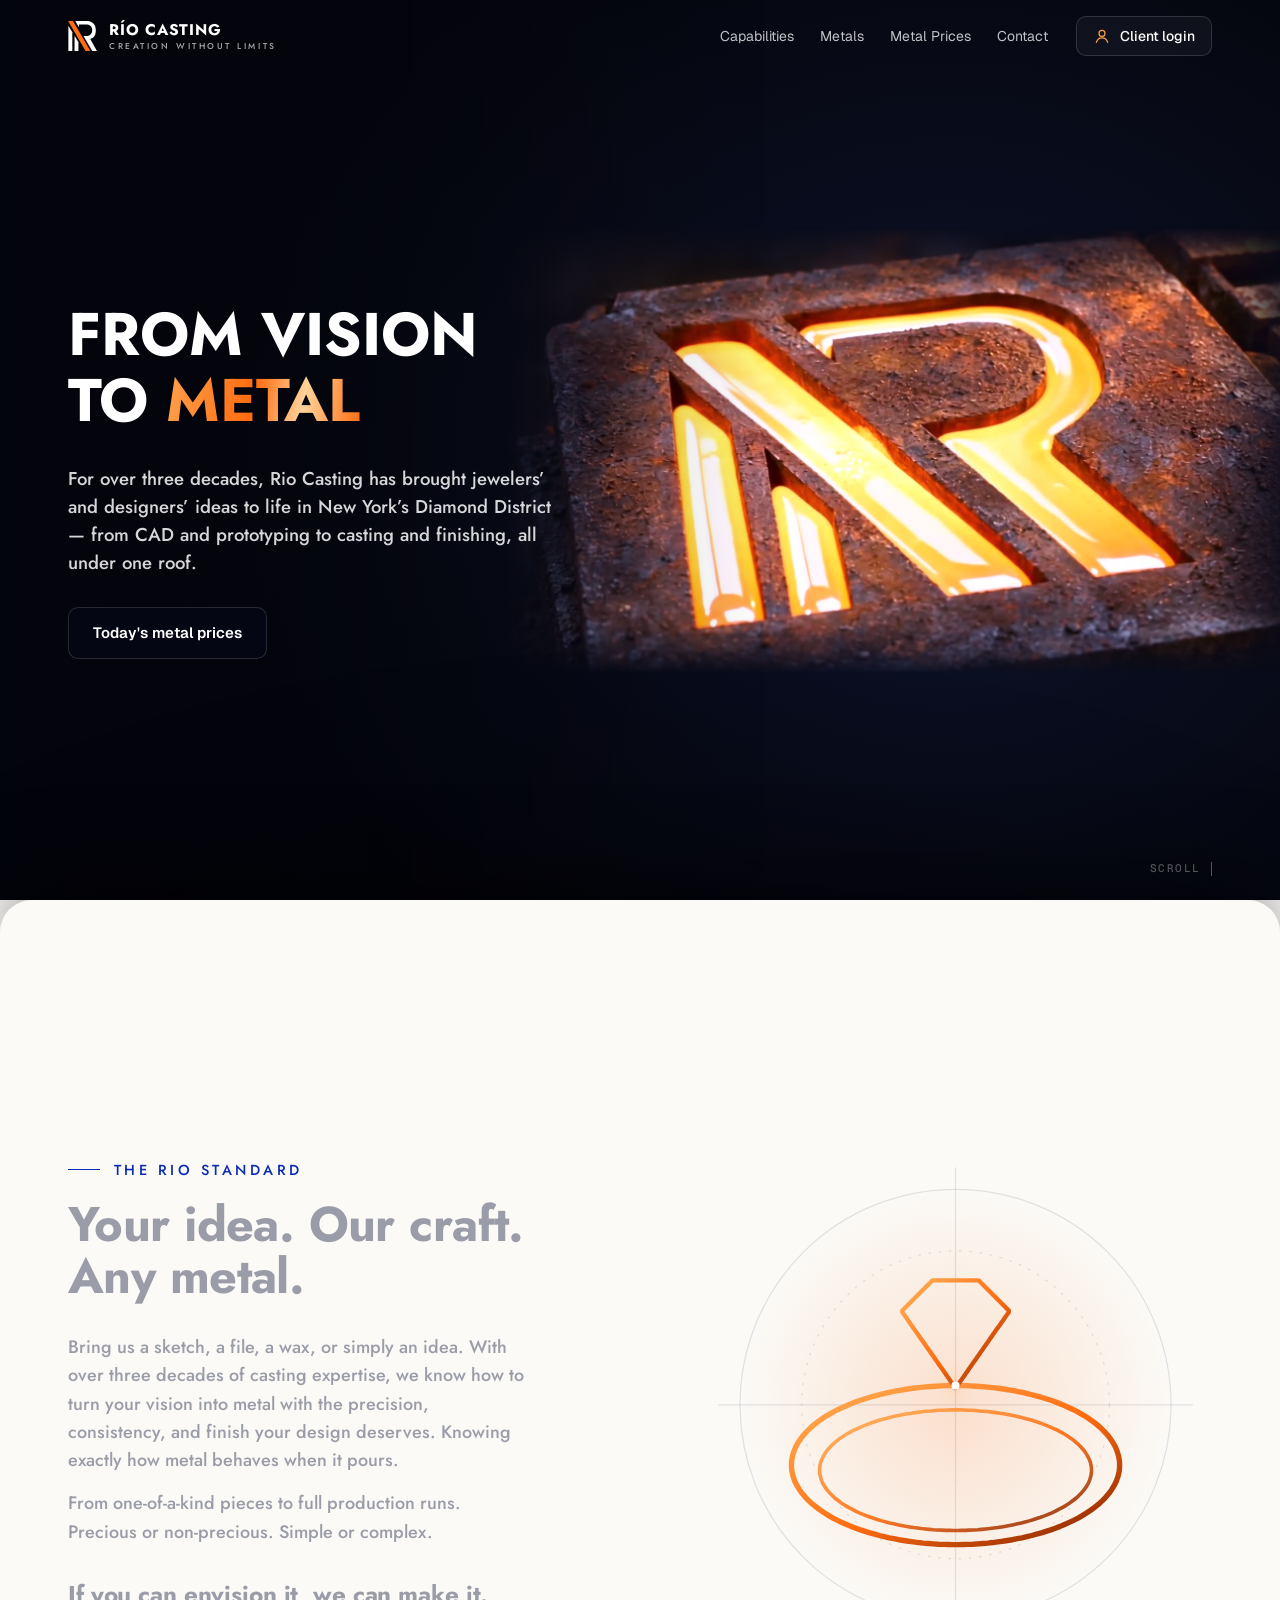
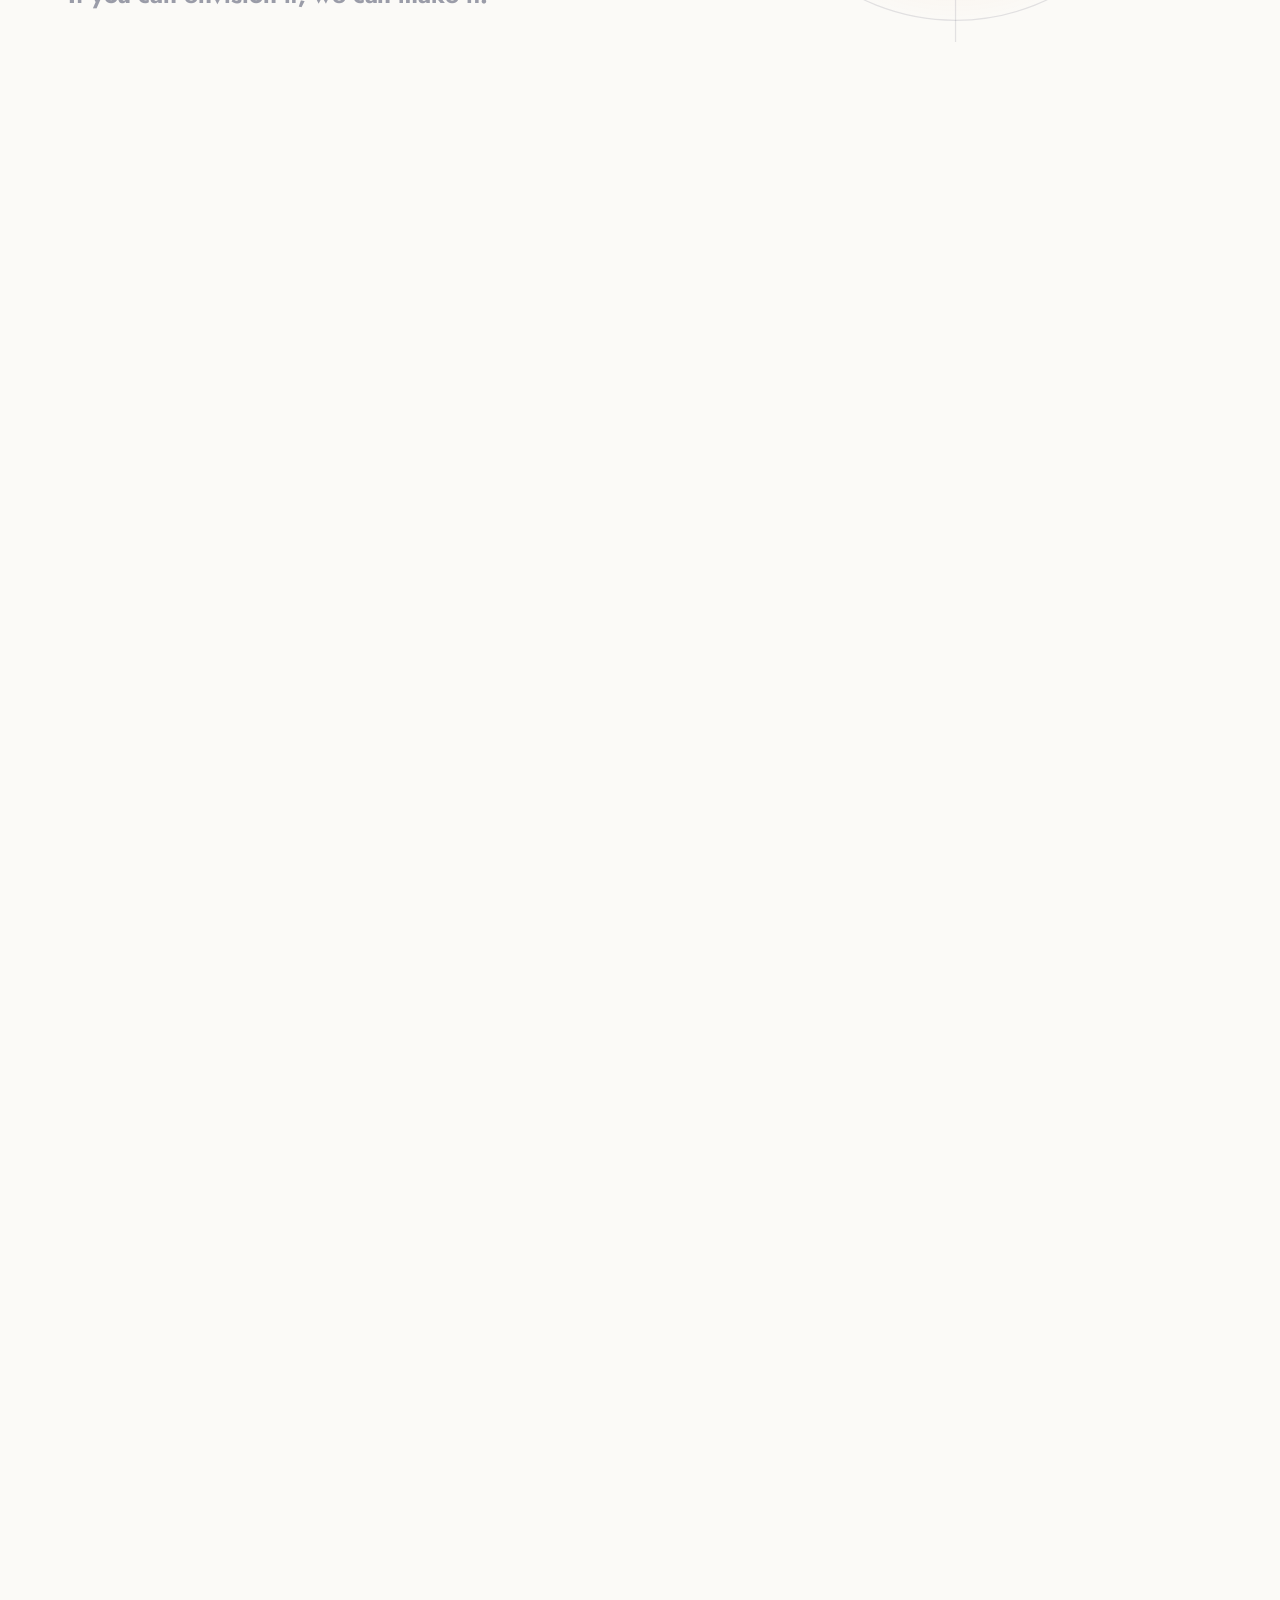
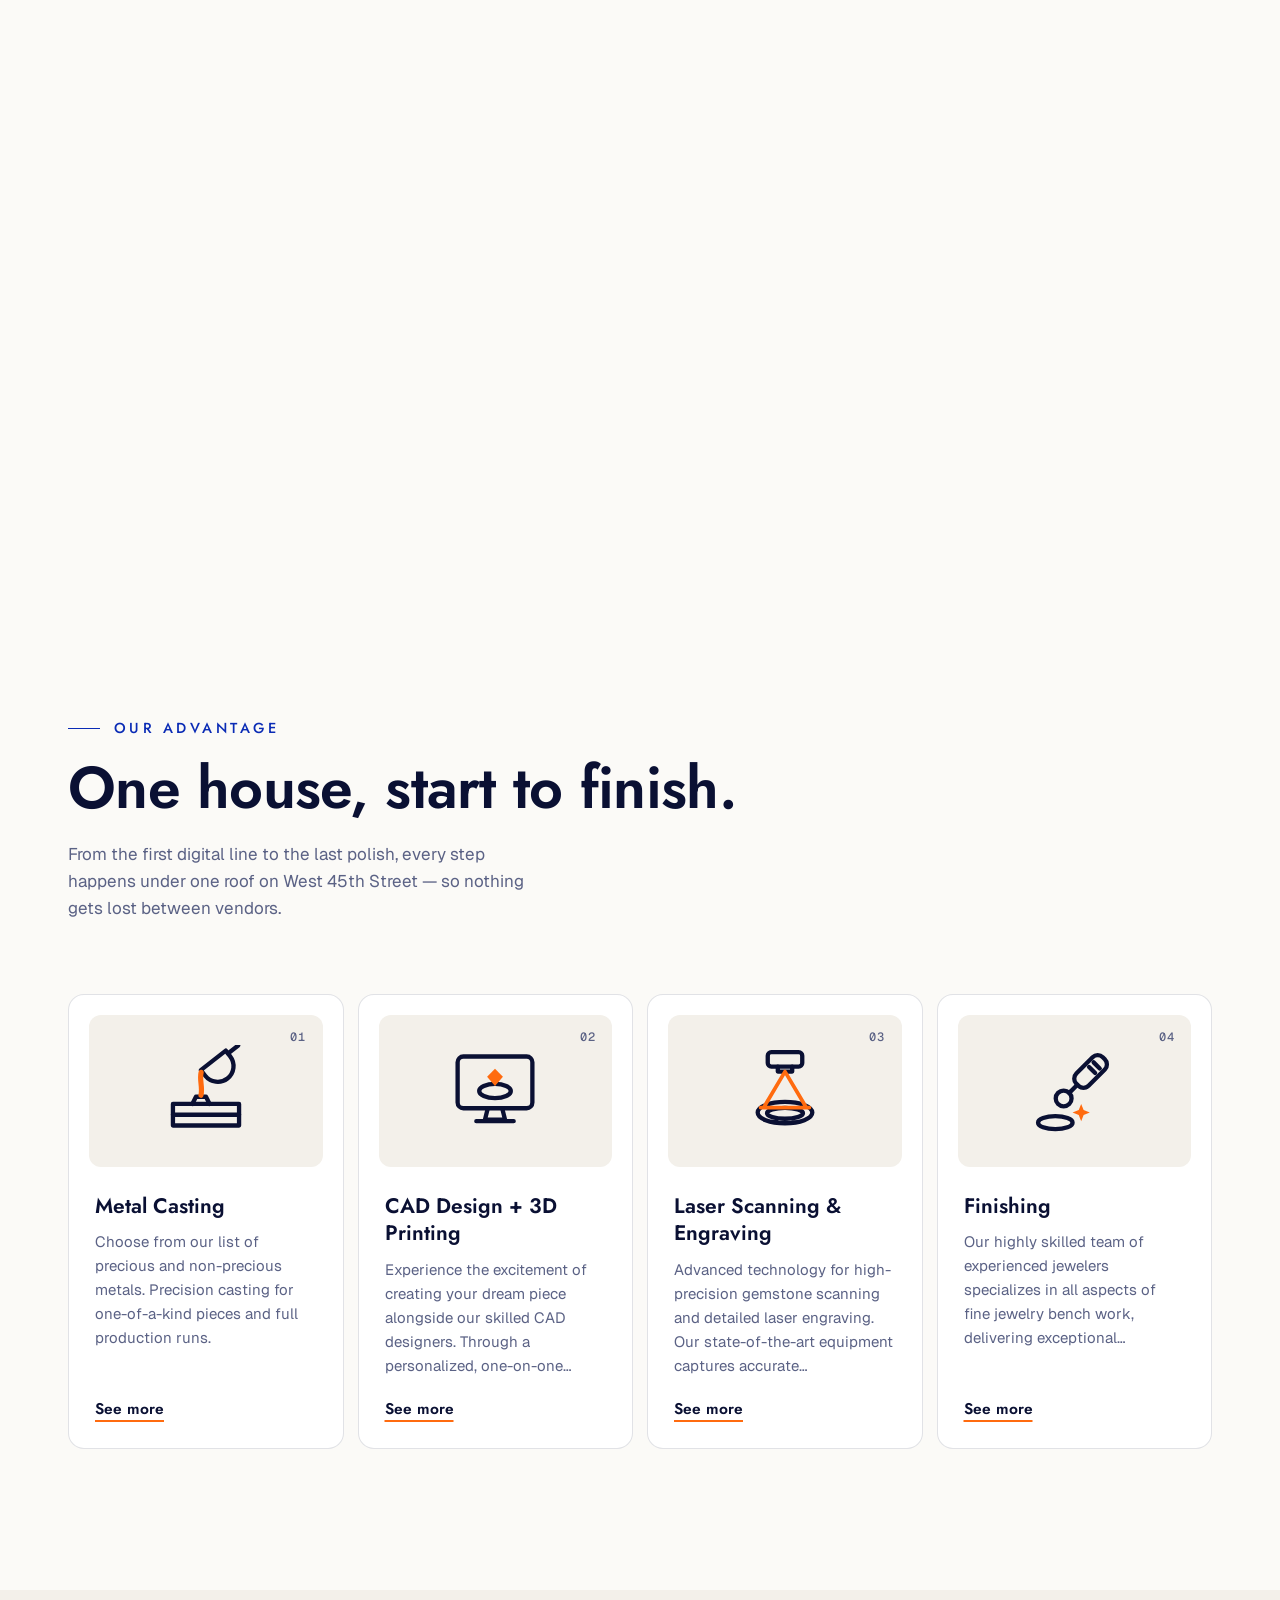
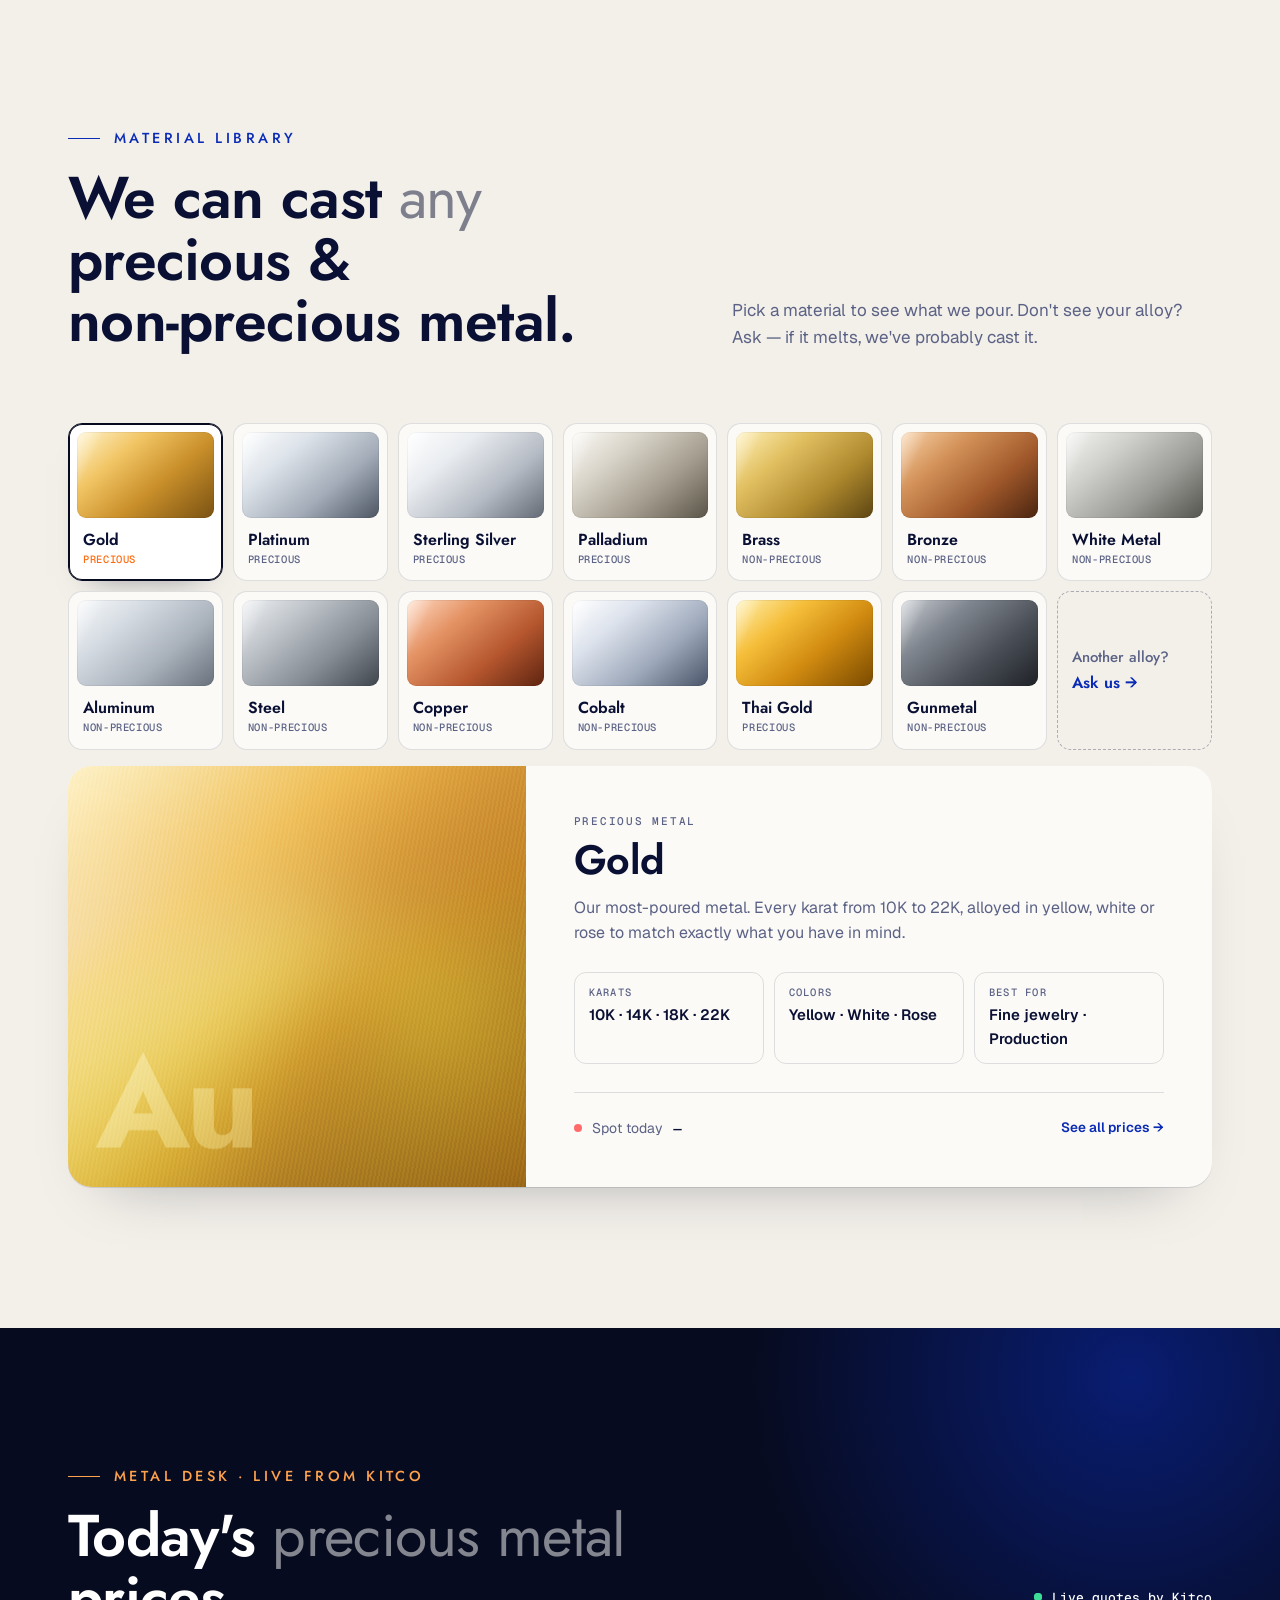
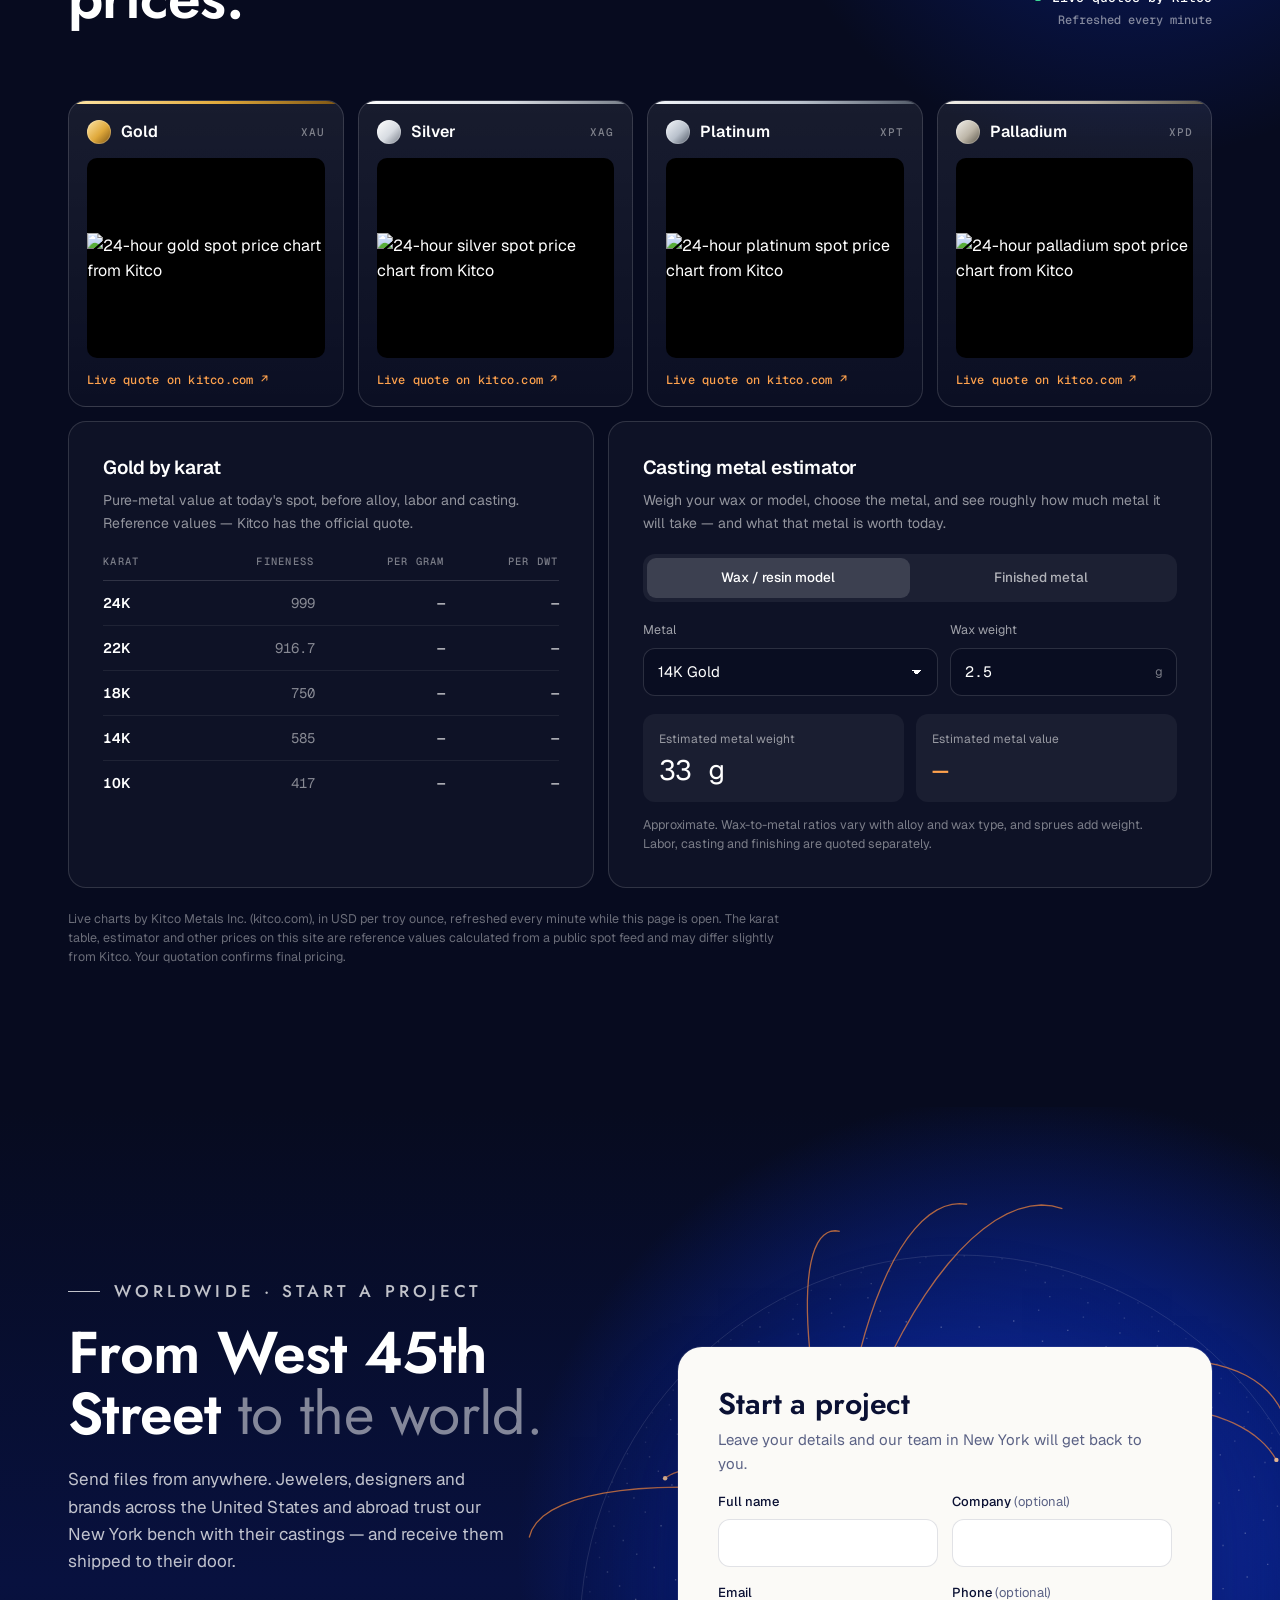
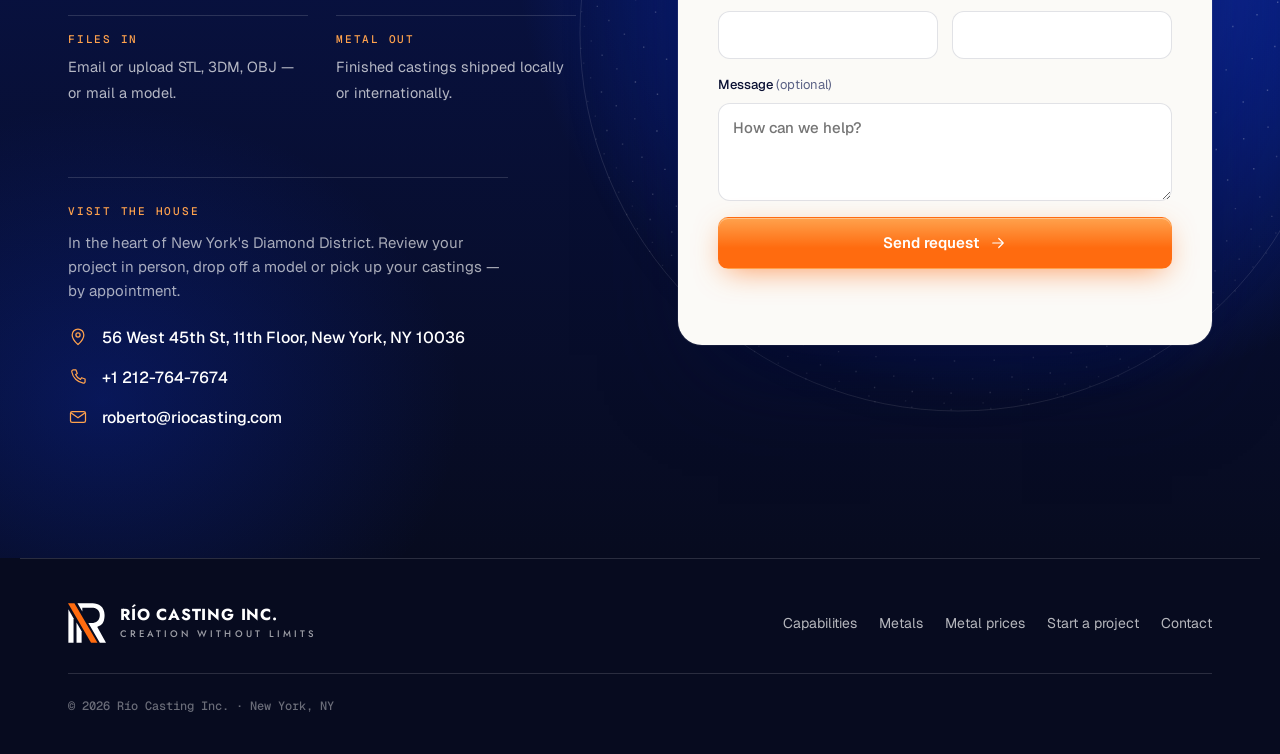
==== commit 39b549ae: "Header: Client login button (and mobile menu link) replaces the gold price ticker Co-Authored-By: Cl" ====
--- a/index.html
+++ b/index.html
@@ -11,7 +11,7 @@
 <link rel="preconnect" href="https://fonts.gstatic.com" crossorigin />
 <link href="https://fonts.googleapis.com/css2?family=Jost:wght@400..700&family=Geist:wght@400..600&family=Geist+Mono:wght@400;500&display=swap" rel="stylesheet" />
 <link rel="preload" as="image" href="assets/video/hero-poster.jpg?v=2" />
-<link rel="stylesheet" href="styles.css?v=61" />
+<link rel="stylesheet" href="styles.css?v=62" />
 <script>document.documentElement.classList.add("js")</script>
 </head>
 <body>
@@ -23,6 +23,7 @@
     <path d="M120.56 0 L314.7 0.2 C388.7 0.2 466.7 43 466.7 151 C466.7 291 392.08 284.62 373.7 303 L484.8 505 L405.97 505 L259.6 253.5 L299.7 253.5 C361.7 253.5 405.7 221 405.7 151 C405.7 77 345.7 57.6 307.7 57.6 L182.7 57.6 L182.7 106.77 Z" fill="currentColor"/>
     <path d="M-0.04 0 L81.96 0 L375.87 505 L293.87 505 Z" style="fill:var(--logo-bar,#FF6B0F)"/>
   </symbol>
+  <symbol id="i-user" viewBox="0 0 24 24"><circle cx="12" cy="8.5" r="4" fill="none" stroke="currentColor" stroke-width="1.6"/><path d="M4.5 20.5c1.2-4 4-6 7.5-6s6.3 2 7.5 6" fill="none" stroke="currentColor" stroke-width="1.6" stroke-linecap="round"/></symbol>
   <symbol id="i-arrow" viewBox="0 0 24 24"><path d="M5 12h14M13 6l6 6-6 6" fill="none" stroke="currentColor" stroke-width="1.6" stroke-linecap="round" stroke-linejoin="round"/></symbol>
   <symbol id="i-cast" viewBox="0 0 64 64"><g fill="none" stroke="currentColor" stroke-width="3" stroke-linecap="round" stroke-linejoin="round"><g transform="rotate(-38 42 17)"><path d="M31 9h22v5a11 11 0 0 1-22 0z"/><path d="M53 11.5h9"/></g><path d="M9 41h46v15H9z"/><path d="M9 48.5h46"/><path d="M22.5 41l2.5-5h7l2.5 5"/></g><path d="M28.6 19c-1.3 5.5 1.2 10-.1 16" fill="none" stroke-width="3.6" stroke-linecap="round" style="stroke:var(--ic-accent,#FF6B0F)"/></symbol>
   <symbol id="i-cad" viewBox="0 0 64 64"><g fill="none" stroke="currentColor" stroke-width="3" stroke-linecap="round" stroke-linejoin="round"><rect x="6" y="8" width="52" height="36" rx="4"/><path d="M27 44l-2 8h14l-2-8M19 53h26"/><ellipse cx="32" cy="32" rx="11" ry="5"/></g><path d="M32 16.5l5.5 5.5-5.5 6.5-5.5-6.5z" style="fill:var(--ic-accent,#FF6B0F)"/></symbol>
@@ -48,16 +49,14 @@
       <a href="#contact">Contact</a>
     </nav>
     <div class="nav__right">
-      <a class="nav__tick" href="#market" aria-label="Gold spot price">
-        <i class="dot" data-status></i><span>Gold</span><b data-nav-gold>—</b><em>/oz</em>
-      </a>
+      <a class="nav__login" href="portal/"><svg aria-hidden="true"><use href="#i-user"/></svg><span>Client login</span></a>
       <button class="burger" id="burger" aria-label="Open menu" aria-expanded="false" aria-controls="menu"><span></span><span></span></button>
     </div>
   </div>
 </header>
 <div class="menu" id="menu" hidden>
   <nav aria-label="Mobile">
-    <a href="#capabilities">Capabilities</a><a href="#metals">Metals</a><a href="#market">Metal Prices</a><a href="#start">Start a project</a><a href="#contact">Contact</a>
+    <a href="#capabilities">Capabilities</a><a href="#metals">Metals</a><a href="#market">Metal Prices</a><a href="#start">Start a project</a><a href="#contact">Contact</a><a href="portal/">Client login</a>
   </nav>
 </div>
 
@@ -345,6 +344,6 @@
 </footer>
 
 <script src="config.js?v=46" defer></script>
-<script src="main.js?v=60" defer></script>
+<script src="main.js?v=62" defer></script>
 </body>
 </html>
--- a/styles.css
+++ b/styles.css
@@ -86,9 +86,9 @@
 .nav__links a{opacity:.75;transition:opacity .2s}
 .nav__links a:hover{opacity:1}
 .nav__right{display:flex;align-items:center;gap:14px}
-.nav__tick{display:flex;align-items:center;gap:8px;font:500 12.5px/1 var(--mono);padding:9px 14px;border:1px solid var(--line-l);border-radius:10px;background:rgba(255,255,255,.04)}
-.nav__tick span{opacity:.6}
-.nav__tick em{font-style:normal;opacity:.5}
+.nav__login{display:flex;align-items:center;gap:9px;height:40px;padding:0 16px;border:1px solid var(--line-l);border-radius:10px;background:rgba(255,255,255,.04);font-size:14px;font-weight:500;white-space:nowrap;transition:background .2s,border-color .2s}
+.nav__login svg{width:18px;height:18px;color:var(--molten-hi)}
+.nav__login:hover{background:rgba(255,255,255,.1);border-color:rgba(255,255,255,.3)}
 .burger{display:none;width:44px;height:44px;border-radius:10px;border:1px solid var(--line-l);background:rgba(255,255,255,.05);cursor:pointer;position:relative}
 .burger span{position:absolute;left:14px;right:14px;height:1.5px;background:#fff;transition:transform .3s var(--ease),top .3s var(--ease)}
 .burger span:first-child{top:17px}.burger span:last-child{top:25px}
@@ -368,7 +368,7 @@
   .kitco{grid-template-columns:repeat(2,minmax(0,1fr))}
 }
 @media (max-width:860px){
-  .nav__tick{display:none}
+  .nav__right{gap:10px}
   .head--split{grid-template-columns:1fr;gap:20px}
   .market__meta{justify-self:start;text-align:left}
   .status{justify-content:flex-start}
@@ -401,6 +401,8 @@
 }
 @media (max-width:560px){
   .btn--sm{display:none}
+  .nav__login{width:44px;height:44px;padding:0;justify-content:center}
+  .nav__login span{position:absolute;width:1px;height:1px;overflow:hidden;clip:rect(0 0 0 0);white-space:nowrap}
   .hero__in{padding-top:min(50svh,400px)}
   .hero__title{font-size:clamp(36px,10.6vw,50px)}
   .hero__sub{font-size:17px;max-width:none}
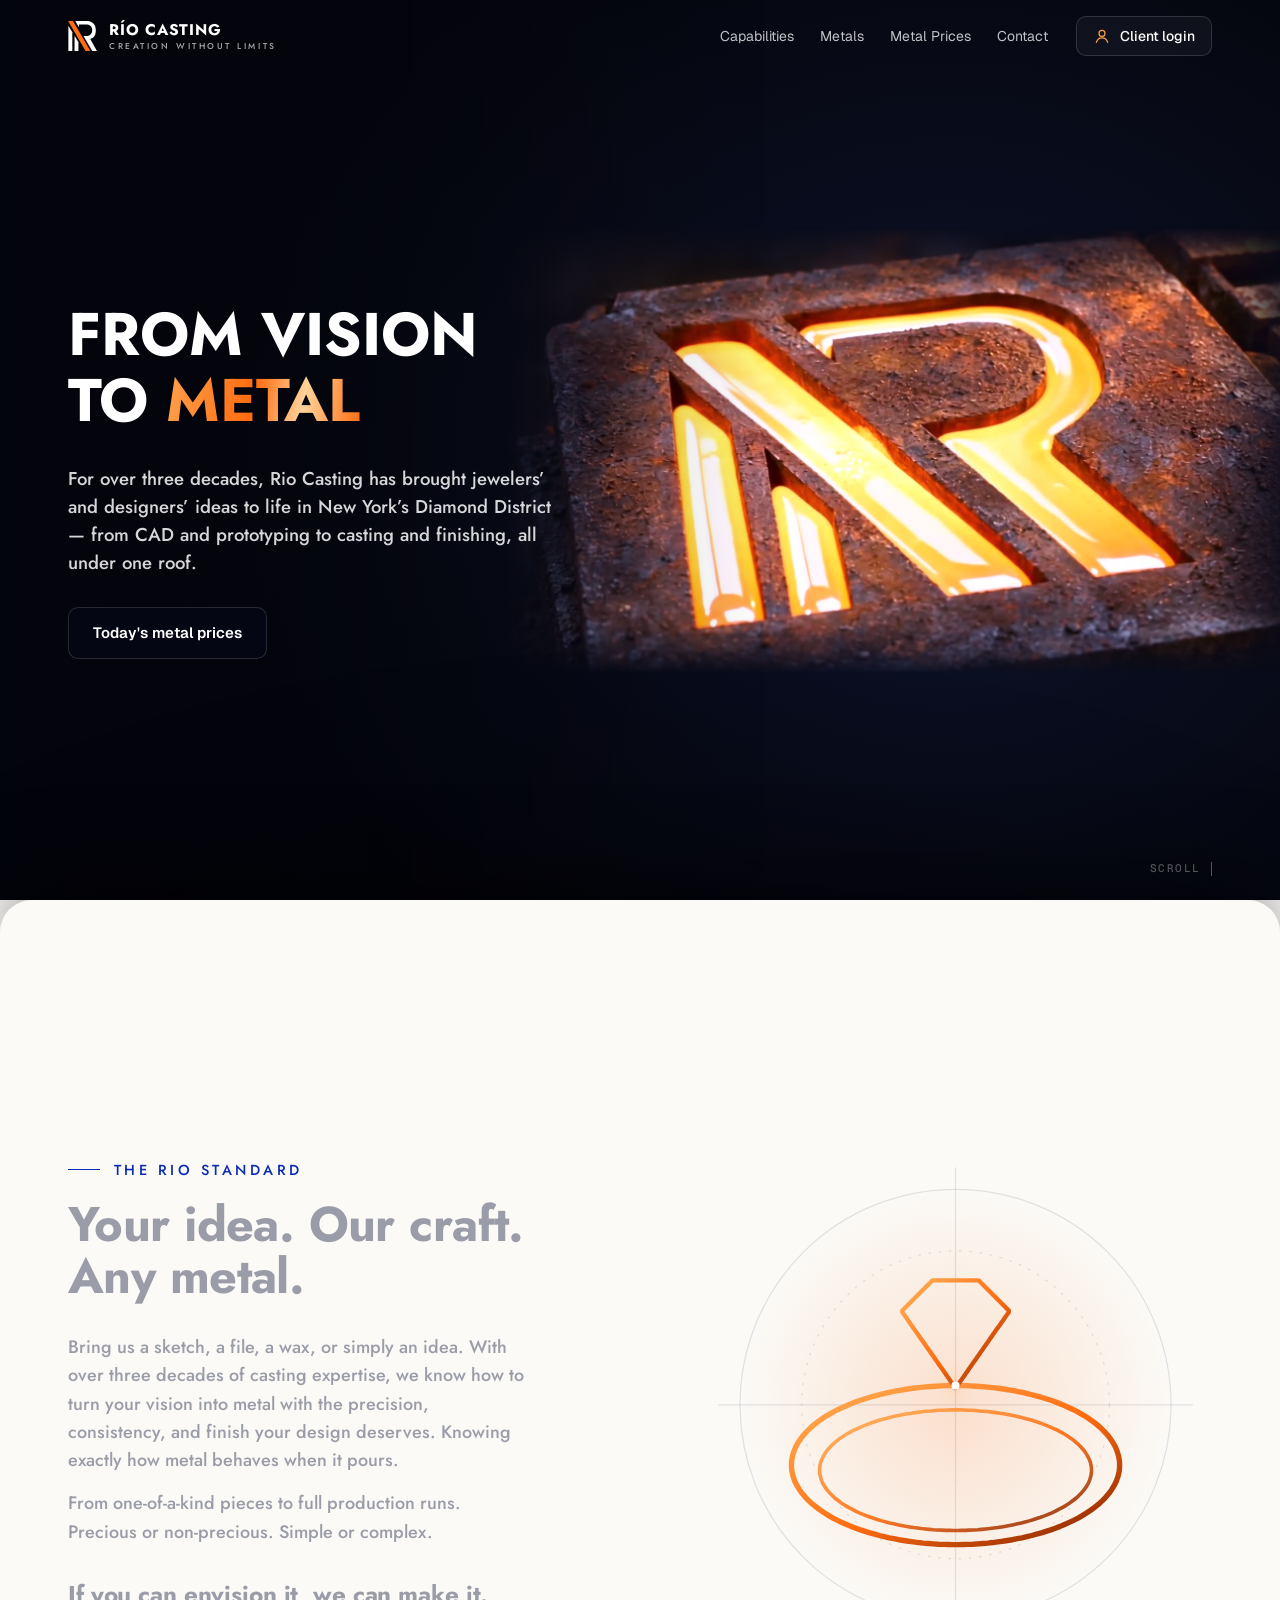
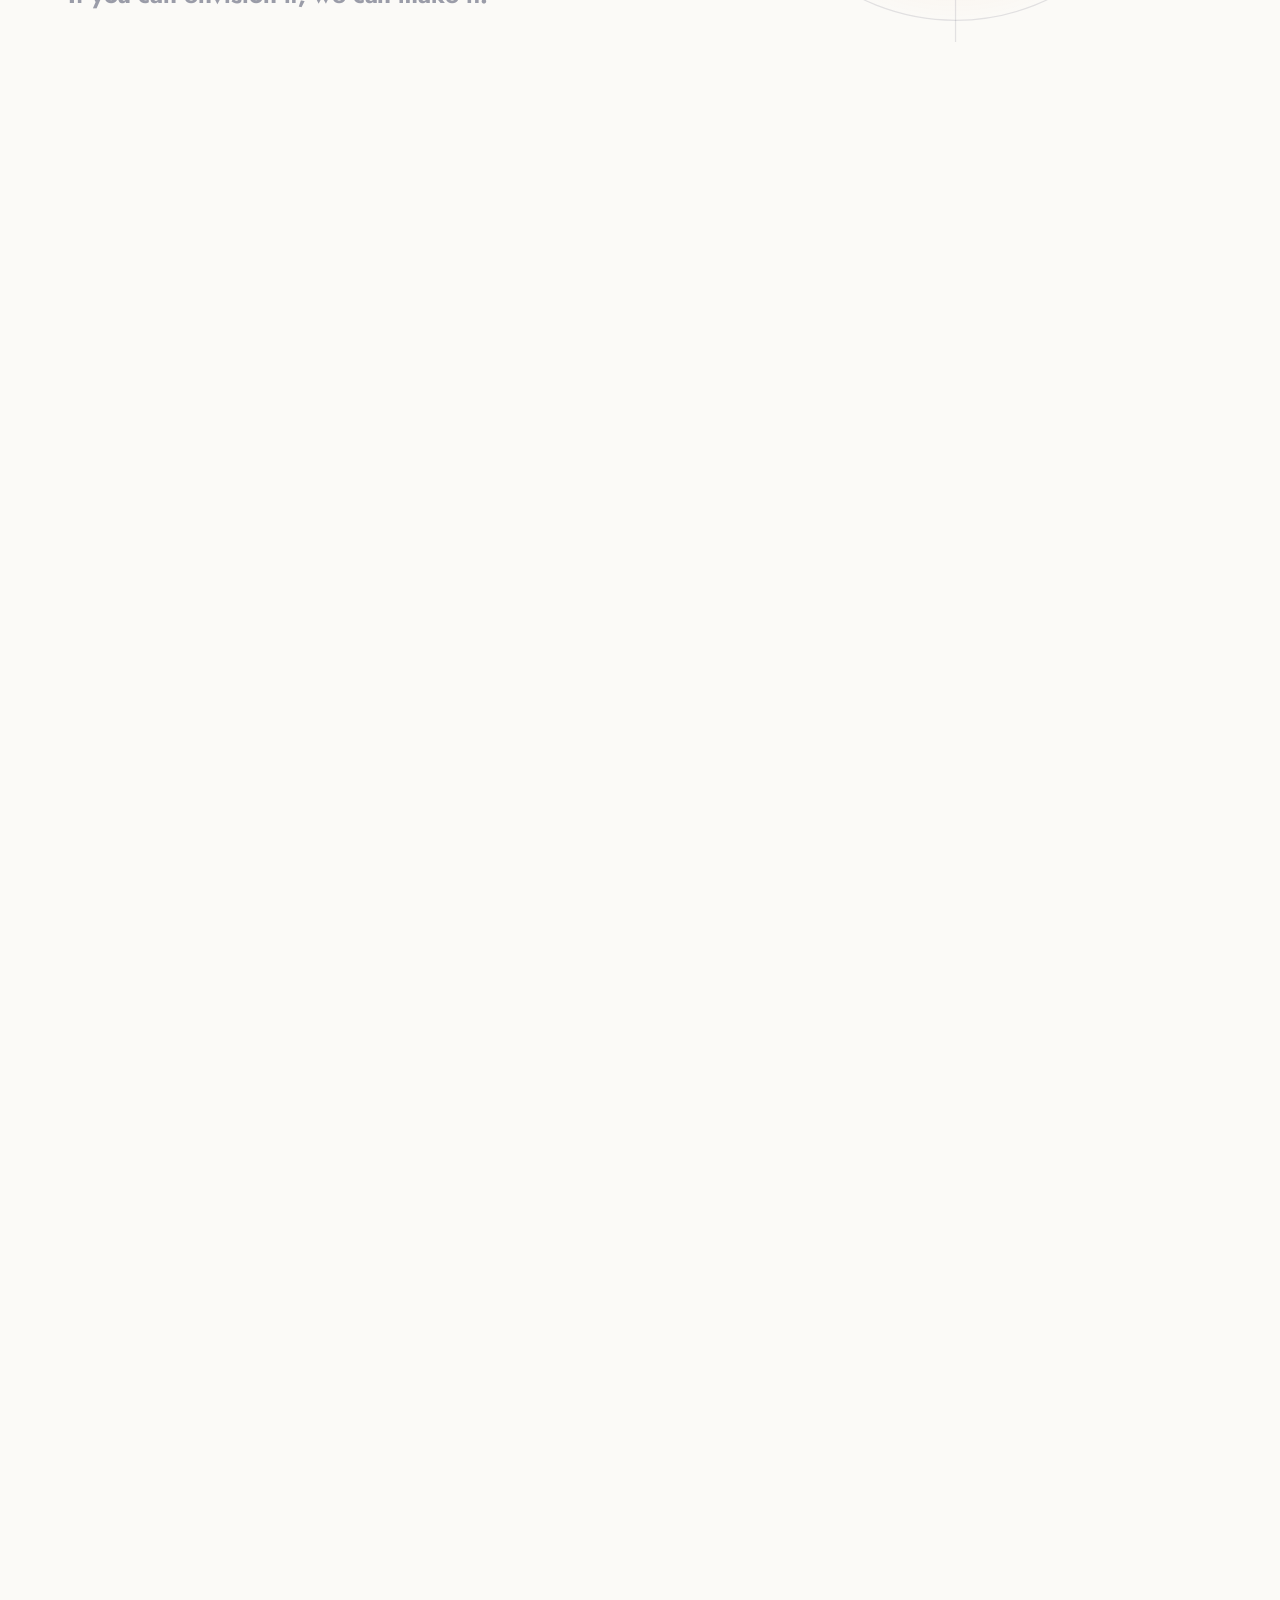
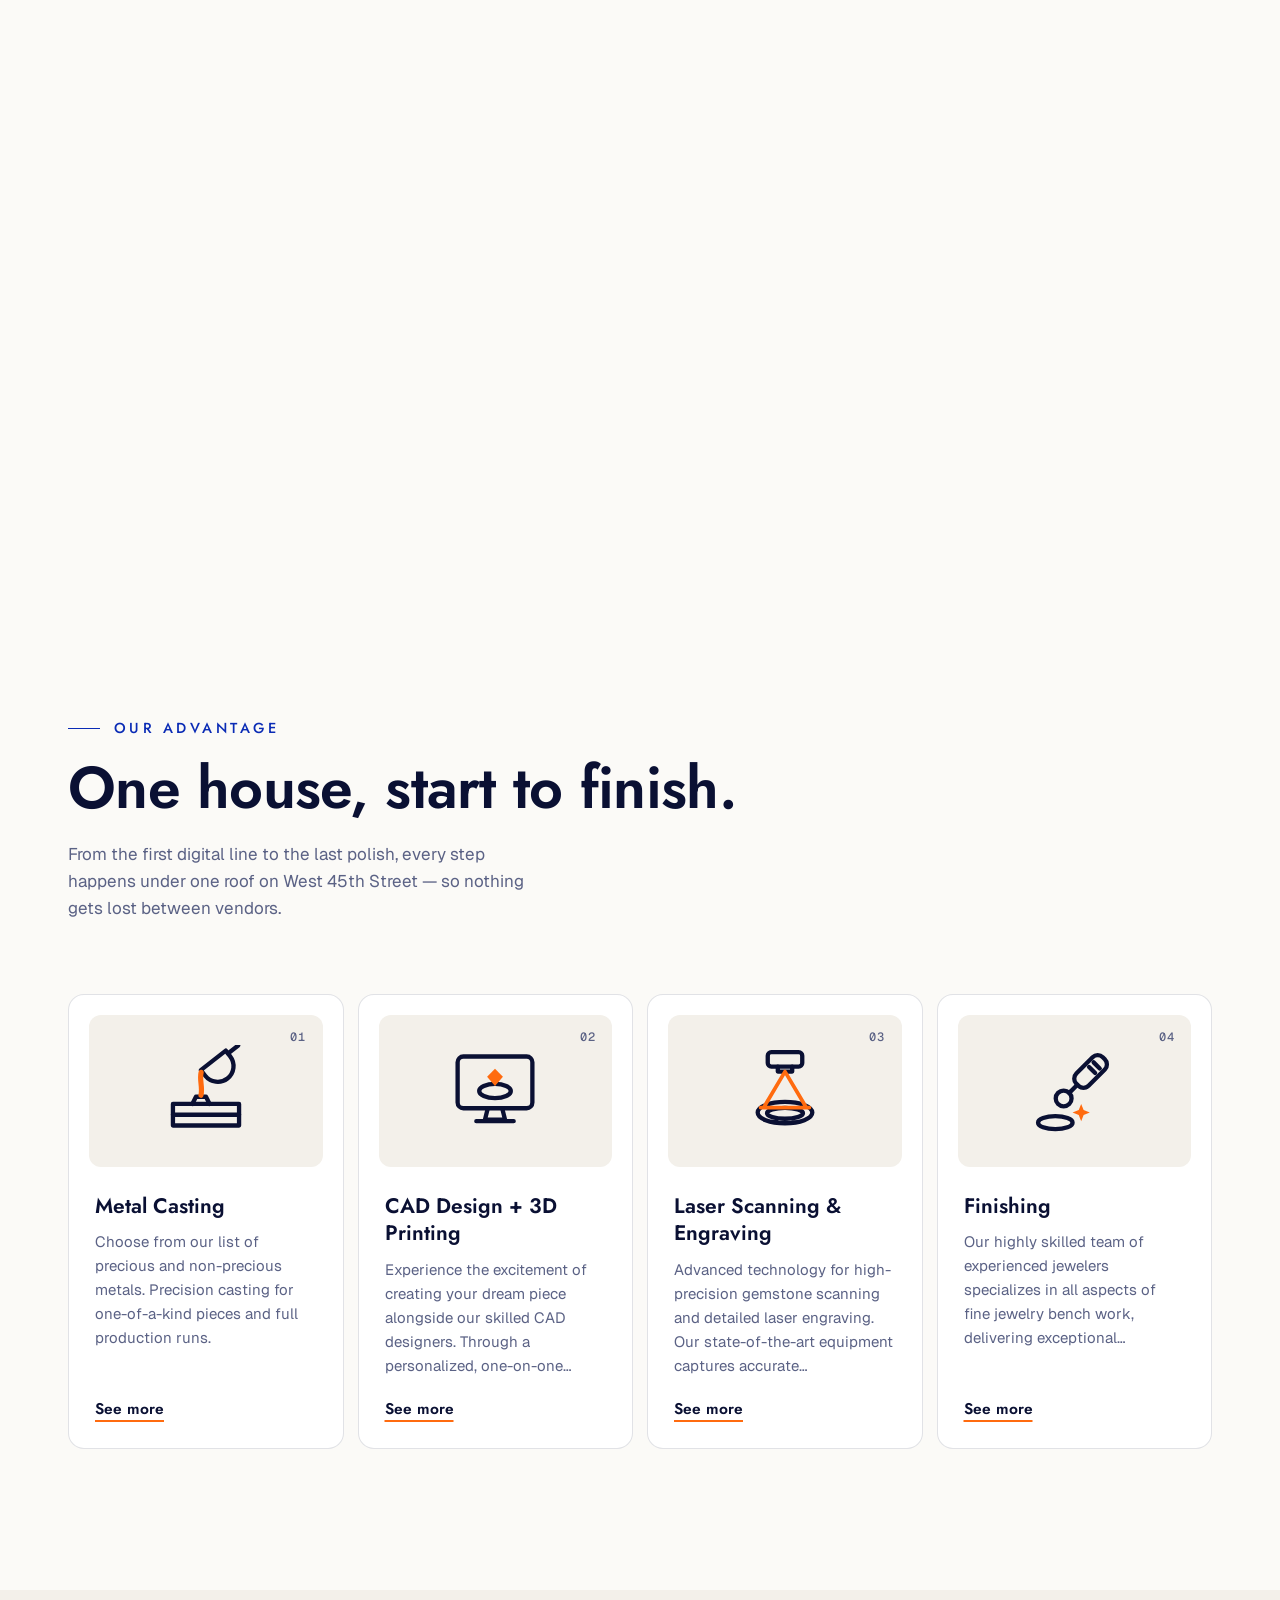
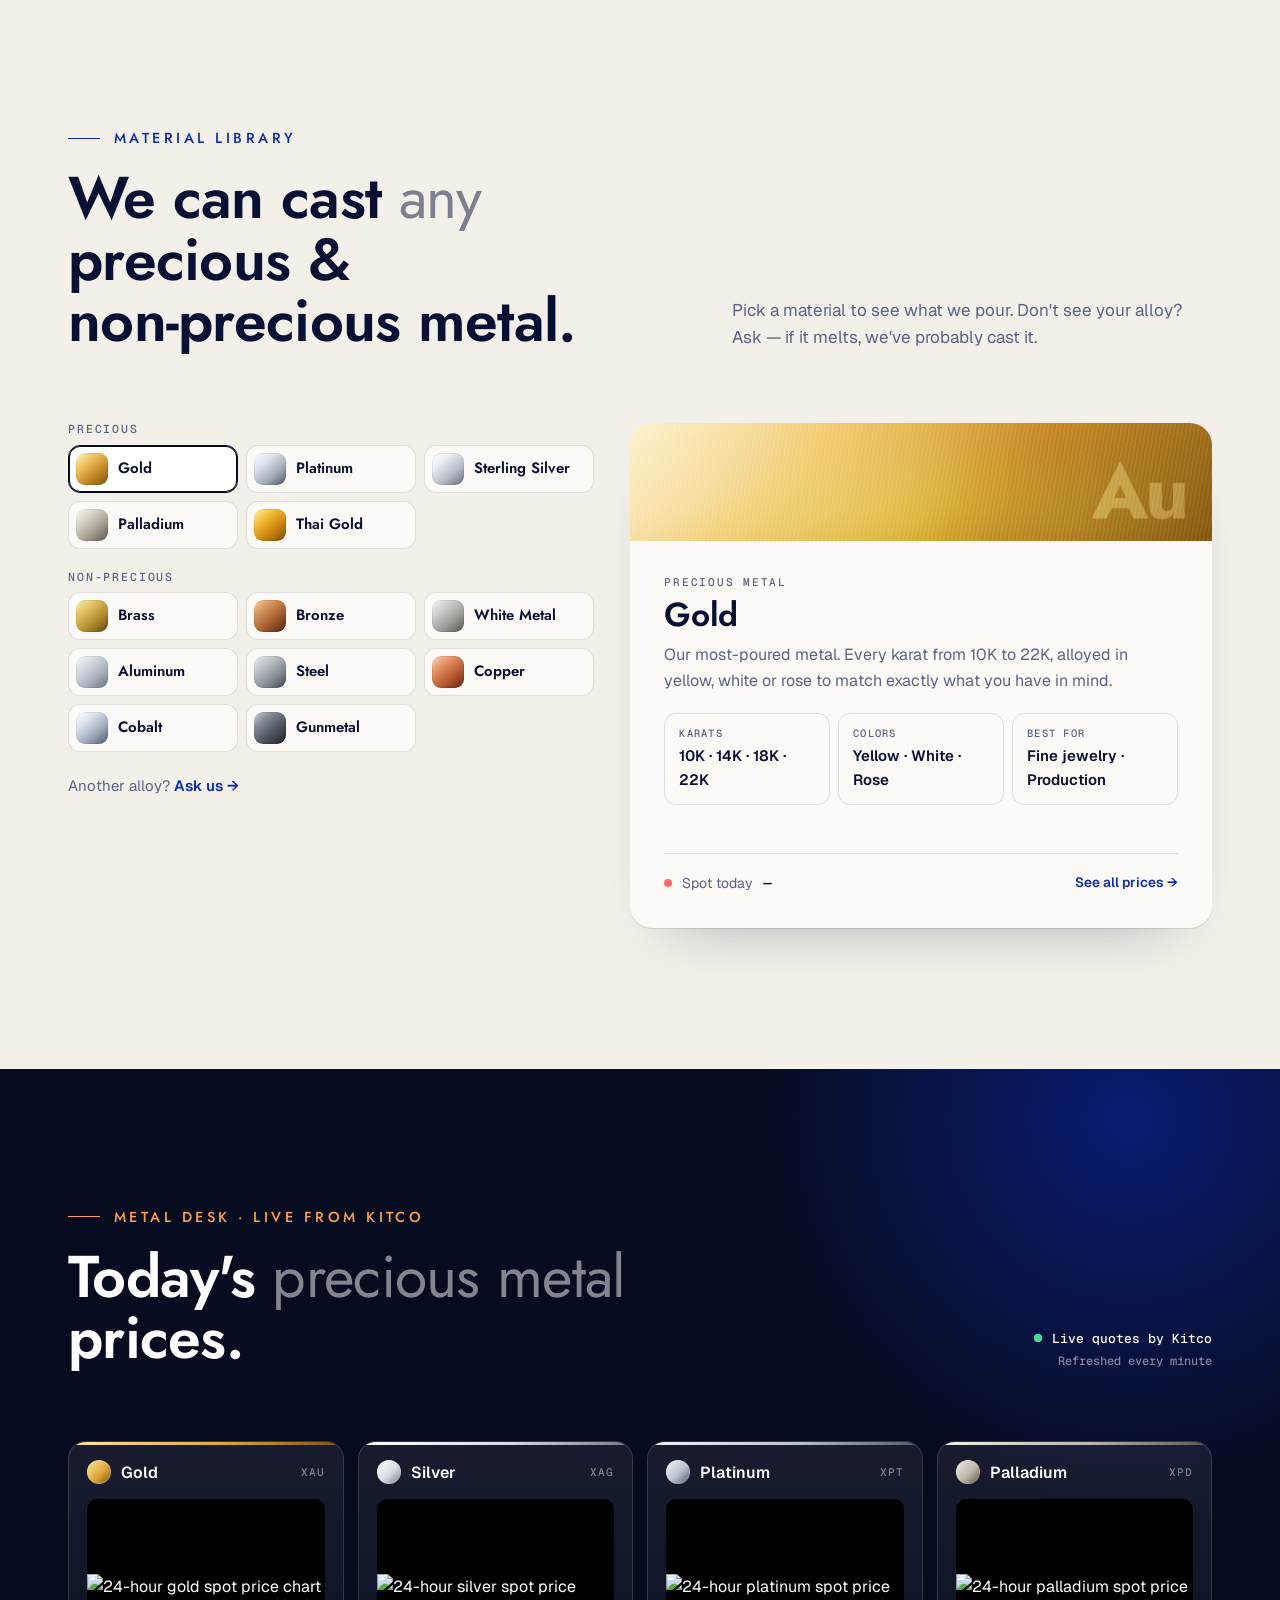
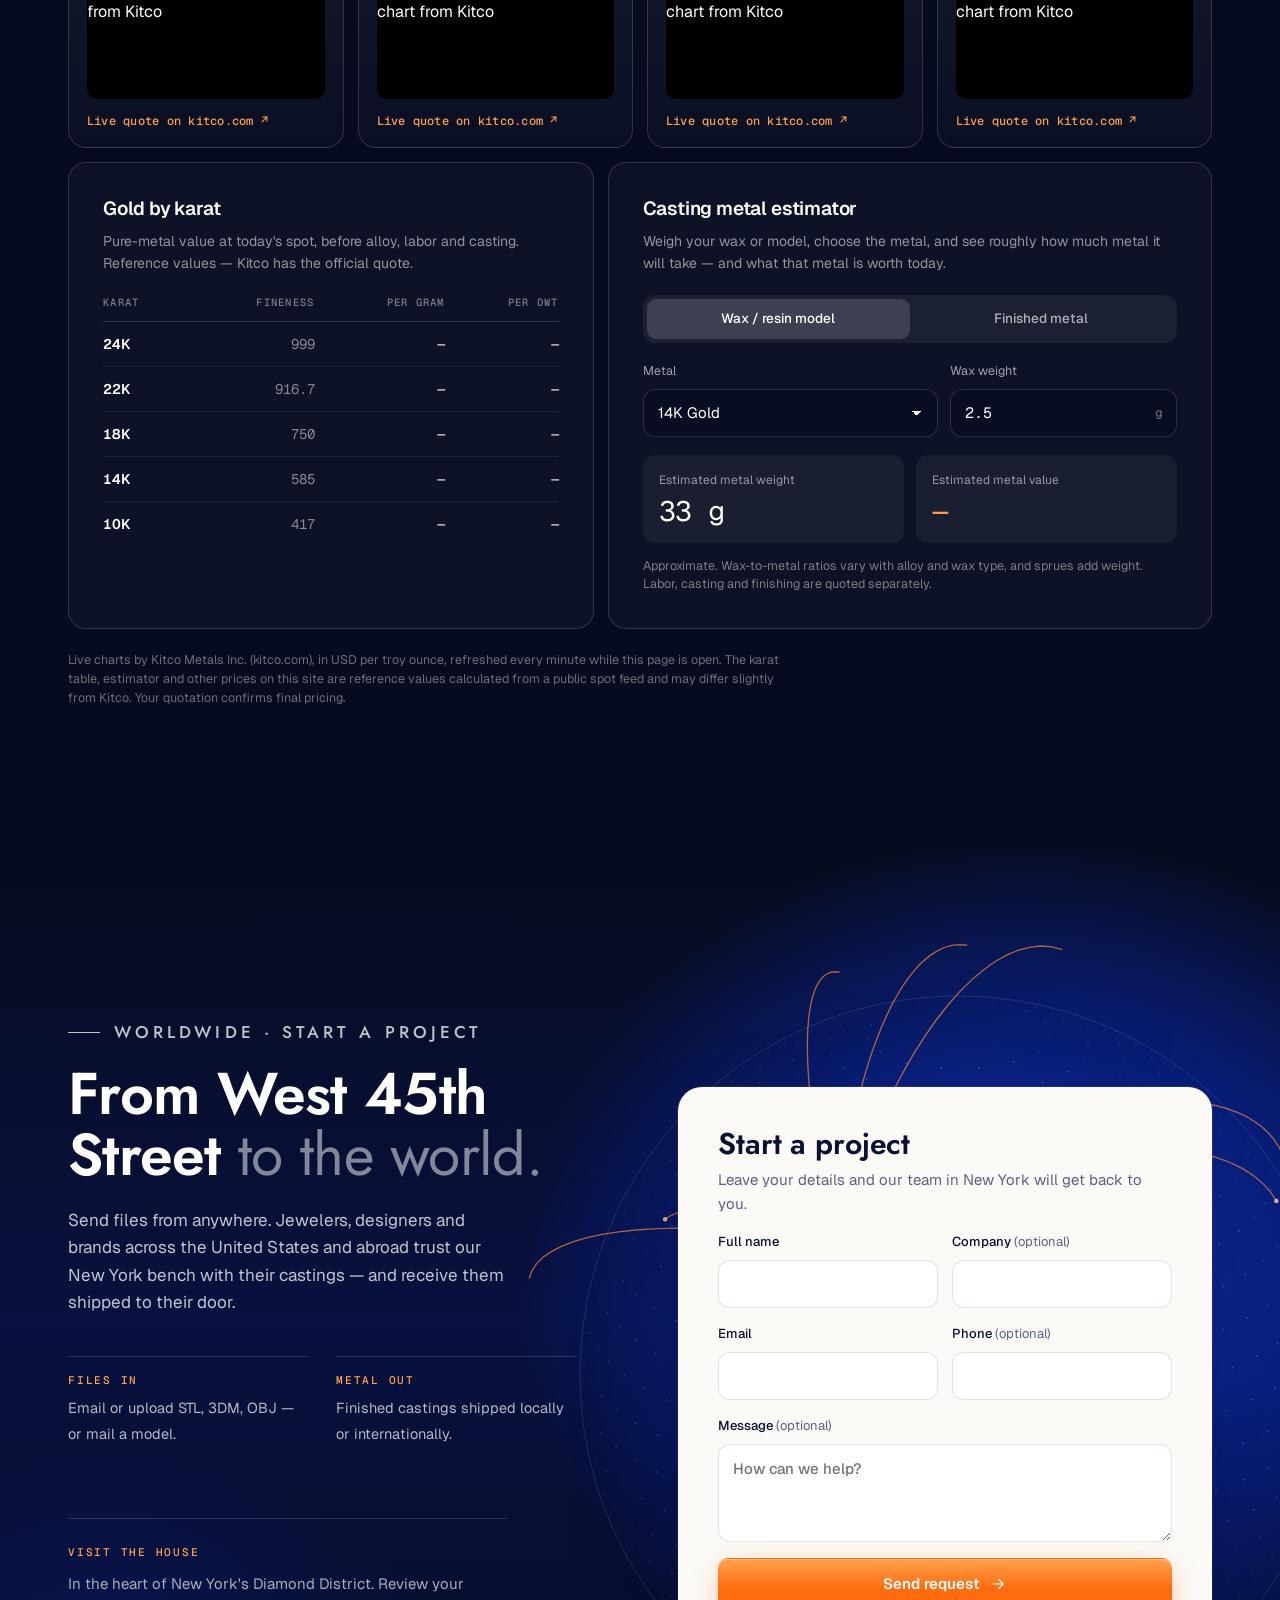
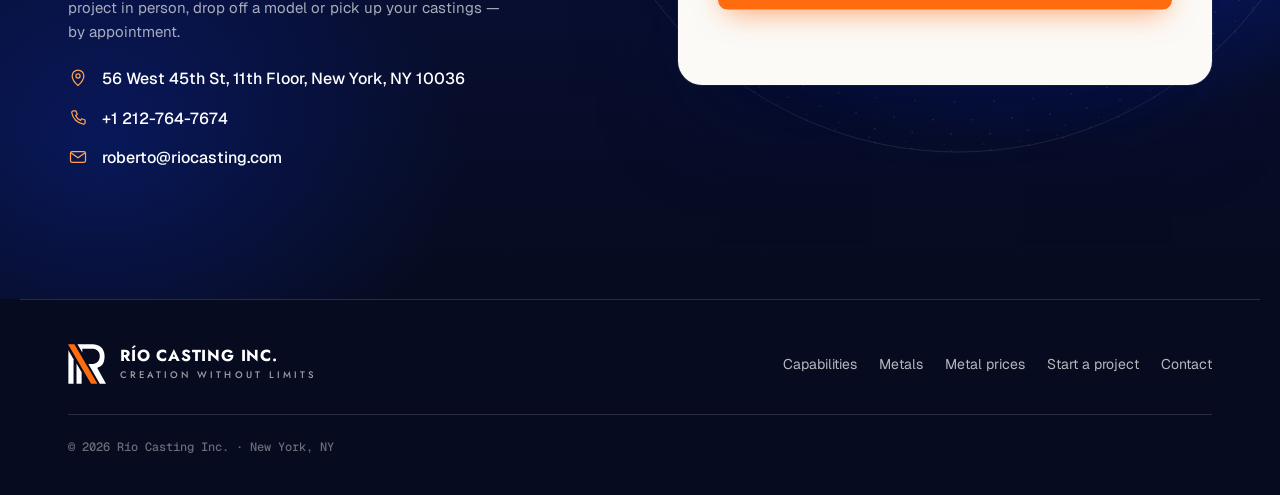
==== commit c241d328: "Material library: compact grouped metal chips beside the detail sheet; swipe row on phones Co-Author" ====
--- a/index.html
+++ b/index.html
@@ -11,7 +11,7 @@
 <link rel="preconnect" href="https://fonts.gstatic.com" crossorigin />
 <link href="https://fonts.googleapis.com/css2?family=Jost:wght@400..700&family=Geist:wght@400..600&family=Geist+Mono:wght@400;500&display=swap" rel="stylesheet" />
 <link rel="preload" as="image" href="assets/video/hero-poster.jpg?v=2" />
-<link rel="stylesheet" href="styles.css?v=62" />
+<link rel="stylesheet" href="styles.css?v=64" />
 <script>document.documentElement.classList.add("js")</script>
 </head>
 <body>
@@ -344,6 +344,6 @@
 </footer>
 
 <script src="config.js?v=46" defer></script>
-<script src="main.js?v=62" defer></script>
+<script src="main.js?v=63" defer></script>
 </body>
 </html>
--- a/styles.css
+++ b/styles.css
@@ -219,39 +219,37 @@
 .capd__body li::before{content:"";flex:none;width:14px;height:2px;margin-top:.68em;background:var(--molten)}
 
 /* ---------- metal library ---------- */
-.lib{display:grid;gap:16px}
-.lib__grid{display:grid;grid-template-columns:repeat(7,minmax(0,1fr));gap:10px}
-.lib__tile{display:flex;flex-direction:column;align-items:flex-start;gap:4px;padding:8px 8px 14px;border:1px solid var(--line);border-radius:14px;background:var(--paper);cursor:pointer;text-align:left;
-  transition:transform .3s var(--ease),border-color .2s,box-shadow .3s var(--ease),background .2s}
-.lib__chip{position:relative;width:100%;aspect-ratio:16/10;margin-bottom:8px;border-radius:9px;background:var(--sw);overflow:hidden;box-shadow:inset 0 0 0 1px rgba(0,0,0,.06)}
-.lib__chip::after{content:"";position:absolute;inset:0;background:linear-gradient(115deg,transparent 30%,rgba(255,255,255,.5) 46%,transparent 62%);transform:translateX(-60%);transition:transform .8s var(--ease)}
-.lib__name{padding:0 6px;font:600 16px/1.2 var(--display);color:var(--text)}
-.lib__tile small{padding:0 6px;font:500 10.5px/1.3 var(--mono);letter-spacing:.06em;text-transform:uppercase;color:var(--muted)}
-.lib__tile:hover{transform:translateY(-3px);border-color:rgba(10,16,51,.28);box-shadow:0 18px 30px -24px rgba(7,11,31,.5)}
-.lib__tile:hover .lib__chip::after{transform:translateX(60%)}
-.lib__tile[aria-pressed="true"]{background:#fff;border-color:var(--ink);box-shadow:inset 0 0 0 1px var(--ink),0 18px 30px -24px rgba(7,11,31,.5)}
-.lib__tile[aria-pressed="true"] small{color:var(--molten)}
-.lib__ask{display:flex;flex-direction:column;justify-content:center;gap:6px;padding:16px 14px;border:1px dashed rgba(10,16,51,.3);border-radius:14px;font:500 15px/1.25 var(--display);color:var(--muted);transition:border-color .2s,color .2s}
-.lib__ask b{font-weight:600;font-size:16px;color:var(--royal)}
-.lib__ask:hover{border-color:var(--royal);color:var(--text)}
-.lib__panel{display:grid;grid-template-columns:minmax(0,.8fr) minmax(0,1.2fr);background:var(--paper);border-radius:24px;overflow:hidden;box-shadow:0 1px 0 var(--line),0 30px 60px -40px rgba(7,11,31,.35)}
-.lib__swatch{position:relative;min-height:360px;background:var(--sw,#ccc);transition:background .6s var(--ease);overflow:hidden}
+.lib{display:grid;grid-template-columns:minmax(0,.95fr) minmax(0,1.05fr);gap:clamp(20px,3vw,36px);align-items:start}
+.lib__grid{display:grid;gap:22px}
+.lib__glabel{margin-bottom:10px;font:500 11.5px/1 var(--mono);letter-spacing:.16em;text-transform:uppercase;color:var(--muted)}
+.lib__opts{display:grid;grid-template-columns:repeat(3,minmax(0,1fr));gap:8px}
+.lib__opt{display:flex;align-items:center;gap:10px;min-height:48px;padding:7px 10px 7px 7px;border:1px solid var(--line);border-radius:12px;background:var(--paper);cursor:pointer;text-align:left;font:600 15px/1.15 var(--display);color:var(--text);transition:border-color .2s,background .2s,box-shadow .25s}
+.lib__opt i{position:relative;flex:none;width:32px;height:32px;border-radius:9px;background:var(--sw);overflow:hidden;box-shadow:inset 0 0 0 1px rgba(0,0,0,.08)}
+.lib__opt i::after{content:"";position:absolute;inset:0;background:linear-gradient(115deg,transparent 30%,rgba(255,255,255,.55) 46%,transparent 62%);transform:translateX(-70%);transition:transform .7s var(--ease)}
+.lib__opt:hover{border-color:rgba(10,16,51,.3);background:#fff}
+.lib__opt:hover i::after{transform:translateX(70%)}
+.lib__opt[aria-pressed="true"]{background:#fff;border-color:var(--ink);box-shadow:inset 0 0 0 1px var(--ink)}
+.lib__ask{justify-self:start;font-size:15px;color:var(--muted)}
+.lib__ask b{font-weight:600;color:var(--royal)}
+.lib__ask:hover b{text-decoration:underline;text-underline-offset:4px}
+.lib__panel{position:sticky;top:96px;display:grid;grid-template-rows:auto 1fr;background:var(--paper);border-radius:22px;overflow:hidden;box-shadow:0 1px 0 var(--line),0 30px 60px -40px rgba(7,11,31,.35)}
+.lib__swatch{position:relative;height:118px;background:var(--sw,#ccc);transition:background .6s var(--ease);overflow:hidden}
 .lib__swatch::before{content:"";position:absolute;inset:-20%;background:conic-gradient(from 200deg at 60% 40%,rgba(255,255,255,0) 0deg,rgba(255,255,255,.55) 40deg,rgba(255,255,255,0) 90deg,rgba(0,0,0,.25) 200deg,rgba(255,255,255,.3) 300deg,rgba(255,255,255,0) 360deg);mix-blend-mode:overlay;filter:blur(40px)}
 .lib__swatch::after{content:"";position:absolute;inset:0;background:repeating-linear-gradient(100deg,rgba(255,255,255,.05) 0 2px,rgba(0,0,0,.03) 2px 4px);mix-blend-mode:overlay}
-.lib__sym{position:absolute;left:28px;bottom:20px;z-index:1;font:700 clamp(76px,10vw,150px)/1 var(--display);letter-spacing:-.01em;color:rgba(255,255,255,.55);mix-blend-mode:soft-light;text-shadow:0 1px 0 rgba(255,255,255,.4)}
+.lib__sym{position:absolute;right:24px;bottom:10px;z-index:1;font:700 clamp(54px,6vw,84px)/1 var(--display);letter-spacing:-.01em;color:rgba(255,255,255,.6);mix-blend-mode:soft-light;text-shadow:0 1px 0 rgba(255,255,255,.4)}
 .lib__stack{display:grid}
-.lib__info{grid-area:1/1;padding:clamp(28px,4vw,48px);display:flex;flex-direction:column;opacity:0;visibility:hidden;transition:opacity .35s var(--ease),visibility 0s .35s}
+.lib__info{grid-area:1/1;padding:clamp(22px,3vw,34px);display:flex;flex-direction:column;opacity:0;visibility:hidden;transition:opacity .35s var(--ease),visibility 0s .35s}
 .lib__info.is-on{opacity:1;visibility:visible;transition:opacity .45s var(--ease) .05s,visibility 0s}
 .lib__info.is-on>*{animation:fadeUp .5s var(--ease) both}
 .lib__kicker{font:500 11px var(--mono);letter-spacing:.16em;text-transform:uppercase;color:var(--molten)}
-.lib__info h3{font:600 clamp(28px,3.2vw,42px)/1.05 var(--display);letter-spacing:-.01em;margin:10px 0 14px}
+.lib__info h3{font:600 clamp(26px,2.6vw,36px)/1.05 var(--display);letter-spacing:-.01em;margin:8px 0 10px}
 .lib__info>p{color:var(--muted)}
-.lib__specs{margin-top:26px;display:grid;grid-template-columns:repeat(auto-fill,minmax(150px,1fr));gap:10px}
+.lib__specs{margin-top:20px;display:grid;grid-template-columns:repeat(3,minmax(0,1fr));gap:8px}
 .spec{border:1px solid var(--line);border-radius:12px;padding:12px 14px}
 .spec span{display:block;font:500 10.5px var(--mono);letter-spacing:.12em;text-transform:uppercase;color:var(--muted)}
 .spec b{display:block;margin-top:4px;font-weight:600;font-size:15px}
-.lib__live{margin-top:auto;padding-top:24px;display:flex;align-items:center;gap:10px;flex-wrap:wrap;font-size:14px;border-top:1px solid var(--line)}
-.lib__specs{margin-bottom:28px}
+.lib__live{margin-top:auto;padding-top:18px;display:flex;align-items:center;gap:10px;flex-wrap:wrap;font-size:14px;border-top:1px solid var(--line)}
+.lib__specs{margin-bottom:22px}
 .lib__live span{color:var(--muted)}
 .lib__live b{font:500 15px var(--mono)}
 .lib__live a{margin-left:auto;color:var(--royal);font-weight:600;font-size:13.5px}
@@ -362,6 +360,7 @@
 
 /* ---------- responsive ---------- */
 @media (max-width:1100px){
+  .lib__opts{grid-template-columns:repeat(2,minmax(0,1fr))}
   .nav__links{display:none}
   .burger{display:block}
   .caps{grid-template-columns:repeat(2,1fr)}
@@ -372,10 +371,16 @@
   .head--split{grid-template-columns:1fr;gap:20px}
   .market__meta{justify-self:start;text-align:left}
   .status{justify-content:flex-start}
-  .lib__panel{grid-template-columns:1fr}
-  .lib__swatch{min-height:200px}
-  .lib__grid{grid-template-columns:repeat(4,minmax(0,1fr))}
-  .lib__ask{grid-column:span 3}
+  .lib{grid-template-columns:1fr}
+  .lib__panel{position:relative;top:auto}
+  /* the picker becomes one swipeable row of chips */
+  .lib__grid{display:flex;gap:8px;overflow-x:auto;scrollbar-width:none;margin:0 calc(var(--gut) * -1);padding:2px var(--gut)}
+  .lib__grid::-webkit-scrollbar{display:none}
+  .lib__group,.lib__opts{display:contents}
+  .lib__glabel{display:none}
+  .lib__opt{flex:none;min-height:46px;font-size:15px;white-space:nowrap}
+  .lib__opt i{width:30px;height:30px}
+  .lib__ask{flex:none;align-self:center;white-space:nowrap;padding:0 8px}
   .desk{grid-template-columns:1fr}
   .start{display:flex;flex-direction:column;align-items:stretch}
   .start__copy{display:contents}
@@ -418,12 +423,7 @@
   .capd__body p{font-size:16.5px}
   .capd__body ul{grid-template-columns:1fr}
   .lib__specs{grid-template-columns:1fr 1fr;gap:8px}
-  .lib__grid{grid-template-columns:repeat(3,minmax(0,1fr));gap:8px}
-  .lib__ask{grid-column:span 2}
-  .lib__tile{padding:6px 6px 12px}
-  .lib__name{padding:0 4px;font-size:14.5px}
-  .lib__tile small{padding:0 4px;font-size:9.5px;letter-spacing:.02em}
-  .lib__swatch{min-height:150px}
+  .lib__swatch{height:96px}
   .spec{padding:10px 12px}
   .spec b{font-size:14px}
   .calc__row,.calc__out,.form__row{grid-template-columns:1fr}
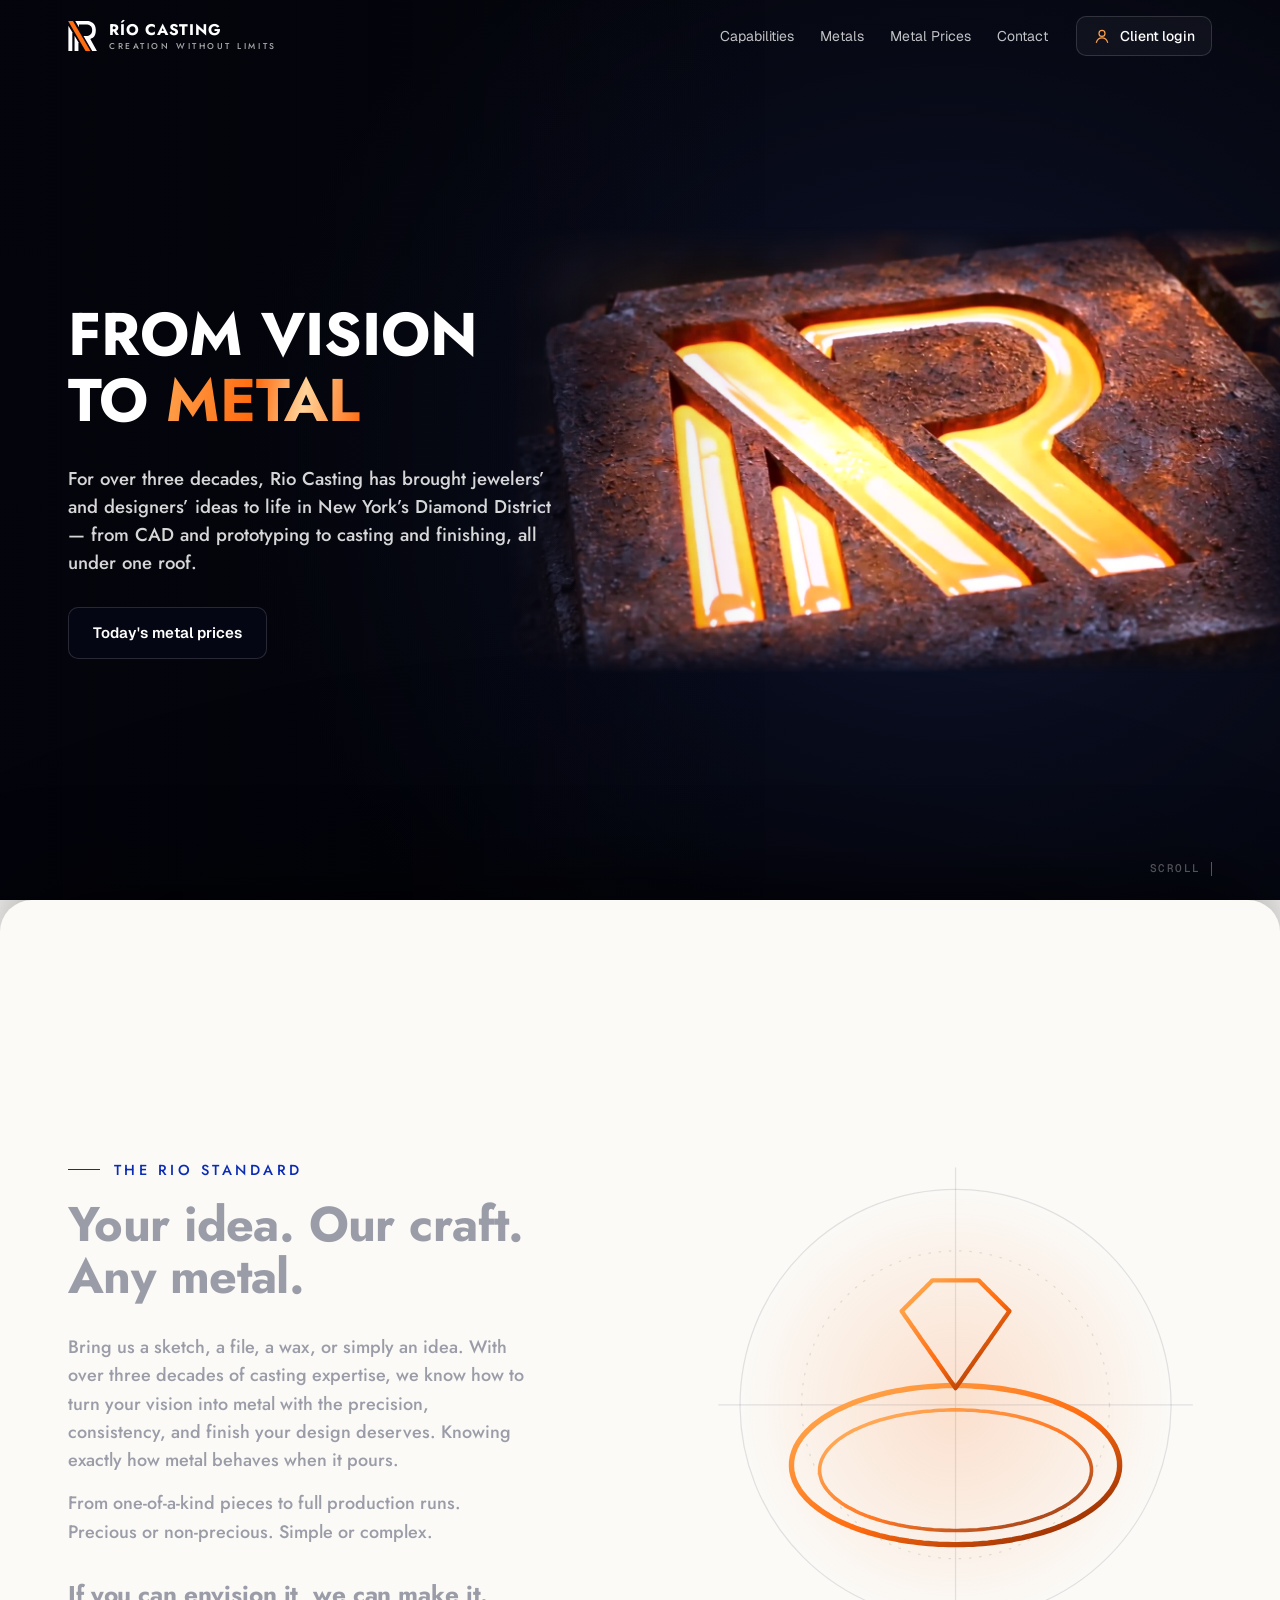
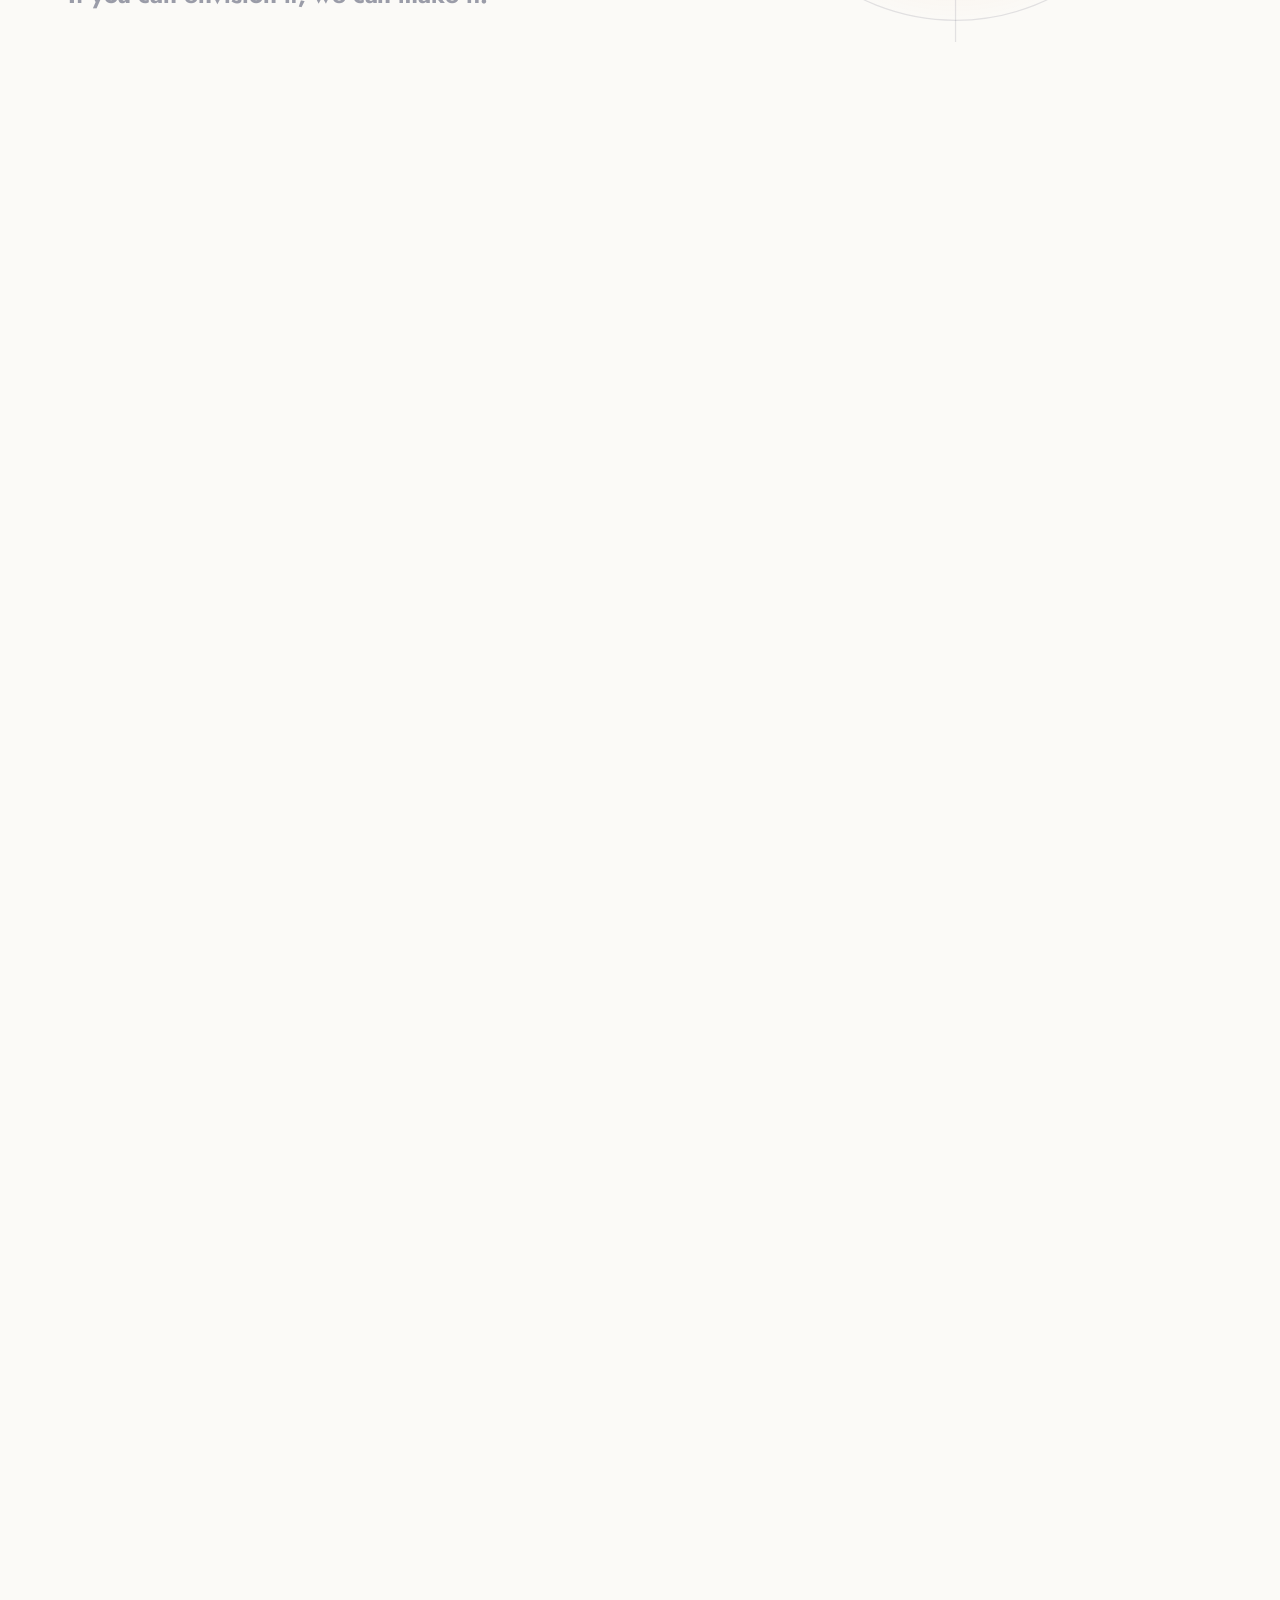
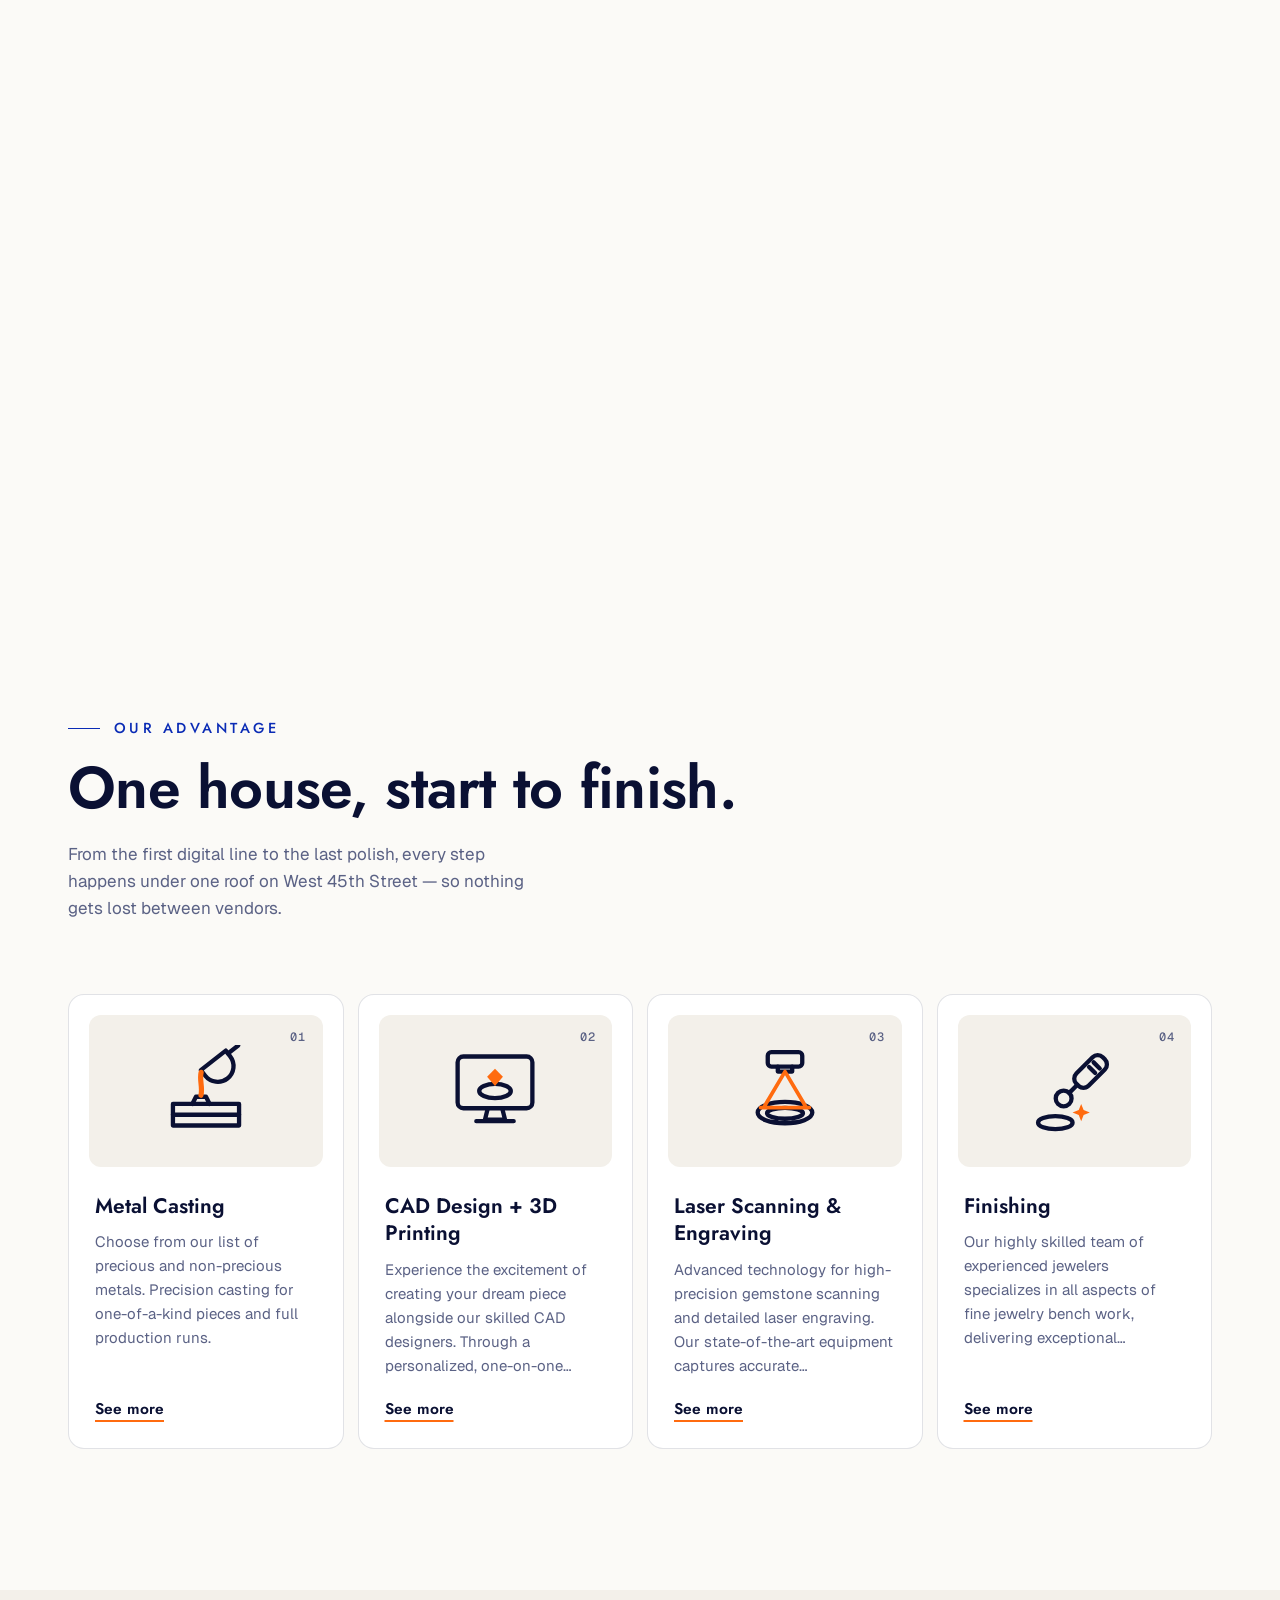
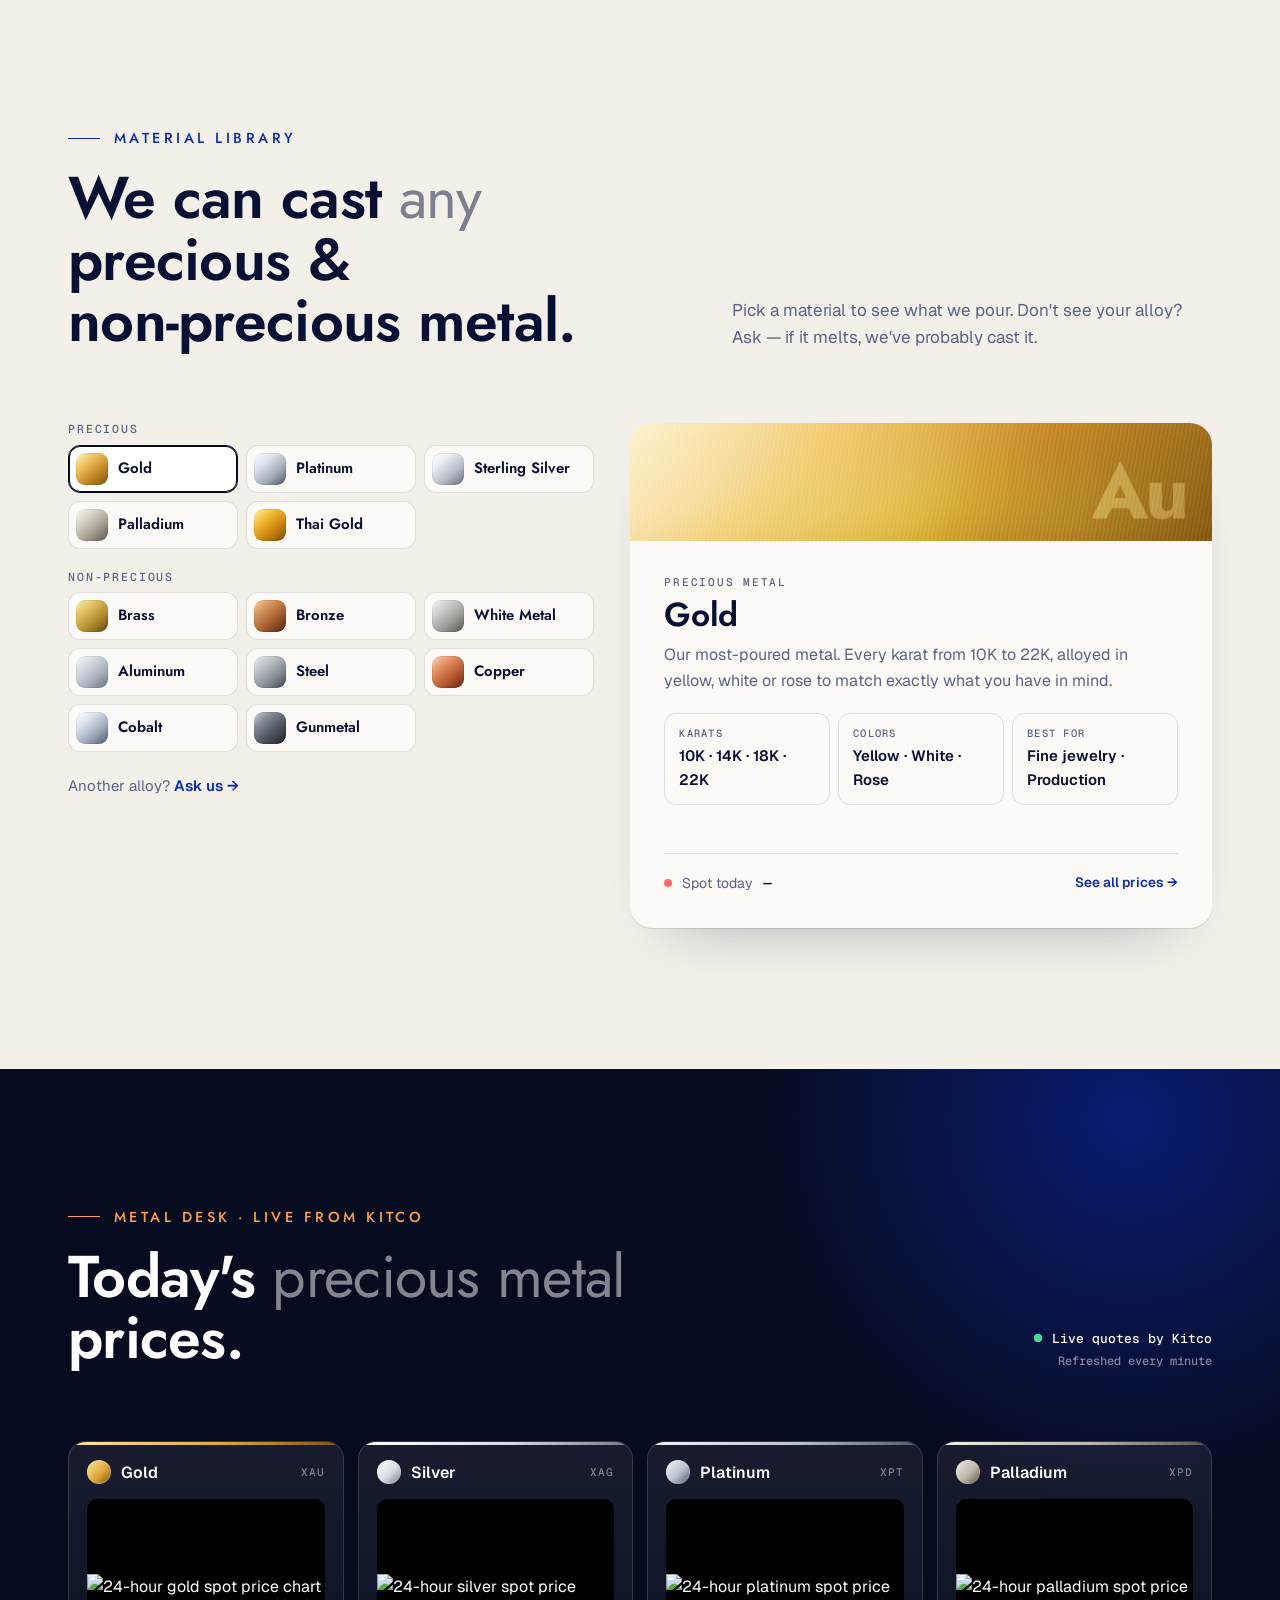
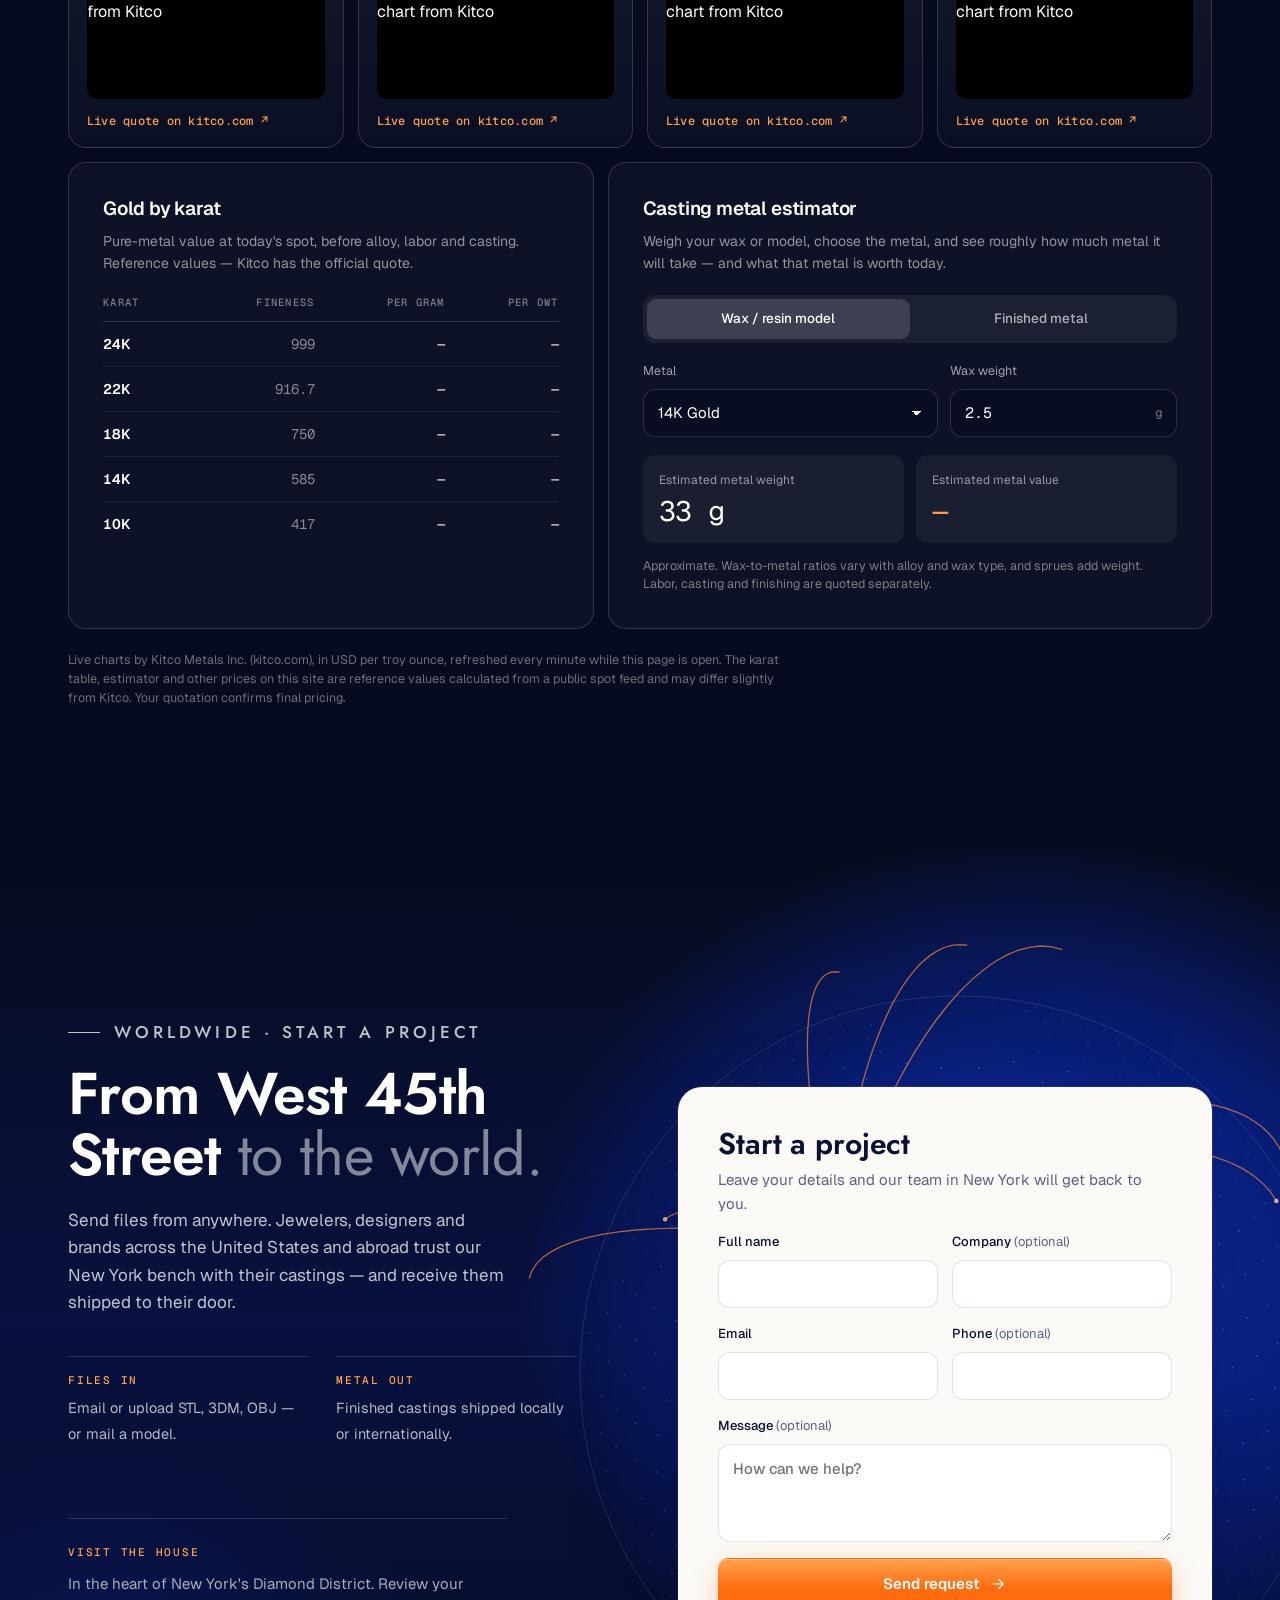
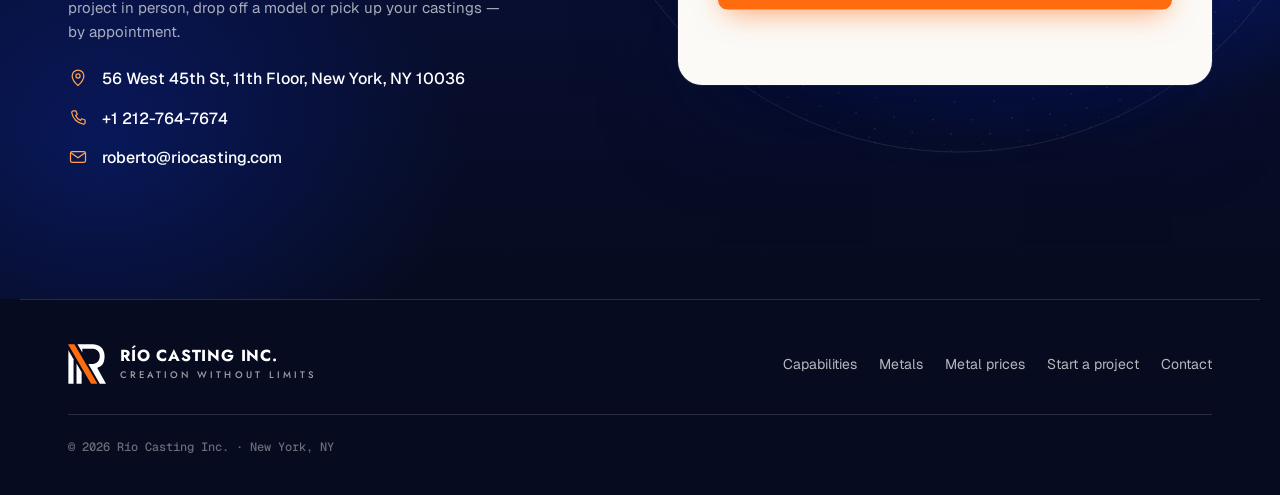
==== commit bb55bf2d: "Rio Standard jewel: no shimmer or glint; exact circles, ovals, straight sides and corners Co-Authore" ====
--- a/index.html
+++ b/index.html
@@ -11,7 +11,7 @@
 <link rel="preconnect" href="https://fonts.gstatic.com" crossorigin />
 <link href="https://fonts.googleapis.com/css2?family=Jost:wght@400..700&family=Geist:wght@400..600&family=Geist+Mono:wght@400;500&display=swap" rel="stylesheet" />
 <link rel="preload" as="image" href="assets/video/hero-poster.jpg?v=2" />
-<link rel="stylesheet" href="styles.css?v=64" />
+<link rel="stylesheet" href="styles.css?v=66" />
 <script>document.documentElement.classList.add("js")</script>
 </head>
 <body>
@@ -117,7 +117,6 @@
           <path class="jewel__s jewel__s--a" id="ja"/>
           <path class="jewel__s jewel__s--b" id="jb"/>
           <path class="jewel__s jewel__s--c" id="jc"/>
-          <circle r="3.2" class="jewel__glint" id="jglint"/>
         </svg>
       </figure>
     </div>
@@ -344,6 +343,6 @@
 </footer>
 
 <script src="config.js?v=46" defer></script>
-<script src="main.js?v=63" defer></script>
+<script src="main.js?v=66" defer></script>
 </body>
 </html>
--- a/styles.css
+++ b/styles.css
@@ -156,7 +156,6 @@
 .jewel__s--a{stroke-width:4.2}
 .jewel__s--b{stroke-width:2.8;opacity:.9}
 .jewel__s--c{stroke-width:3.4}
-.jewel__glint{fill:#fff;filter:drop-shadow(0 0 6px rgba(255,170,90,.9))}
 
 /* ---------- sections ---------- */
 .section{position:relative;z-index:1;background:var(--paper);padding:clamp(90px,11vw,150px) 0}
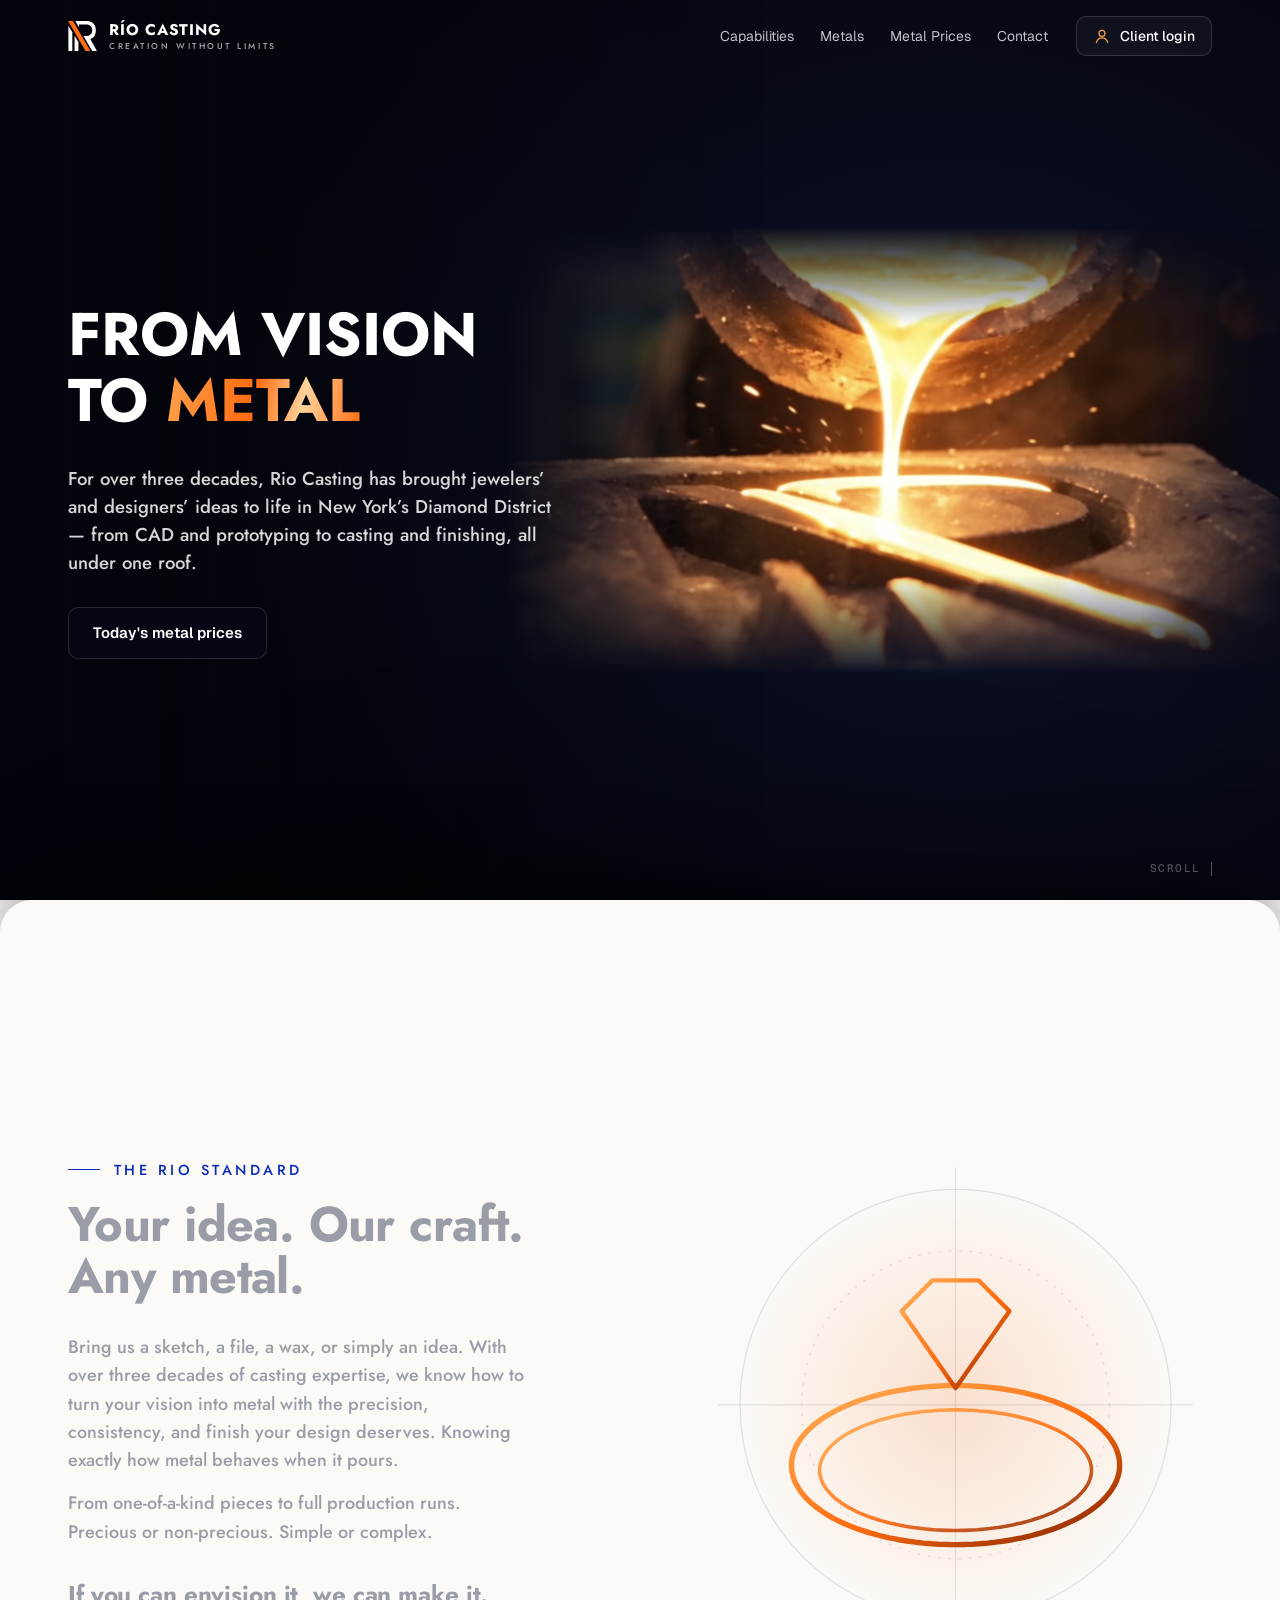
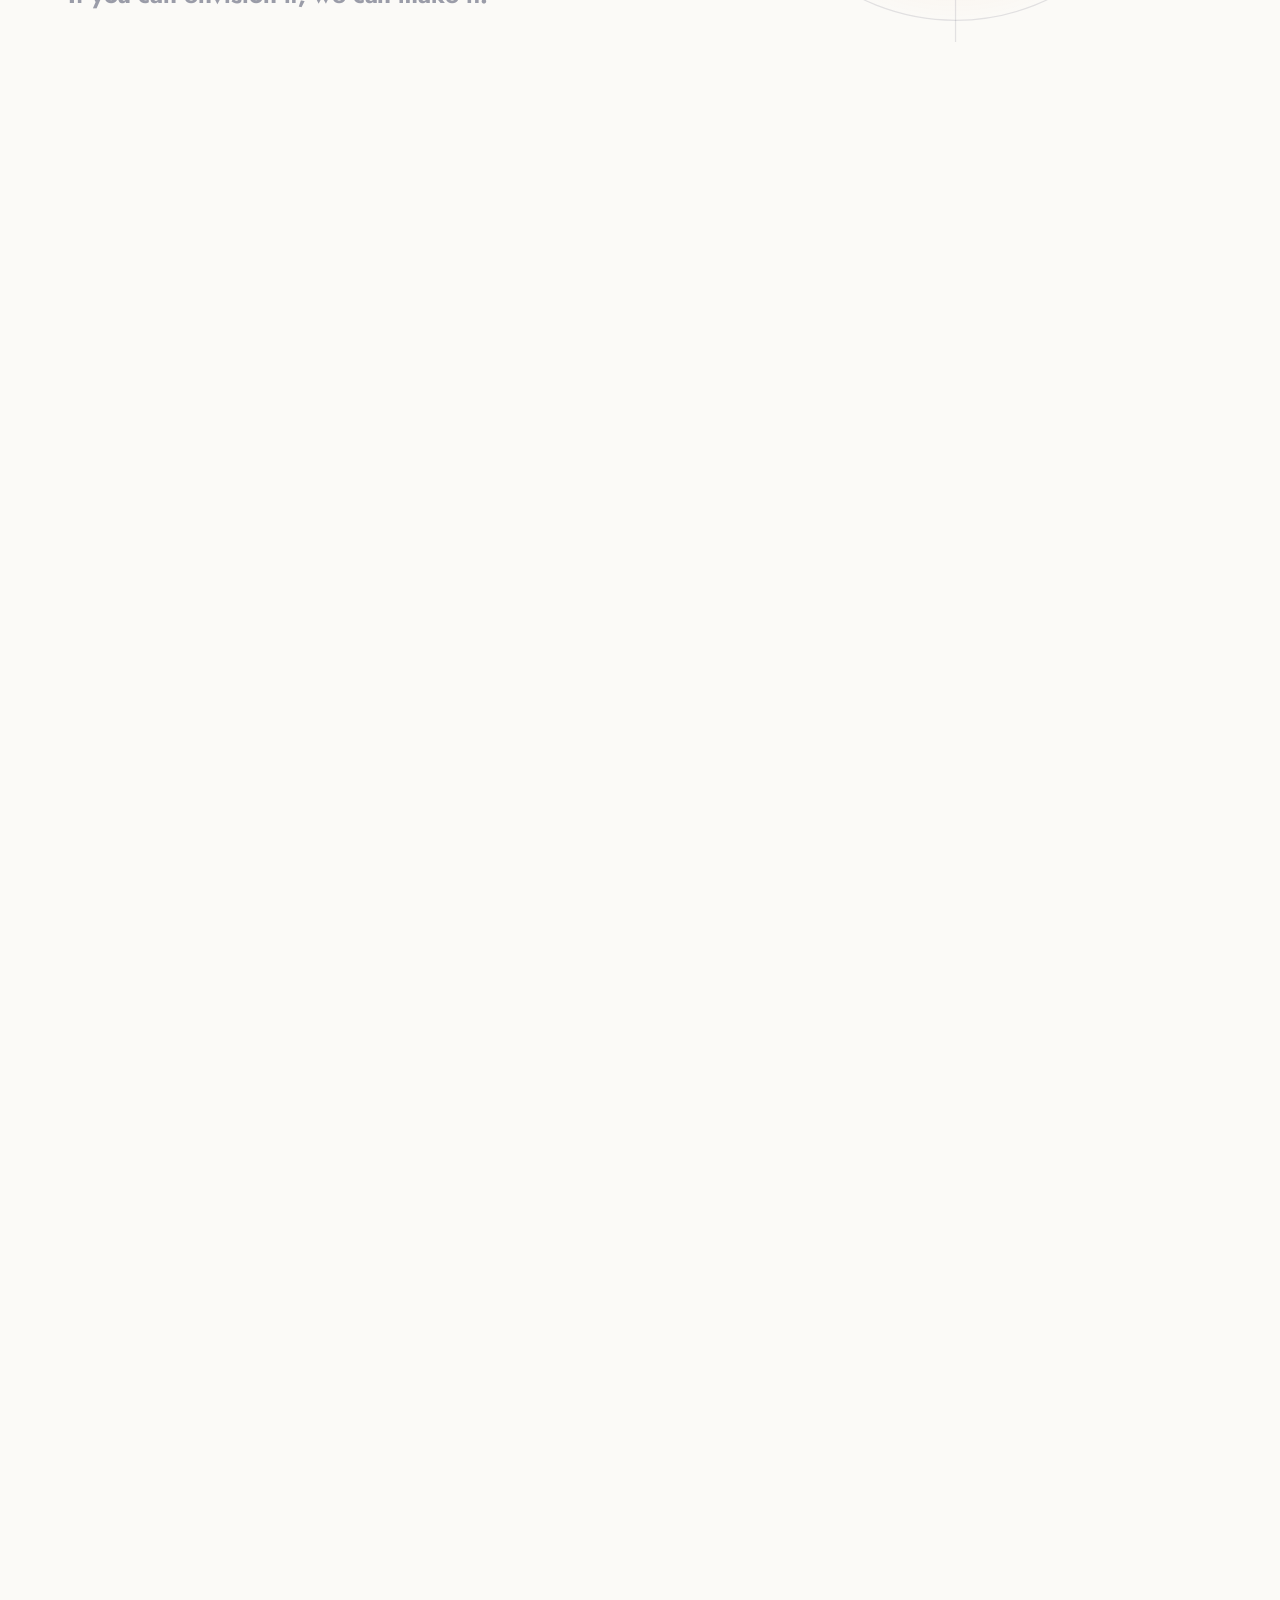
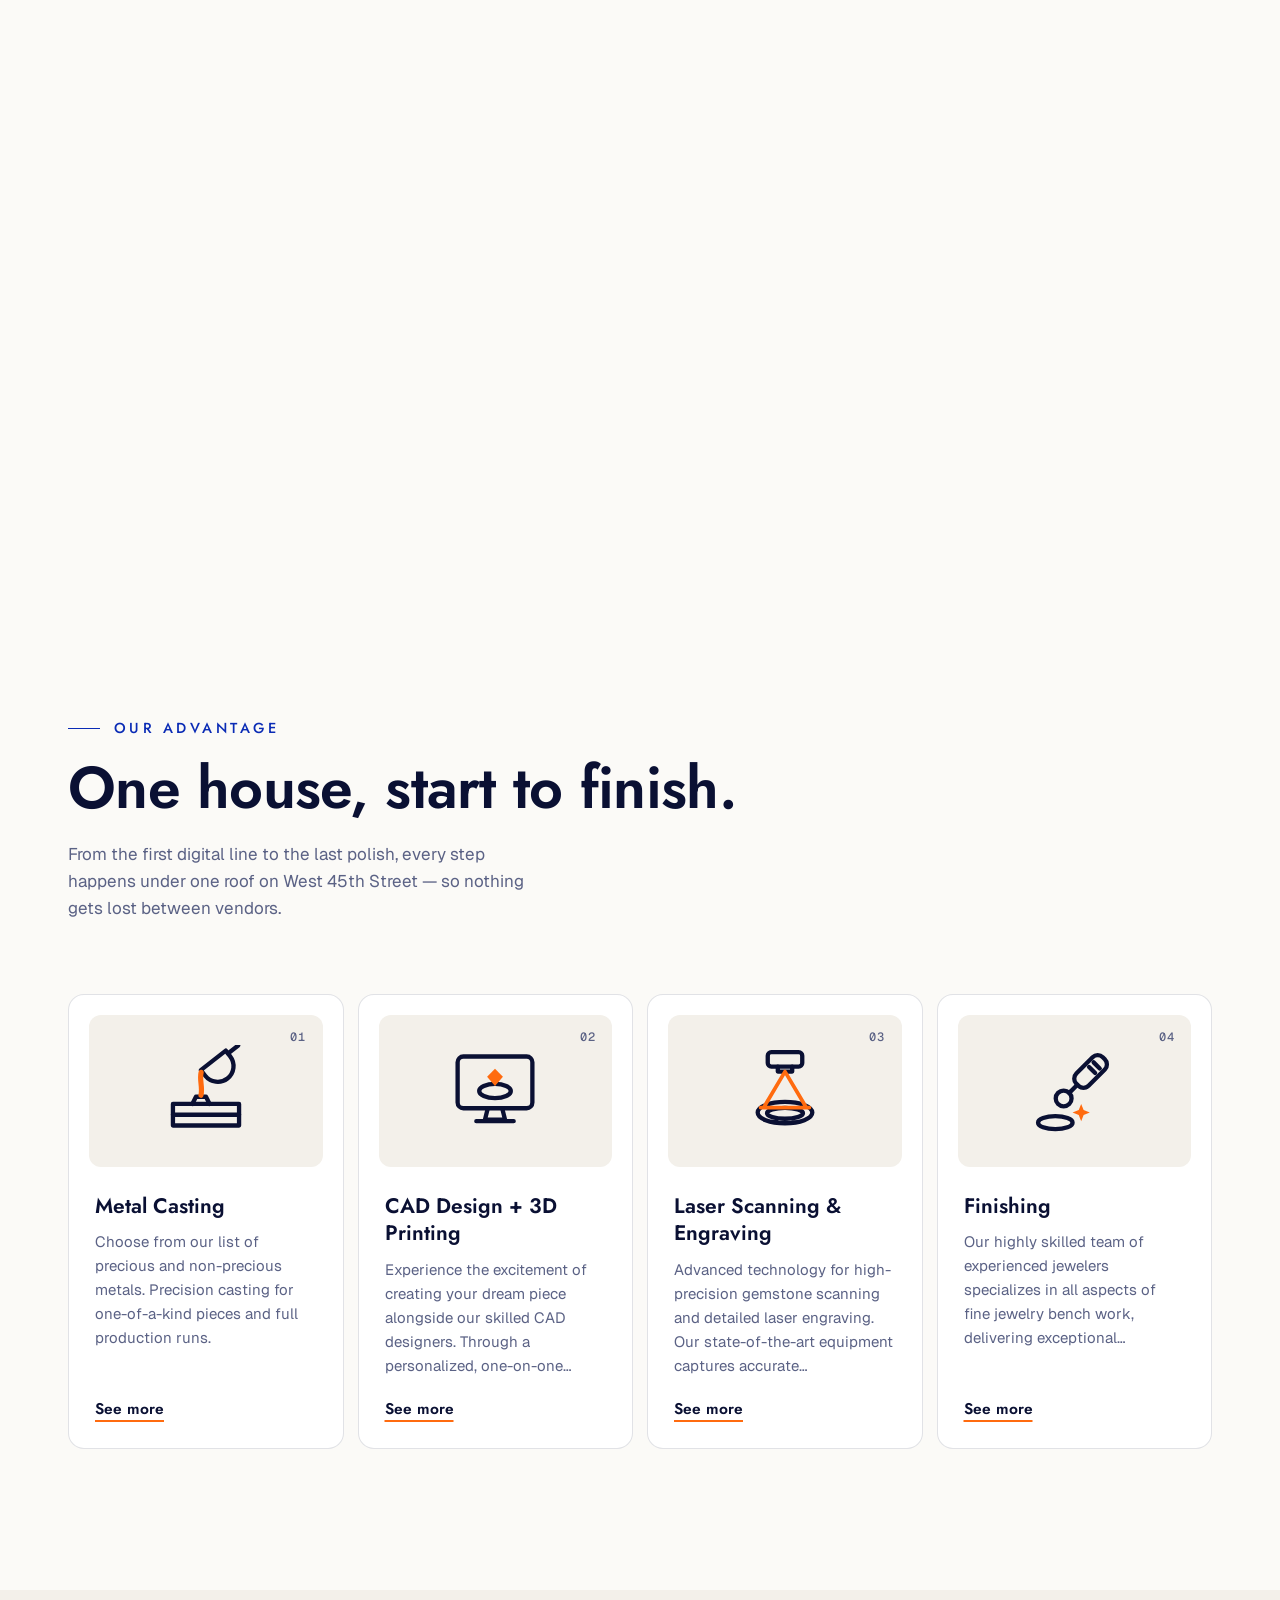
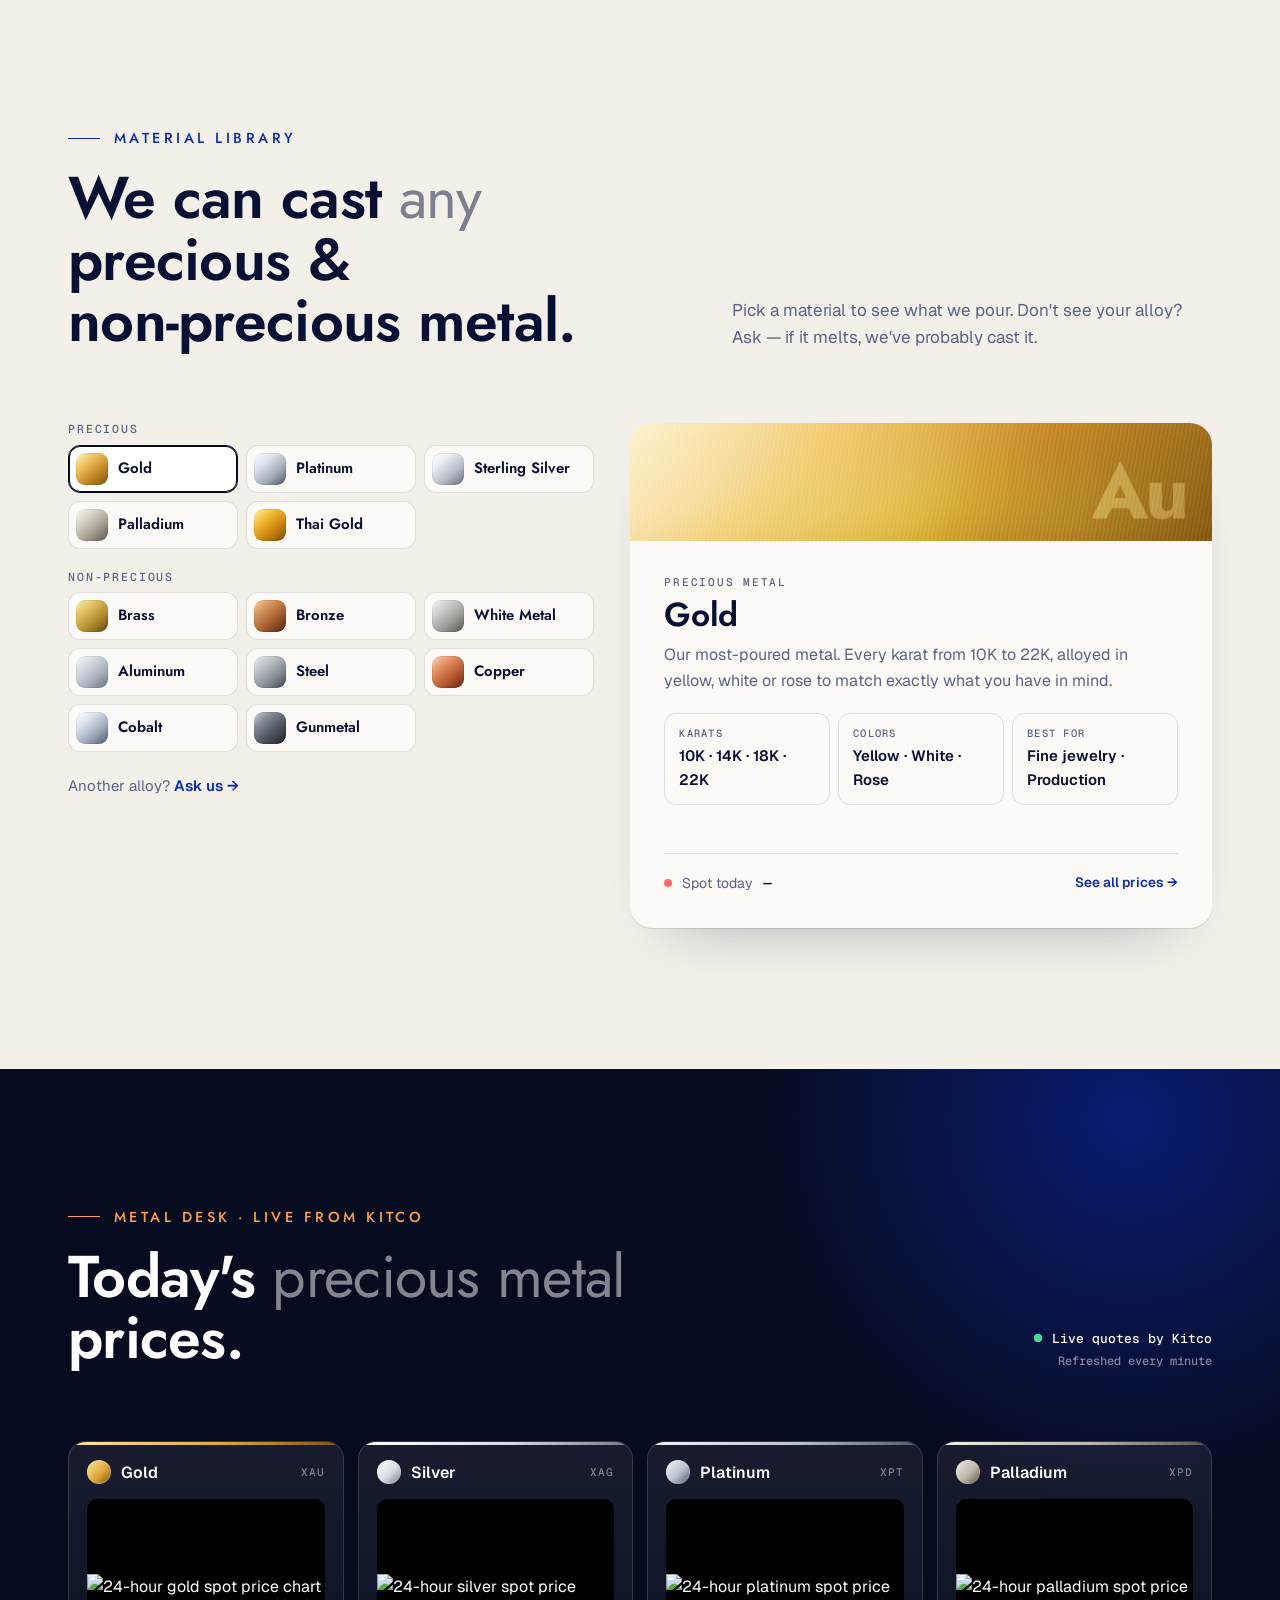
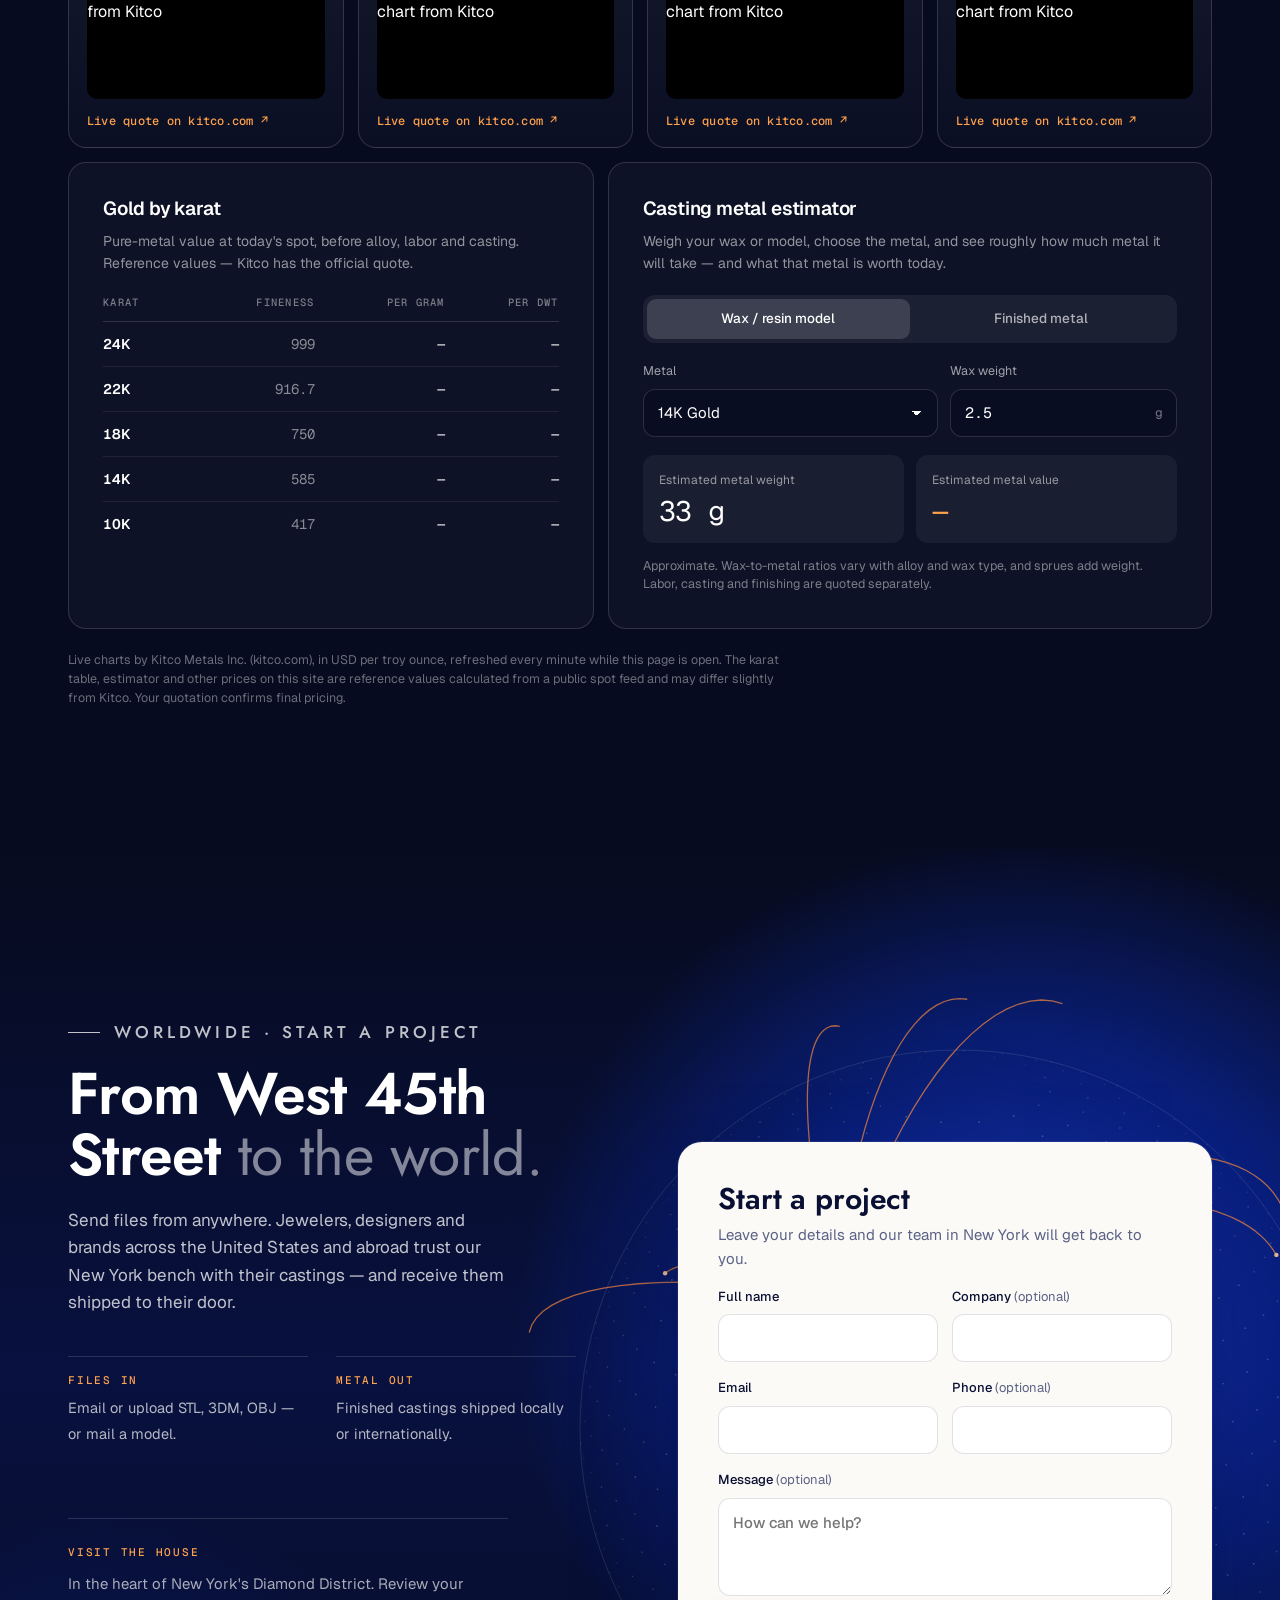
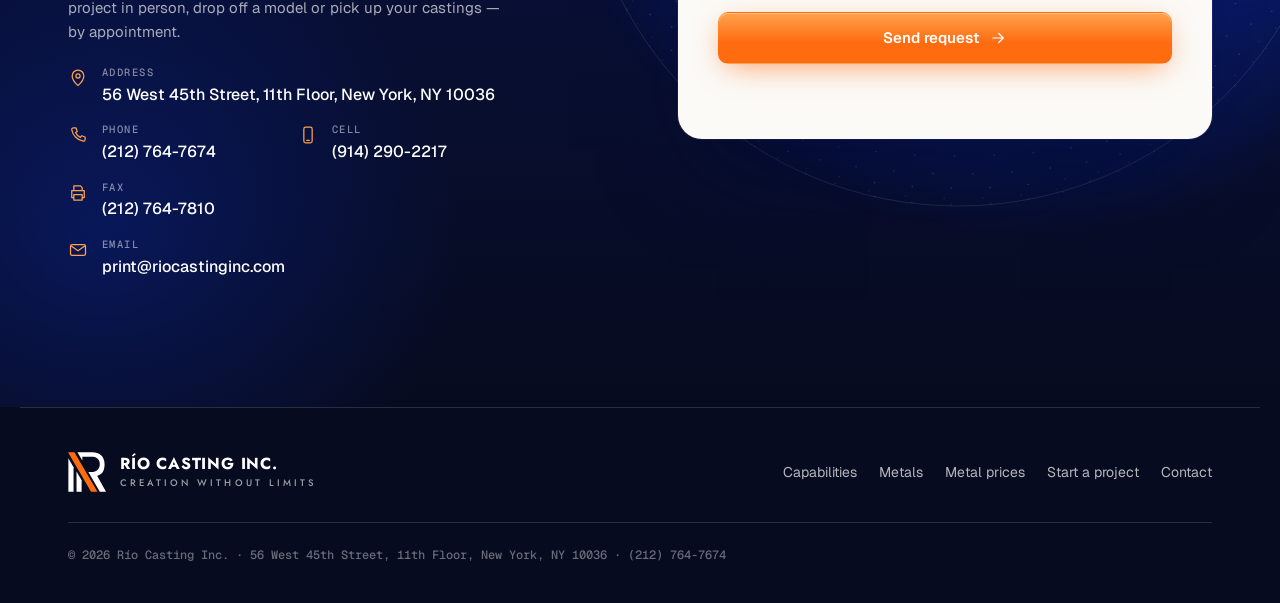
==== commit bcdbca2e: "Hero: new header film (caption cropped out, seamless native loop); contact details updated (phone, c" ====
--- a/index.html
+++ b/index.html
@@ -10,8 +10,8 @@
 <link rel="preconnect" href="https://fonts.googleapis.com" />
 <link rel="preconnect" href="https://fonts.gstatic.com" crossorigin />
 <link href="https://fonts.googleapis.com/css2?family=Jost:wght@400..700&family=Geist:wght@400..600&family=Geist+Mono:wght@400;500&display=swap" rel="stylesheet" />
-<link rel="preload" as="image" href="assets/video/hero-poster.jpg?v=2" />
-<link rel="stylesheet" href="styles.css?v=66" />
+<link rel="preload" as="image" href="assets/video/hero-poster.jpg?v=3" />
+<link rel="stylesheet" href="styles.css?v=68" />
 <script>document.documentElement.classList.add("js")</script>
 </head>
 <body>
@@ -31,6 +31,8 @@
   <symbol id="i-finish" viewBox="0 0 64 64"><g fill="none" stroke="currentColor" stroke-width="3" stroke-linecap="round" stroke-linejoin="round"><g transform="rotate(45 40 22)"><rect x="34" y="4" width="12" height="26" rx="5"/><path d="M37 11h6M37 15.5h6"/><path d="M40 30v8"/><circle cx="40" cy="43.5" r="5.5"/></g><ellipse cx="19" cy="54" rx="12" ry="4.5"/></g><path d="M37 41l1.7 4.3 4.3 1.7-4.3 1.7-1.7 4.3-1.7-4.3-4.3-1.7 4.3-1.7z" style="fill:var(--ic-accent,#FF6B0F)"/></symbol>
   <symbol id="i-pin" viewBox="0 0 24 24"><path d="M12 21s-7-6.2-7-11.5A7 7 0 0 1 19 9.5C19 14.8 12 21 12 21z" fill="none" stroke="currentColor" stroke-width="1.5"/><circle cx="12" cy="9.5" r="2.5" fill="none" stroke="currentColor" stroke-width="1.5"/></symbol>
   <symbol id="i-phone" viewBox="0 0 24 24"><path d="M6.6 3.5h3l1.5 4.2-2 1.3a11 11 0 0 0 5.9 5.9l1.3-2 4.2 1.5v3a2 2 0 0 1-2.2 2A17 17 0 0 1 4.5 5.7a2 2 0 0 1 2.1-2.2z" fill="none" stroke="currentColor" stroke-width="1.5" stroke-linejoin="round"/></symbol>
+  <symbol id="i-cell" viewBox="0 0 24 24"><rect x="7" y="2.5" width="10" height="19" rx="2.2" fill="none" stroke="currentColor" stroke-width="1.5"/><path d="M10.5 18.5h3" fill="none" stroke="currentColor" stroke-width="1.5" stroke-linecap="round"/></symbol>
+  <symbol id="i-fax" viewBox="0 0 24 24"><path d="M7 9V3.5h8l2 2V9M7 17.5H4.5V9h15v8.5H17M7 14h10v6.5H7z" fill="none" stroke="currentColor" stroke-width="1.5" stroke-linejoin="round"/></symbol>
   <symbol id="i-mail" viewBox="0 0 24 24"><rect x="3" y="5.5" width="18" height="13" rx="2" fill="none" stroke="currentColor" stroke-width="1.5"/><path d="M3.5 7l8.5 6 8.5-6" fill="none" stroke="currentColor" stroke-width="1.5" stroke-linejoin="round"/></symbol>
 </svg>
 
@@ -66,8 +68,8 @@
 <section class="hero" id="top">
   <div class="hero__stage" aria-hidden="true">
     <div class="hero__video">
-      <video id="heroVideo" muted playsinline preload="auto" poster="assets/video/hero-poster.jpg?v=2"
-        data-src-lg="assets/video/hero-1600.mp4?v=2" data-src-sm="assets/video/hero-960.mp4?v=2"></video>
+      <video id="heroVideo" muted playsinline preload="auto" poster="assets/video/hero-poster.jpg?v=3"
+        data-src-lg="assets/video/hero-1600.mp4?v=3" data-src-sm="assets/video/hero-960.mp4?v=3"></video>
     </div>
   </div>
   <div class="wrap hero__in">
@@ -296,9 +298,11 @@
         <p class="visit__title">Visit the house</p>
         <p class="visit__lead">In the heart of New York's Diamond District. Review your project in person, drop off a model or pick up your castings — by appointment.</p>
         <ul class="visit__list">
-          <li><svg><use href="#i-pin"/></svg><a data-c="address" target="_blank" rel="noopener"></a></li>
-          <li><svg><use href="#i-phone"/></svg><a data-c="phone"></a></li>
-          <li><svg><use href="#i-mail"/></svg><a data-c="email"></a></li>
+          <li><svg><use href="#i-pin"/></svg><span><small>Address</small><a data-c="address" target="_blank" rel="noopener"></a></span></li>
+          <li><svg><use href="#i-phone"/></svg><span><small>Phone</small><a data-c="phone"></a></span></li>
+          <li><svg><use href="#i-cell"/></svg><span><small>Cell</small><a data-c="cell"></a></span></li>
+          <li><svg><use href="#i-fax"/></svg><span><small>Fax</small><b data-c="fax"></b></span></li>
+          <li><svg><use href="#i-mail"/></svg><span><small>Email</small><a data-c="email"></a></span></li>
         </ul>
       </div>
     </div>
@@ -338,11 +342,11 @@
     <nav aria-label="Footer">
       <a href="#capabilities">Capabilities</a><a href="#metals">Metals</a><a href="#market">Metal prices</a><a href="#start">Start a project</a><a href="#contact">Contact</a>
     </nav>
-    <p class="footer__legal">© <span id="year">2026</span> Río Casting Inc. · New York, NY</p>
+    <p class="footer__legal">© <span id="year">2026</span> Río Casting Inc. · 56 West 45th Street, 11th Floor, New York, NY 10036 · (212) 764-7674</p>
   </div>
 </footer>
 
-<script src="config.js?v=46" defer></script>
-<script src="main.js?v=66" defer></script>
+<script src="config.js?v=67" defer></script>
+<script src="main.js?v=67" defer></script>
 </body>
 </html>
--- a/styles.css
+++ b/styles.css
@@ -114,8 +114,8 @@
   --fw:min(120svh,(100vw - var(--tr) - 40px) * 1.41 * var(--zoom));--cx:calc((var(--tr) + 100vw) / 2)}
 .hero__video.is-on{opacity:1}
 .hero__video video{position:absolute;top:50%;left:calc(var(--cx) - var(--fw) * .518);width:var(--fw);height:calc(var(--fw) * .5625);transform:translateY(-50%);object-fit:cover;display:block;
-  -webkit-mask-image:linear-gradient(90deg,transparent 0%,#000 19%,#000 88%,transparent 100%),linear-gradient(180deg,transparent 0%,#000 15%,#000 89%,transparent 100%);
-  -webkit-mask-composite:source-in;mask-image:linear-gradient(90deg,transparent 0%,#000 19%,#000 88%,transparent 100%),linear-gradient(180deg,transparent 0%,#000 15%,#000 89%,transparent 100%);mask-composite:intersect}
+  -webkit-mask-image:linear-gradient(90deg,transparent 0%,#000 24%,#000 80%,transparent 100%),linear-gradient(180deg,transparent 0%,#000 22%,#000 78%,transparent 100%);
+  -webkit-mask-composite:source-in;mask-image:linear-gradient(90deg,transparent 0%,#000 24%,#000 80%,transparent 100%),linear-gradient(180deg,transparent 0%,#000 22%,#000 78%,transparent 100%);mask-composite:intersect}
 .hero__in{position:relative;z-index:1;padding-top:clamp(88px,12svh,120px);padding-bottom:clamp(28px,5svh,80px);will-change:transform,opacity}
 .hero__title{font-family:var(--display);font-size:clamp(36px,min(4.7vw,9.4svh),78px);line-height:1.04;letter-spacing:0;font-weight:700;text-transform:uppercase;max-width:14ch}
 .hero__title .line{display:block;overflow:hidden;padding-bottom:.06em}
@@ -321,10 +321,12 @@
 .visit{margin-top:clamp(48px,6vw,72px);padding-top:28px;border-top:1px solid var(--line-l);max-width:440px;scroll-margin-top:100px}
 .visit__title{font:500 11px/1 var(--mono);letter-spacing:.16em;text-transform:uppercase;color:var(--molten-hi)}
 .visit__lead{margin-top:14px;color:rgba(255,255,255,.65);font-size:15px}
-.visit__list{list-style:none;padding:0;margin:22px 0 0;display:flex;flex-direction:column;gap:14px}
+.visit__list{list-style:none;padding:0;margin:22px 0 0;display:grid;grid-template-columns:repeat(2,minmax(0,1fr));gap:16px 20px}
+.visit__list li:first-child,.visit__list li:last-child{grid-column:1/-1}
 .visit__list li{display:flex;gap:14px;align-items:flex-start}
 .visit__list svg{width:20px;height:20px;color:var(--molten-hi);margin-top:2px;flex:none}
-.visit__list a{font-size:16px;font-weight:500;color:#fff;transition:color .2s}
+.visit__list small{display:block;margin-bottom:2px;font:500 10.5px/1.3 var(--mono);letter-spacing:.14em;text-transform:uppercase;color:rgba(255,255,255,.5)}
+.visit__list a,.visit__list b{font-size:16px;font-weight:500;color:#fff;transition:color .2s}
 .visit__list a:hover{color:var(--molten-hi)}
 .form{background:var(--paper);color:var(--text);border-radius:24px;padding:clamp(22px,3.4vw,40px);display:flex;flex-direction:column;gap:16px;box-shadow:0 50px 100px -40px rgba(3,10,56,.8),0 0 0 1px rgba(255,255,255,.08)}
 .form__row{display:grid;grid-template-columns:1fr 1fr;gap:14px}
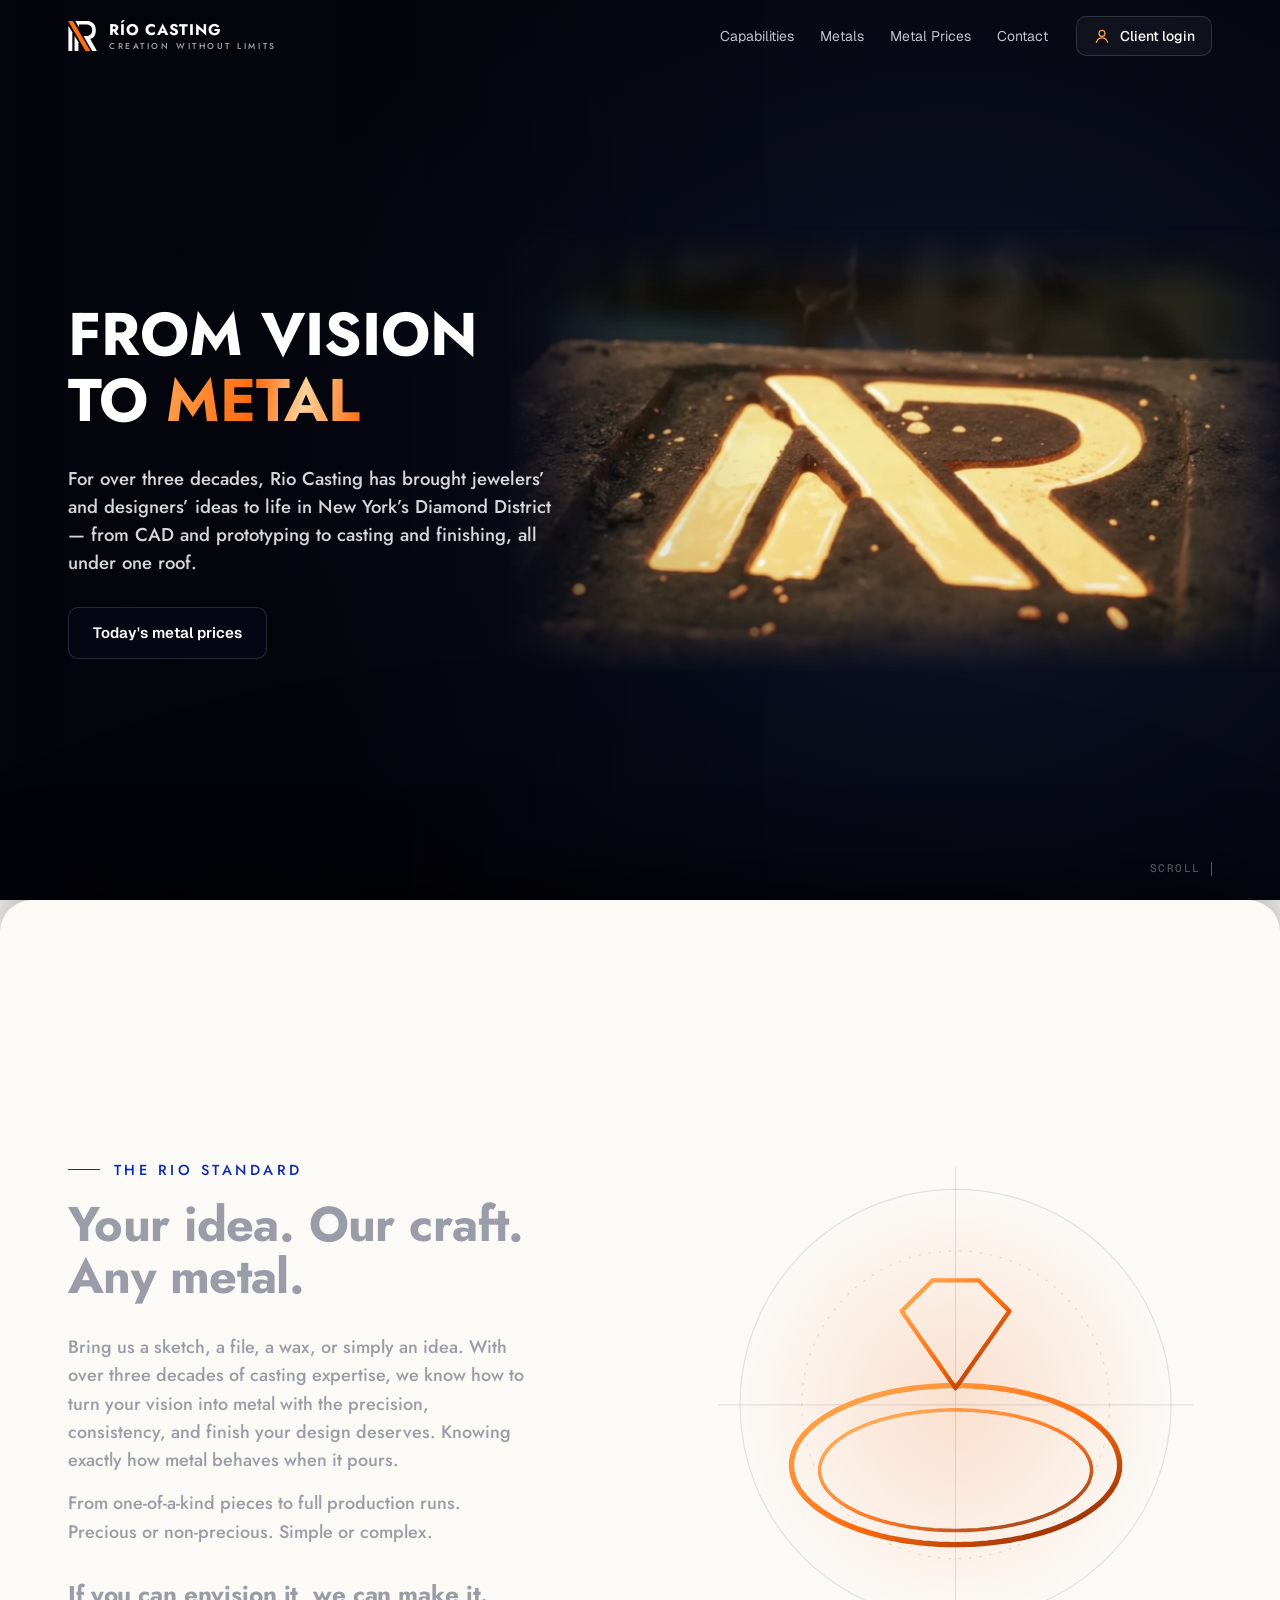
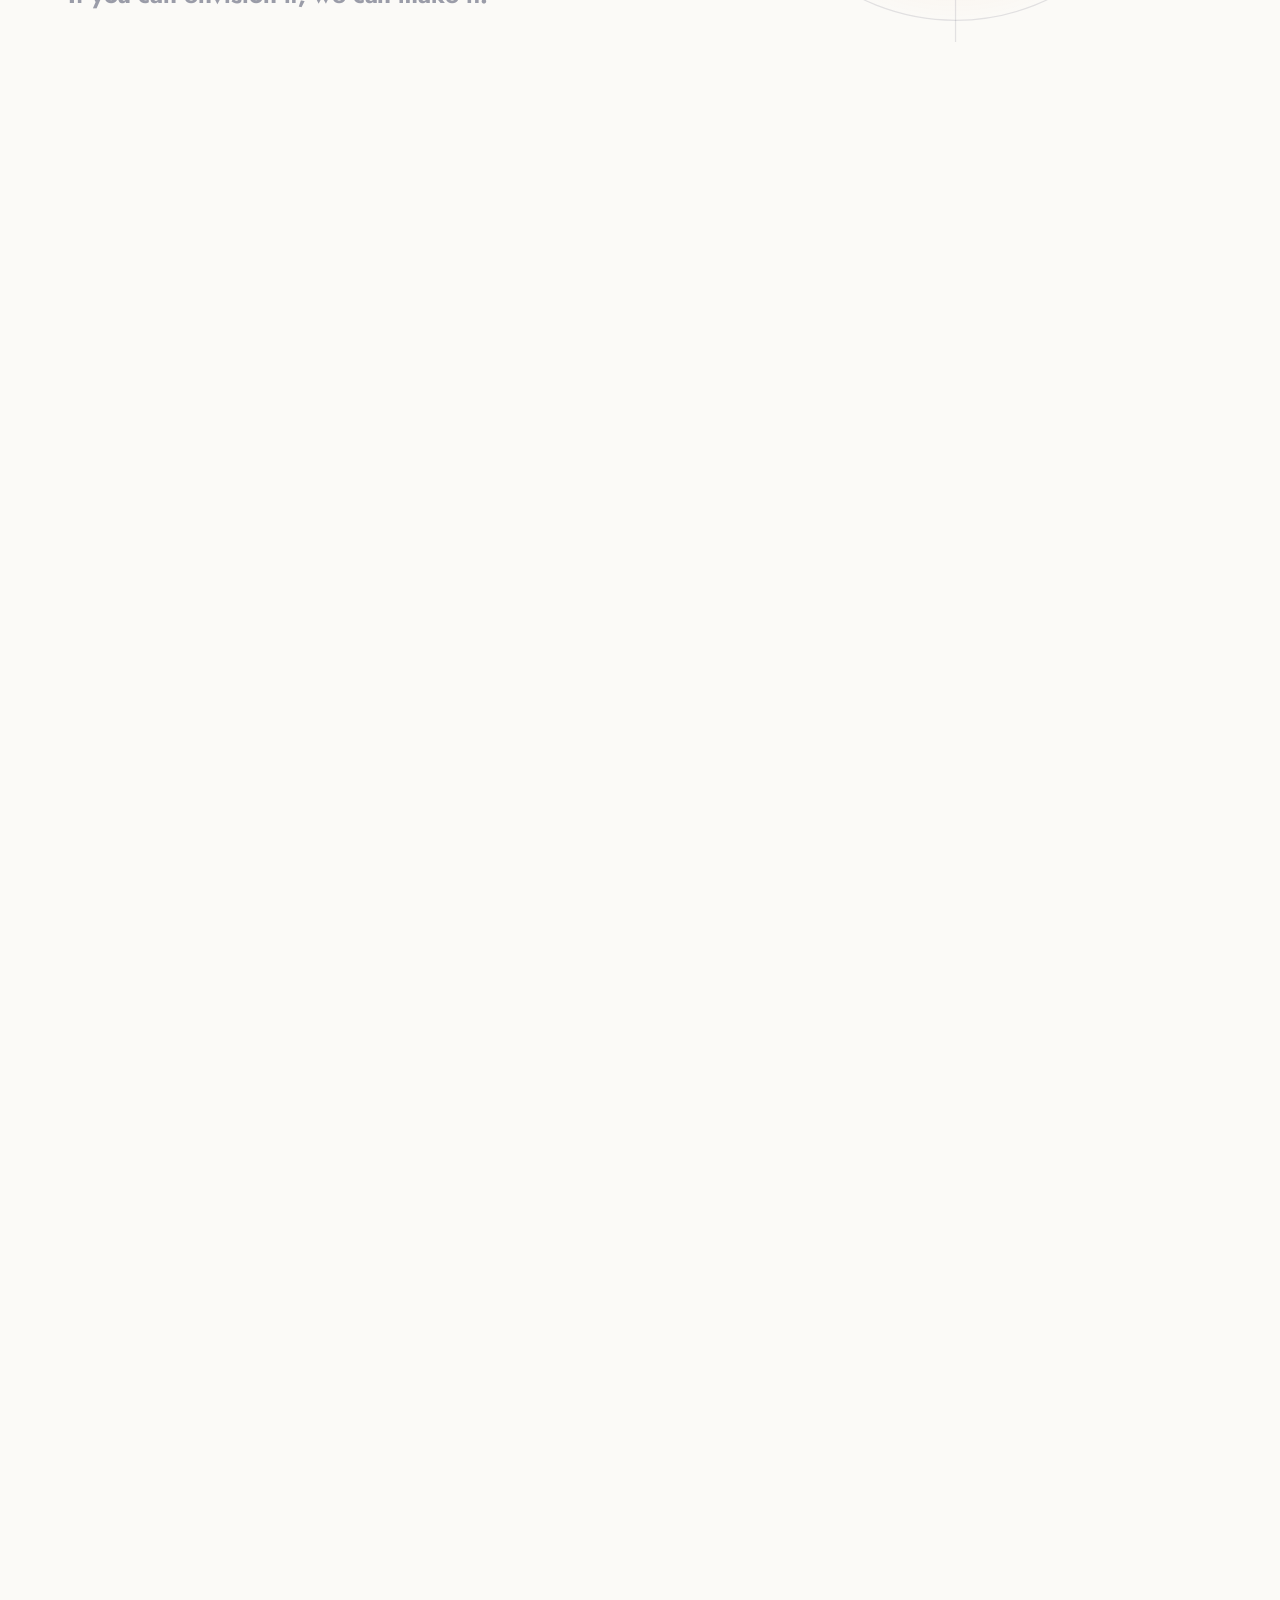
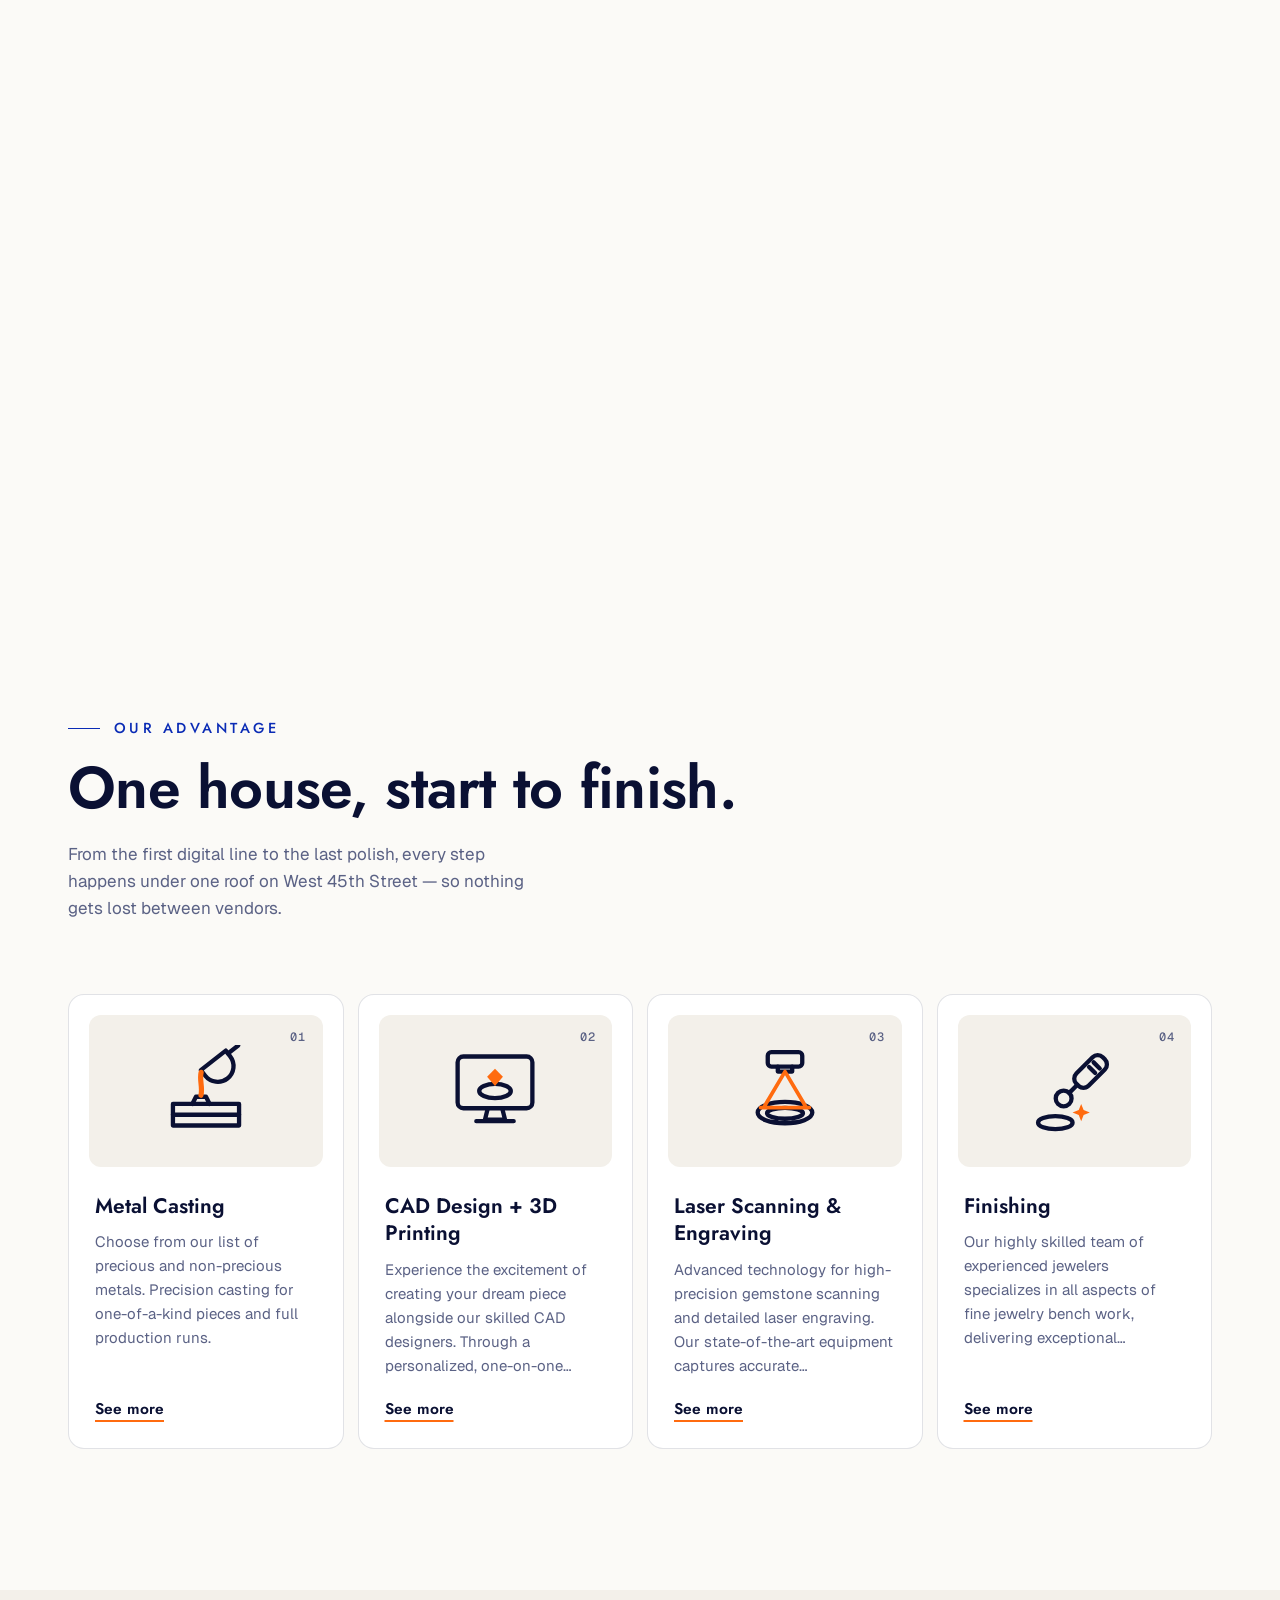
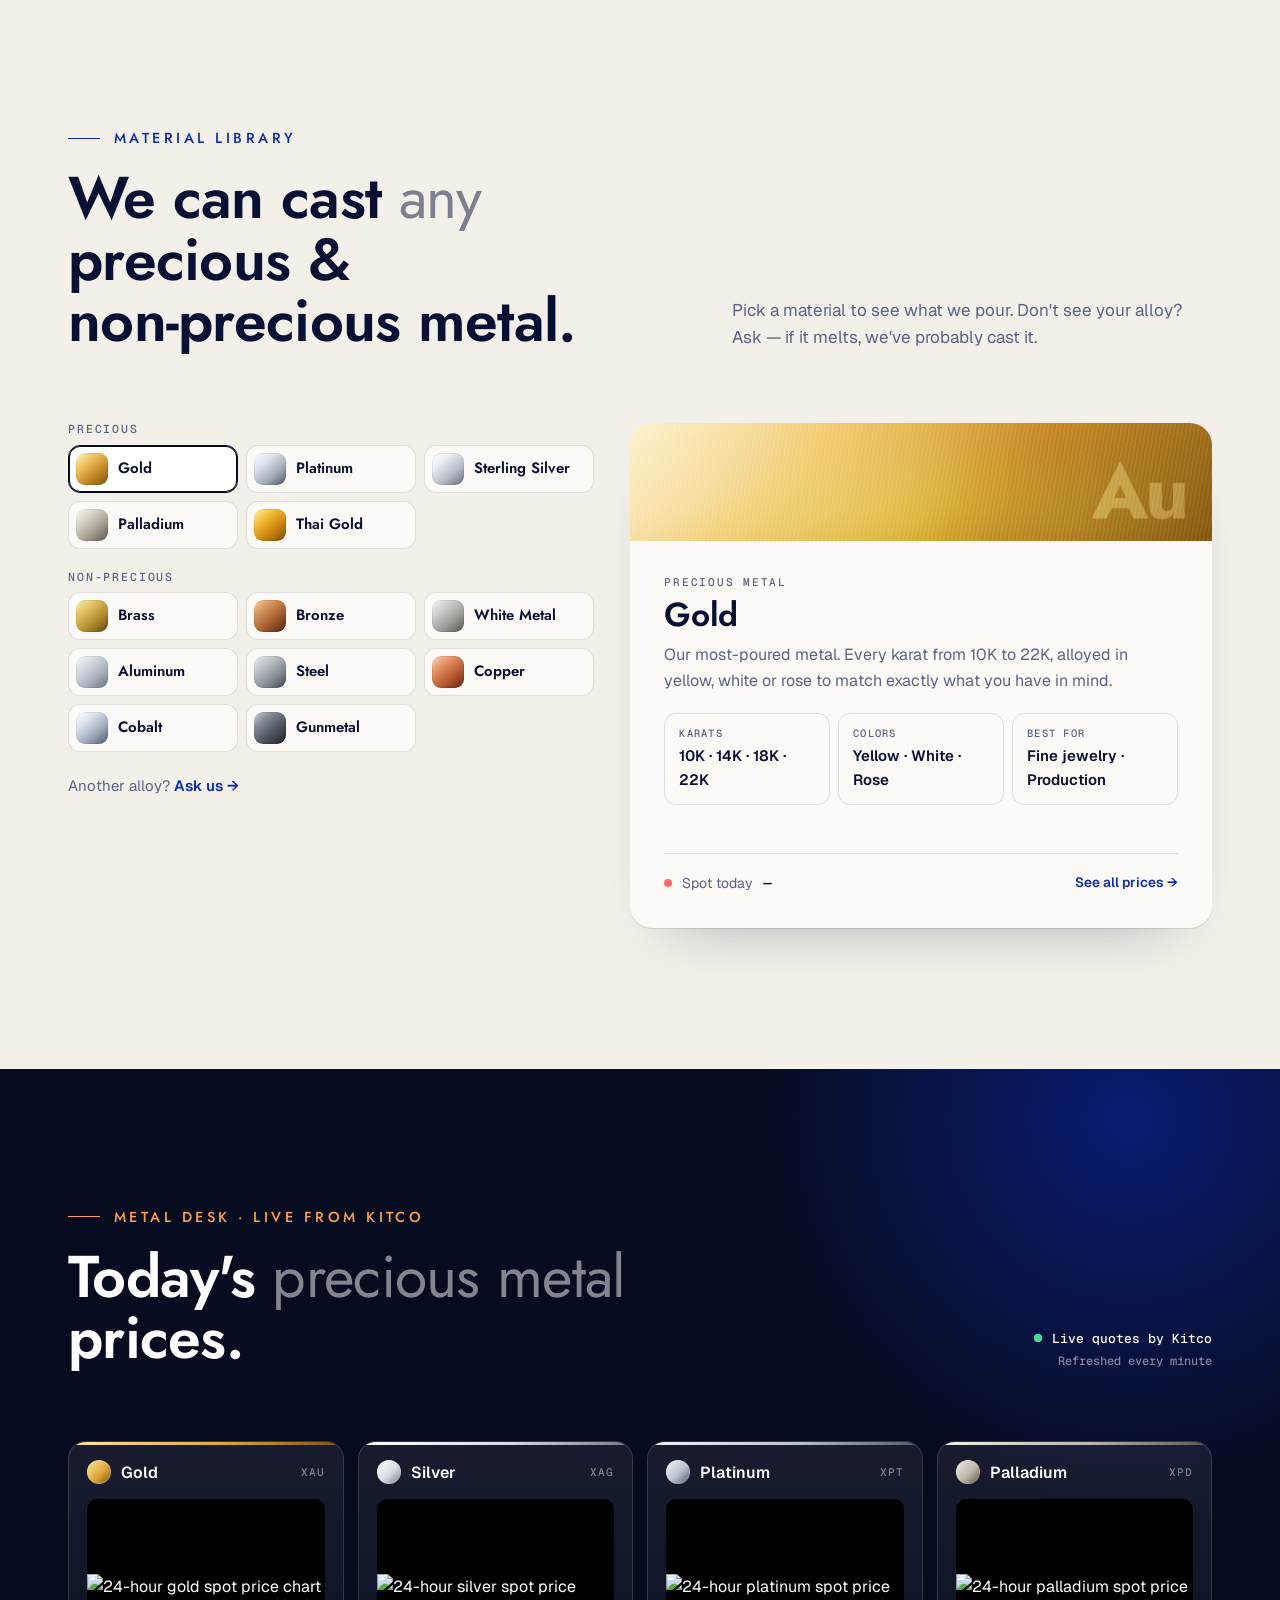
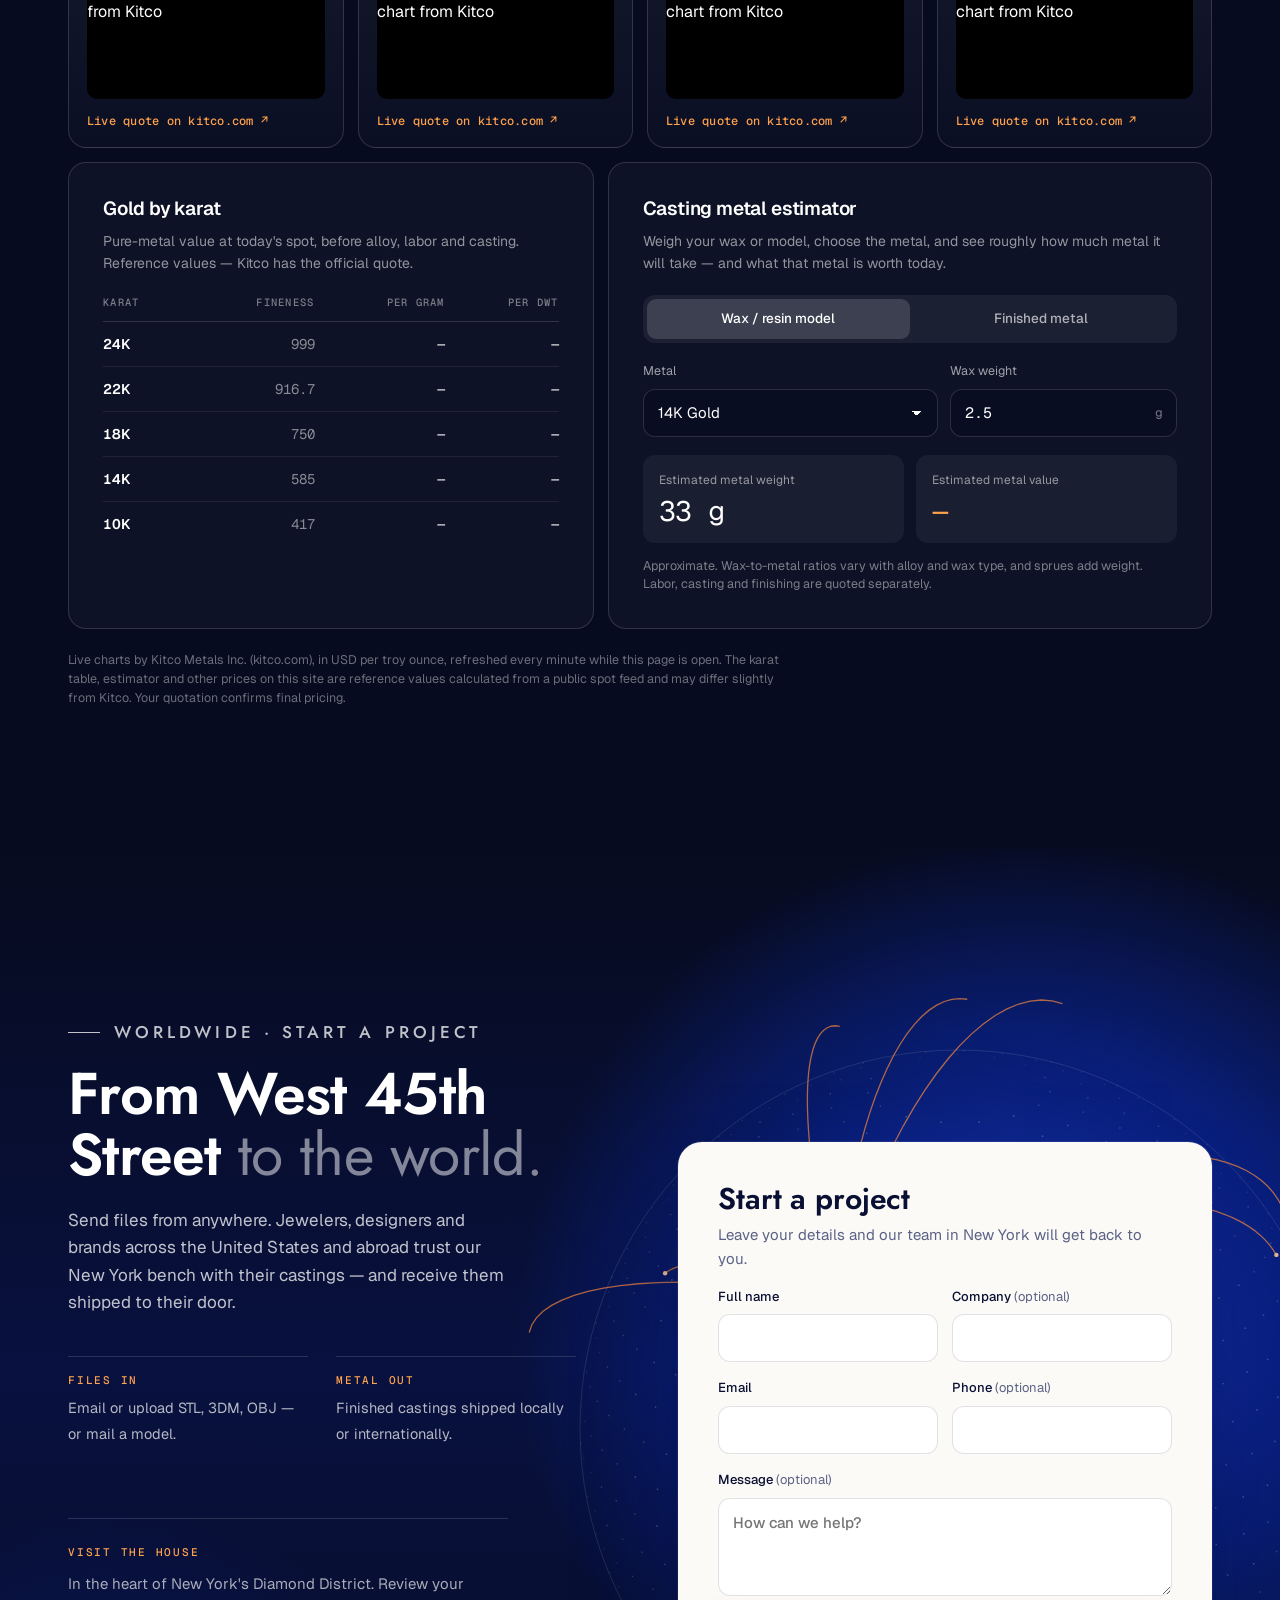
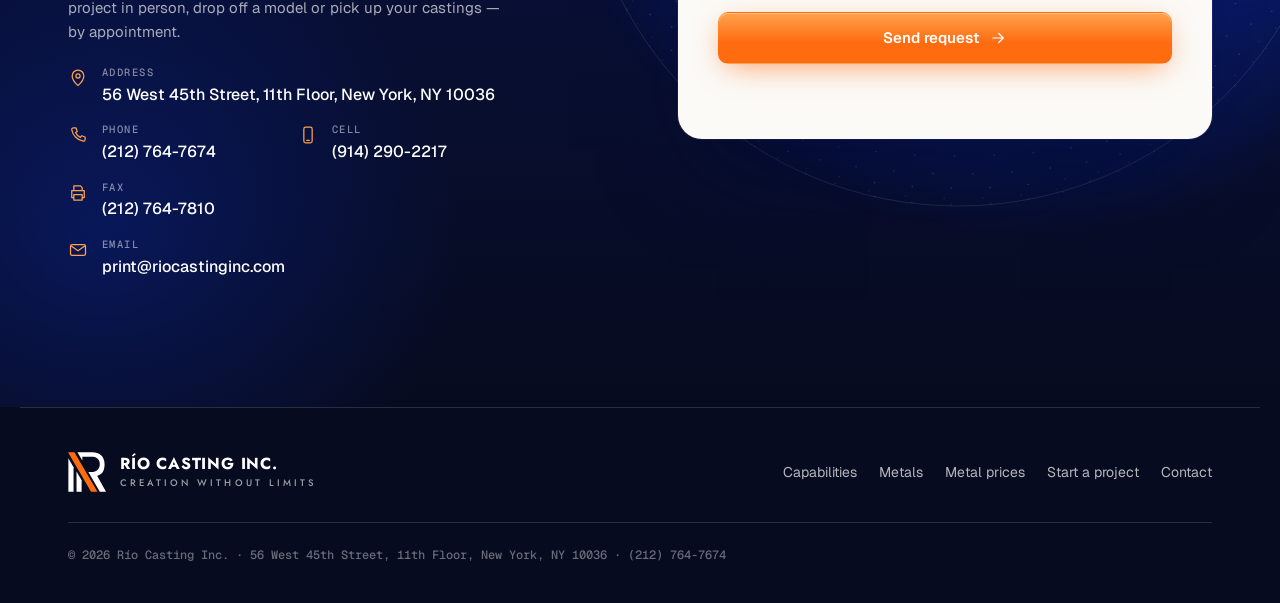
==== commit e5f0ecbf: "Hero: final casting film (empty mould to filled R), soft fade before each restart Co-Authored-By: Cl" ====
--- a/index.html
+++ b/index.html
@@ -10,8 +10,8 @@
 <link rel="preconnect" href="https://fonts.googleapis.com" />
 <link rel="preconnect" href="https://fonts.gstatic.com" crossorigin />
 <link href="https://fonts.googleapis.com/css2?family=Jost:wght@400..700&family=Geist:wght@400..600&family=Geist+Mono:wght@400;500&display=swap" rel="stylesheet" />
-<link rel="preload" as="image" href="assets/video/hero-poster.jpg?v=3" />
-<link rel="stylesheet" href="styles.css?v=68" />
+<link rel="preload" as="image" href="assets/video/hero-poster.jpg?v=4" />
+<link rel="stylesheet" href="styles.css?v=69" />
 <script>document.documentElement.classList.add("js")</script>
 </head>
 <body>
@@ -68,8 +68,8 @@
 <section class="hero" id="top">
   <div class="hero__stage" aria-hidden="true">
     <div class="hero__video">
-      <video id="heroVideo" muted playsinline preload="auto" poster="assets/video/hero-poster.jpg?v=3"
-        data-src-lg="assets/video/hero-1600.mp4?v=3" data-src-sm="assets/video/hero-960.mp4?v=3"></video>
+      <video id="heroVideo" muted playsinline preload="auto" poster="assets/video/hero-poster.jpg?v=4"
+        data-src-lg="assets/video/hero-1600.mp4?v=4" data-src-sm="assets/video/hero-960.mp4?v=4"></video>
     </div>
   </div>
   <div class="wrap hero__in">
@@ -347,6 +347,6 @@
 </footer>
 
 <script src="config.js?v=67" defer></script>
-<script src="main.js?v=67" defer></script>
+<script src="main.js?v=69" defer></script>
 </body>
 </html>
--- a/styles.css
+++ b/styles.css
@@ -114,8 +114,8 @@
   --fw:min(120svh,(100vw - var(--tr) - 40px) * 1.41 * var(--zoom));--cx:calc((var(--tr) + 100vw) / 2)}
 .hero__video.is-on{opacity:1}
 .hero__video video{position:absolute;top:50%;left:calc(var(--cx) - var(--fw) * .518);width:var(--fw);height:calc(var(--fw) * .5625);transform:translateY(-50%);object-fit:cover;display:block;
-  -webkit-mask-image:linear-gradient(90deg,transparent 0%,#000 24%,#000 80%,transparent 100%),linear-gradient(180deg,transparent 0%,#000 22%,#000 78%,transparent 100%);
-  -webkit-mask-composite:source-in;mask-image:linear-gradient(90deg,transparent 0%,#000 24%,#000 80%,transparent 100%),linear-gradient(180deg,transparent 0%,#000 22%,#000 78%,transparent 100%);mask-composite:intersect}
+  -webkit-mask-image:linear-gradient(90deg,transparent 0%,#000 17%,#000 86%,transparent 100%),linear-gradient(180deg,transparent 0%,#000 16%,#000 86%,transparent 100%);
+  -webkit-mask-composite:source-in;mask-image:linear-gradient(90deg,transparent 0%,#000 17%,#000 86%,transparent 100%),linear-gradient(180deg,transparent 0%,#000 16%,#000 86%,transparent 100%);mask-composite:intersect}
 .hero__in{position:relative;z-index:1;padding-top:clamp(88px,12svh,120px);padding-bottom:clamp(28px,5svh,80px);will-change:transform,opacity}
 .hero__title{font-family:var(--display);font-size:clamp(36px,min(4.7vw,9.4svh),78px);line-height:1.04;letter-spacing:0;font-weight:700;text-transform:uppercase;max-width:14ch}
 .hero__title .line{display:block;overflow:hidden;padding-bottom:.06em}
